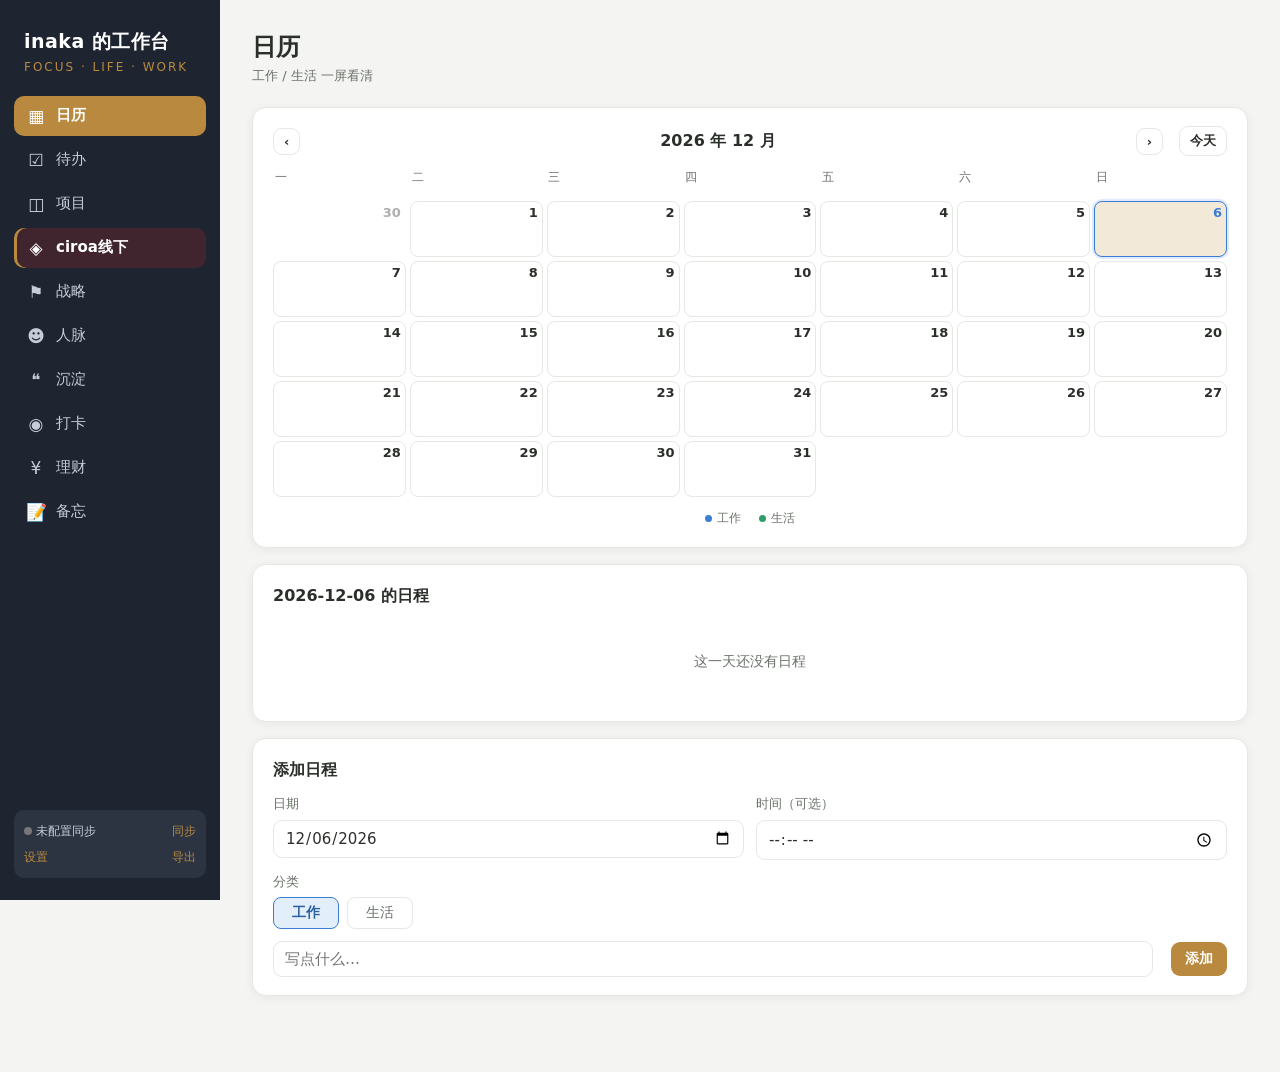
==== index.html @ 37449942 "feat(team): 按需求调整团队版板块与命名 团队版（team.html）专属调整，个人版(index.html)不受影响： - ciroa线下 模块在团队版改名为「客户管理」（内部架构/数据不" ====
<!DOCTYPE html>
<html lang="zh-CN">
<head>
  <meta charset="UTF-8" />
  <meta name="viewport" content="width=device-width, initial-scale=1, viewport-fit=cover" />
  <meta name="theme-color" content="#15604a" />
  <title>inaka 的工作台</title>
  <link rel="manifest" href="manifest.webmanifest" />
  <link rel="apple-touch-icon" href="assets/icons/icon-512.png" />
  <link rel="stylesheet" href="assets/css/style.css?v=28" />
</head>
<body>
  <div class="app">
    <aside class="sidebar">
      <div class="brand">
        <div class="logo">inaka 的工作台</div>
        <div class="sub">FOCUS · LIFE · WORK</div>
      </div>
      <nav class="nav" id="nav"></nav>
      <div class="sync-box" id="syncBox">
        <div class="row">
          <span><span class="dot" id="syncDot"></span> <span id="syncText">未同步</span></span>
          <button id="syncBtn">同步</button>
        </div>
        <div class="row" style="margin-top:8px">
          <button id="settingsBtn">设置</button>
          <button id="exportBtn" class="m-hide">导出</button>
        </div>
      </div>
    </aside>

    <main class="main">
      <div id="pageHost"></div>
    </main>
  </div>

  <!-- 设置弹窗 -->
  <div class="modal-mask" id="settingsModal">
    <div class="modal">
      <h2>数据管理</h2>

      <div class="field">
        <label>导出备份（换设备/留档）</label>
        <button class="btn" id="exportBtn2" style="width:100%">下载当前数据 JSON</button>
      </div>
      <div class="hint">
        ① 在本设备点「下载」→ ② 用微信文件传输助手或邮件发到另一台设备 → ③ 在另一台设备打开本链接 → 点设置 → 选文件 → 导入。<br />
        不依赖任何账号，最安全。
      </div>

      <div class="field" style="margin-top:14px">
        <label>导入备份</label>
        <input class="input" id="importInput" type="file" accept=".json,application/json" />
      </div>
      <div class="row-between" style="margin:6px 0 4px">
        <button class="btn ghost sm" id="importBtn">导入此文件</button>
        <button class="btn ghost sm danger" id="resetBtn">清空全部数据</button>
      </div>

      <h2 style="margin-top:22px;font-size:15px">云同步（浏览器直连 · 数据 AES 加密）</h2>
      <div class="field">
        <label>同步后端</label>
        <select class="input" id="syncBackendSelect">
          <option value="jsonbin">jsonbin.io（海外，免费 100KB/条）</option>
          <option value="gitee">Gitee 私有仓库（国内，免费 100MB/文件）</option>
        </select>
      </div>

      <!-- jsonbin 配置 -->
      <div id="jsonbinSection">
        <div class="field">
          <label>jsonbin API Key（X-Master-Key）</label>
          <input class="input" id="jsonKeyInput" type="password" placeholder="jsonbin.io → Dashboard → API Keys → Secret Key" autocomplete="off" />
        </div>
        <div class="field">
          <label>存档 ID（自动，无需填写）</label>
          <div class="sync-info" id="jsonBinDisplay">尚未连接</div>
          <div class="hint" style="margin-top:4px">
            只要两端填<b>相同的 API Key + 相同的口令</b>，就会自动连到<b>同一个存档</b>（同一个 ID）。
            两端都同步后，这里的 ID 应当完全一致——<b>若不一致，说明没连到同一存档</b>，点「重新连接存档」再同步即可。
          </div>
          <button class="btn ghost sm" id="relinkBtn" style="margin-top:6px">重新连接存档</button>
        </div>
        <div class="hint">
          1. 打开 <b>jsonbin.io</b> 免费注册登录，进入 <b>Dashboard → API Keys</b> 复制 <b>Secret Key（X-Master-Key）</b> 填上方「API Key」栏<br />
          2. 电脑、手机在「API Key」填<b>同一个</b> Key，「同步口令」也填<b>同一个</b><br />
          3. 点「保存设置」后，任意一端先点「同步」——代码会自动建好共享存档，另一端同步时自动找到它。
        </div>
      </div>

      <!-- Gitee 配置 -->
      <div id="giteeSection" style="display:none">
        <div class="field">
          <label>Gitee 私人令牌（Personal Access Token）</label>
          <input class="input" id="giteeTokenInput" type="password" placeholder="gitee.com → 设置 → 私人令牌 → 生成新令牌（勾选 projects）" autocomplete="off" />
        </div>
        <div class="field">
          <label>仓库名（格式：用户名/仓库名，或只填仓库名）</label>
          <input class="input" id="giteeRepoInput" type="text" placeholder="例如：inaka/inaka-workbench，或只填 inaka-workbench" autocomplete="off" />
        </div>
        <div class="field">
          <label>云端文件</label>
          <div class="sync-info" id="giteeFileDisplay">inaka-state.json</div>
        </div>
        <div class="hint">
          1. 打开 <b>gitee.com</b> 注册登录，新建一个<b>私有仓库</b>（如 inaka-workbench）<br />
          2. 进入 <b>设置 → 私人令牌</b>，生成 token 并勾选 <b>projects</b> 权限，复制填入上方<br />
          3. 「仓库名」可填完整路径 <b>用户名/仓库名</b>，也可只填仓库名，系统会用令牌自动补全用户名；电脑、手机填<b>同一个</b>，「同步口令」也填<b>同一个</b><br />
          4. 数据 AES 加密后存入仓库，Gitee 只能看到密文；之后改动会自动双向同步。
        </div>
      </div>

      <div class="field">
        <label>同步口令（两端填一样的，用于 AES 加密数据）</label>
        <input class="input" id="syncPassInput" type="password" placeholder="自定义，如 inaka2026" autocomplete="off" />
      </div>

      <div class="row-between" style="margin:6px 0 4px">
        <button class="btn ghost sm" id="syncTestBtn">测试连接</button>
        <span class="sync-test-result" id="syncTestResult"></span>
      </div>

      <div class="actions">
        <button class="btn ghost" id="settingsCancel">关闭</button>
        <button class="btn" id="settingsSave">保存设置</button>
      </div>
    </div>
  </div>

  <div class="toast" id="toast"></div>

  <script src="assets/js/pako.min.js?v=9"></script>
  <script src="assets/js/store.js?v=11"></script>
  <script src="assets/js/gitee-sync.js?v=11"></script>
  <script src="assets/js/regions.js?v=9"></script>
  <script src="assets/js/ciroa-customers.js?v=9"></script>
  <script src="assets/js/china-map.js?v=3"></script>
  <script src="assets/js/app.js?v=34"></script>
</body>
</html>
---- assets/css/style.css ----
/* =====================================================================
 * inaka 的工作台 — 样式
 * ===================================================================== */
:root {
  --bg: #f4f5f3;
  --panel: #ffffff;
  --ink: #2b2f2a;
  --ink-soft: #6b726a;
  --line: #e6e8e3;
  --sidebar: #1f2530;
  --sidebar-soft: #2c3442;
  --sidebar-ink: #c7cdd8;
  --accent: #b8893f;       /* 琥珀金 */
  --accent-soft: #f3e9d8;
  --red: #d2453b;          /* 涨/支出红 */
  --green: #2e9e6b;        /* 跌/收入绿 */
  --blue: #3b7dd2;
  --radius: 14px;
  --shadow: 0 2px 10px rgba(20, 30, 25, .06);
}

* { box-sizing: border-box; margin: 0; padding: 0; }
html, body { height: 100%; }
body {
  font-family: -apple-system, "PingFang SC", "Microsoft YaHei", "Segoe UI", system-ui, sans-serif;
  background: var(--bg);
  color: var(--ink);
  font-size: 15px;
  line-height: 1.6;
  -webkit-font-smoothing: antialiased;
}
button, input, textarea, select { font-family: inherit; font-size: inherit; color: inherit; }
button { cursor: pointer; border: none; background: none; }
a { color: var(--blue); text-decoration: none; }

/* ---------- 布局 ---------- */
.app { display: flex; min-height: 100vh; }

.sidebar {
  width: 220px; flex-shrink: 0;
  background: var(--sidebar);
  color: var(--sidebar-ink);
  display: flex; flex-direction: column;
  position: sticky; top: 0; height: 100vh;
  padding: 22px 14px;
}
.brand { padding: 4px 10px 18px; }
.brand .logo { font-size: 19px; font-weight: 700; color: #fff; letter-spacing: .5px; }
.brand .sub { font-size: 12px; color: var(--accent); margin-top: 2px; letter-spacing: 2px; }

.nav { display: flex; flex-direction: column; gap: 4px; flex: 1; }
.nav-item {
  display: flex; align-items: center; gap: 10px;
  padding: 10px 12px; border-radius: 10px;
  color: var(--sidebar-ink); text-align: left; width: 100%;
  transition: background .15s, color .15s;
}
.nav-item:hover { background: var(--sidebar-soft); color: #fff; }
.nav-item.active { background: var(--accent); color: #fff; font-weight: 600; }
.nav-item .ico { font-size: 17px; width: 20px; text-align: center; }
.nav-item .label { flex: 1; }

.sidebar .sync-box {
  margin-top: 14px; padding: 12px 10px;
  background: var(--sidebar-soft); border-radius: 10px; font-size: 12px;
}
.sync-box .row { display: flex; justify-content: space-between; align-items: center; gap: 8px; }
.sync-box .dot { width: 8px; height: 8px; border-radius: 50%; background: #777; display: inline-block; }
.sync-box .dot.ok { background: var(--green); }
.sync-box .dot.err { background: var(--red); }
.sync-box button { color: var(--accent); font-size: 12px; }

.main { flex: 1; min-width: 0; padding: 28px 32px 60px; }
.page-head { display: flex; align-items: baseline; justify-content: space-between; margin-bottom: 20px; flex-wrap: wrap; gap: 10px; }
.page-head h1 { font-size: 24px; font-weight: 700; }
.page-head .desc { color: var(--ink-soft); font-size: 13px; }
.page { display: none; }
.page.active { display: block; animation: fade .2s ease; }
@keyframes fade { from { opacity: 0; transform: translateY(4px); } to { opacity: 1; transform: none; } }

/* ---------- 卡片 ---------- */
.card {
  background: var(--panel); border: 1px solid var(--line);
  border-radius: var(--radius); padding: 18px 20px; box-shadow: var(--shadow);
  margin-bottom: 16px;
}
.card h2 { font-size: 16px; margin-bottom: 12px; display: flex; align-items: center; gap: 8px; }
.card h3 { font-size: 14px; color: var(--ink-soft); margin: 14px 0 8px; }
.grid { display: grid; gap: 16px; }
.grid.cols-2 { grid-template-columns: 1fr 1fr; }
.grid.cols-3 { grid-template-columns: repeat(3, 1fr); }
@media (max-width: 1000px) { .grid.cols-3 { grid-template-columns: 1fr 1fr; } }
@media (max-width: 700px) { .grid.cols-2, .grid.cols-3 { grid-template-columns: 1fr; } }

/* ---------- 按钮 ---------- */
.btn {
  display: inline-flex; align-items: center; gap: 6px;
  background: var(--accent); color: #fff; padding: 8px 14px; border-radius: 9px;
  font-size: 14px; font-weight: 600; transition: filter .15s;
}
.btn:hover { filter: brightness(1.06); }
.btn.ghost { background: transparent; color: var(--ink); border: 1px solid var(--line); }
.btn.ghost.danger { color: #b8352b; border-color: #f0c9c5; }
.btn.ghost.danger:hover { background: #fbe3e1; }
.head-actions { display: flex; gap: 8px; align-items: center; }
.mini-del { position: absolute; top: 8px; right: 8px; font-size: 11px; line-height: 1; color: #b8352b; background: #fff; border: 1px solid #f0c9c5; border-radius: 8px; padding: 4px 9px; cursor: pointer; white-space: nowrap; }
.mini-del:hover { background: #fbe3e1; }
.btn.ghost:hover { background: var(--bg); }
.btn.sm { padding: 5px 10px; font-size: 13px; }
.btn.danger { background: var(--red); }

/* ---------- 表单 ---------- */
.field { display: flex; flex-direction: column; gap: 5px; margin-bottom: 12px; }
.field label { font-size: 13px; color: var(--ink-soft); }
.input, .textarea, .select, select.input {
  border: 1px solid var(--line); border-radius: 9px; padding: 8px 11px;
  background: #fff; width: 100%; outline: none; transition: border .15s;
  -webkit-appearance: none; appearance: none;
}
.input:focus, .textarea:focus, .select:focus, select.input:focus { border-color: var(--accent); }
select.input { background-image: url("data:image/svg+xml,%3Csvg xmlns='http://www.w3.org/2000/svg' width='12' height='12' viewBox='0 0 12 12'%3E%3Cpath fill='%236b726a' d='M6 8L1 3h10z'/%3E%3C/svg%3E"); background-repeat: no-repeat; background-position: right 10px center; padding-right: 28px; }
.textarea { resize: vertical; min-height: 70px; }

/* ---------- 列表项 ---------- */
.item {
  display: flex; align-items: flex-start; gap: 10px;
  padding: 11px 12px; border: 1px solid var(--line); border-radius: 10px;
  margin-bottom: 8px; background: #fff;
}
.item .body { flex: 1; min-width: 0; }
.item .title { font-weight: 500; }
.item.done .title { text-decoration: line-through; color: var(--ink-soft); }
.item .meta { font-size: 12px; color: var(--ink-soft); margin-top: 3px; display: flex; gap: 8px; flex-wrap: wrap; }
.check { width: 20px; height: 20px; border-radius: 6px; border: 2px solid var(--line); flex-shrink: 0; display: flex; align-items: center; justify-content: center; margin-top: 1px; transition: .15s; }
.check.on { background: var(--accent); border-color: var(--accent); color: #fff; }
.tag { display: inline-block; padding: 1px 8px; border-radius: 20px; font-size: 11px; background: var(--accent-soft); color: #8a6420; }
.tag.blue { background: #e3eefb; color: #2b5fa0; }
.tag.green { background: #e1f3ea; color: #1f7a52; }
.tag.gray { background: #eef0ec; color: #5d6359; }
/* 待办类型/属性标签配色 */
.tag.yellow { background: #fcf3d6; color: #976a00; }
.tag.red { background: #fbe3e1; color: #b8352b; }
.tag.purple { background: #efe6fb; color: #6b3fa0; }
.tag.teal { background: #d8f1ee; color: #1f8a7a; }
.x { color: var(--ink-soft); padding: 2px 6px; border-radius: 6px; font-size: 14px; }
.x:hover { background: #fbe9e7; color: var(--red); }
.x.edit { color: var(--ink-soft); }
.x.edit:hover { background: #eaf1fb; color: var(--accent); }
.habit-mgr-item .x.edit { margin-left: 0; }

/* ---------- 日历 ---------- */
.cal-head { display: flex; align-items: center; gap: 8px; margin-bottom: 12px; }
.cal-title { flex: 1; font-size: 16px; font-weight: 700; text-align: center; }
.cal-grid { display: grid; grid-template-columns: repeat(7, 1fr); gap: 6px; }
.cal-dow { text-align: center; font-size: 12px; color: var(--ink-soft); padding-bottom: 4px; }
.cal-cell {
  min-height: 92px; border: 1px solid var(--line); border-radius: 10px;
  background: #fff; display: flex; flex-direction: column; align-items: stretch;
  gap: 4px; padding: 4px 5px; cursor: pointer; transition: background .15s, border-color .15s;
  overflow: hidden;
}
.cal-cell:hover { border-color: var(--accent); }
.cal-cell.blank { border: none; background: none; cursor: default; min-height: 0; padding: 0; }
.cal-cell.out { opacity: .38; }
.cal-cell.today { border-color: var(--accent); }
.cal-cell.today .cal-num { color: var(--accent); font-weight: 700; }
.cal-cell.sel { background: var(--accent-soft); border-color: var(--accent); }
.cal-num-row { display: flex; justify-content: flex-end; }
.cal-num { font-size: 13px; line-height: 1; }
.cal-evts { display: flex; flex-direction: column; gap: 2px; min-height: 0; }
.cal-evt {
  display: flex; align-items: center; gap: 4px;
  font-size: 12px; line-height: 1.35; color: var(--ink);
  overflow: hidden; min-width: 0;
}
.cal-evt-text {
  flex: 1; min-width: 0;
  overflow: hidden; text-overflow: ellipsis; white-space: nowrap;
}
.cal-more { font-size: 11px; color: var(--ink-soft); line-height: 1.3; padding-left: 10px; }
.cal-dots { display: flex; gap: 3px; min-height: 6px; }
.cal-dot { width: 6px; height: 6px; border-radius: 50%; display: inline-block; flex-shrink: 0; }
.cal-dot.work { background: var(--blue); }
.cal-dot.life { background: var(--green); }
.cal-legend {
  display: flex; gap: 18px; justify-content: center;
  margin-top: 12px; font-size: 12px; color: var(--ink-soft);
}
.cal-legend span { display: flex; align-items: center; gap: 5px; }
.cal-form { display: grid; grid-template-columns: 1fr 1fr; gap: 0 12px; }
.cal-form .field.cal-cat, .cal-form .row-between { grid-column: 1 / -1; }
.cal-seg { display: flex; gap: 8px; }
.cal-seg .seg {
  padding: 6px 18px; border-radius: 8px; border: 1px solid var(--line);
  font-size: 14px; color: var(--ink-soft); background: #fff;
}
.cal-seg .seg.work.on { background: #e3eefb; border-color: var(--blue); color: #2b5fa0; font-weight: 600; }
.cal-seg .seg.life.on { background: #e1f3ea; border-color: var(--green); color: #1f7a52; font-weight: 600; }
.cal-time { font-size: 12px; color: var(--ink-soft); font-variant-numeric: tabular-nums; min-width: 40px; padding-top: 2px; }
.input.cal-t { width: 94px; flex-shrink: 0; padding: 5px 8px; font-size: 13px; }
.item.editing { align-items: center; }

@media (max-width: 760px) {
  .cal-grid { gap: 4px; }
  .cal-cell { min-height: 46px; border-radius: 8px; }
  .cal-num { font-size: 13px; }
  .cal-form { grid-template-columns: 1fr; }
  .cal-seg .seg { flex: 1; padding: 7px 0; text-align: center; }
}

/* ---------- 统计条 ---------- */
.stat-row { display: flex; gap: 14px; flex-wrap: wrap; }
.stat { flex: 1; min-width: 120px; background: var(--panel); border: 1px solid var(--line); border-radius: 12px; padding: 14px 16px; }
.stat .n { font-size: 26px; font-weight: 700; }
.stat .l { font-size: 12px; color: var(--ink-soft); margin-top: 2px; }

/* ---------- 理财配色 ---------- */
.money.in { color: var(--green); }
.money.out { color: var(--red); }

/* ---------- 待办双栏（按归属区分万澜/天意） ---------- */
.todo-board { display: grid; grid-template-columns: 1fr 1fr; gap: 20px; align-items: start; }
@media (max-width: 900px) { .todo-board { grid-template-columns: 1fr; gap: 14px; } }
.todo-col {
  background: var(--panel); border: 1px solid var(--line);
  border-radius: var(--radius); padding: 16px 18px; box-shadow: var(--shadow);
}
.col-head { display: flex; align-items: center; gap: 8px; font-weight: 700; margin-bottom: 12px; font-size: 16px; }
.col-head .count { font-size: 12px; color: var(--ink-soft); font-weight: 400; background: var(--bg); padding: 1px 7px; border-radius: 20px; }
.col-dot { width: 10px; height: 10px; border-radius: 50%; display: inline-block; }
.col-dot.blue { background: var(--blue); }
.col-dot.amber { background: var(--accent); }
.col-dot.green { background: var(--green); }
.col-dot.gray { background: #9aa0a6; }
.todo-item { border-left: 4px solid transparent; }
.todo-item.wanlan { border-left-color: var(--blue); }
.todo-item.tianyi { border-left-color: var(--accent); }

/* 待办工具栏：搜索 + 维度筛选 */
.todo-toolbar { display: flex; flex-direction: column; gap: 10px; margin-bottom: 12px; }
.todo-search { width: 100%; }
.todo-filters { display: flex; flex-wrap: wrap; gap: 8px; align-items: flex-start; }
.todo-dim { position: relative; }
.todo-opts {
  position: absolute; top: calc(100% + 6px); left: 0; z-index: 10;
  background: var(--panel); border: 1px solid var(--line); border-radius: 10px;
  box-shadow: 0 6px 18px rgba(0,0,0,.12); padding: 8px; min-width: 120px;
  display: flex; flex-wrap: wrap; gap: 6px; max-width: 260px;
}
.todo-opt {
  font-size: 12px; padding: 4px 9px; border-radius: 20px;
  border: 1px solid var(--line); color: var(--ink); cursor: pointer; white-space: nowrap;
  background: var(--bg);
}
.todo-opt:hover { border-color: var(--accent); color: var(--accent); }
.todo-opt.active { background: var(--accent); border-color: var(--accent); color: #fff; }
.todo-opt-empty { font-size: 12px; color: var(--ink-soft); padding: 2px 4px; }

/* 待办右侧操作区 */
.todo-actions { display: flex; align-items: center; gap: 8px; margin-left: 10px; flex-shrink: 0; }
.todo-created { font-size: 12px; color: var(--ink-soft); white-space: nowrap; }
.todo-actions .btn.sm { padding: 3px 9px; font-size: 12px; }
.todo-actions .x.edit { color: var(--blue); }
.todo-actions .x.edit:hover { background: #e3f2fd; color: #1565c0; }

/* 已完成折叠栏 */
.todo-done-bar {
  display: flex; align-items: center; justify-content: space-between;
  padding: 10px 12px; margin-top: 12px;
  background: var(--bg); border: 1px dashed var(--line); border-radius: var(--radius);
  color: var(--ink-soft); font-size: 13px; cursor: pointer; user-select: none;
}
.todo-done-bar:hover { background: #f5f5f5; border-color: var(--ink-tertiary); }
.todo-done-label { font-weight: 600; }
.todo-done-arrow { font-size: 11px; }
.todo-done-list { margin-top: 8px; }
.todo-done-list .todo-item { opacity: .85; }

/* 待办详情弹窗 */
.todo-detail { width: 600px; }
.todo-detail-body { grid-template-columns: 1fr 1fr; }
.todo-detail-body .detail-section .meta { margin-top: 4px; }
.todo-item { cursor: pointer; }
.todo-item .check, .todo-item .x, .todo-item .todo-actions { cursor: default; }
@media (max-width: 760px) {
  .todo-detail { width: 100%; max-width: 94vw; }
  .todo-detail-body { grid-template-columns: 1fr; }
}

/* ---------- 打卡热力图 ---------- */
/* 打卡：今日快捷 + 日历 + 汇总 */
.habit-today { background: linear-gradient(135deg, #f3f7ff, #eefaf1); }
.today-head { display: flex; align-items: baseline; gap: 10px; margin-bottom: 12px; flex-wrap: wrap; }
.today-date { font-size: 22px; font-weight: 700; }
.today-dow { font-size: 15px; color: var(--ink-soft); }
.today-sub { margin-left: auto; font-size: 13px; color: var(--ink-soft); }
.quick-chips { display: grid; grid-template-columns: repeat(auto-fill, minmax(140px, 1fr)); gap: 10px; }
.qchip { display: flex; align-items: center; gap: 8px; padding: 12px 14px; border: 1px solid var(--line); border-radius: 12px; background: var(--panel); cursor: pointer; font-size: 14px; font-weight: 500; transition: .15s; }
.qchip:hover { border-color: var(--blue); }
.qchip .qcheck { width: 20px; height: 20px; border-radius: 50%; border: 2px solid var(--line); display: inline-flex; align-items: center; justify-content: center; font-size: 12px; color: #fff; flex-shrink: 0; }
.qchip.on { background: var(--accent); color: #fff; border-color: var(--accent); }
.qchip.on .qcheck { background: #fff; color: var(--accent); border-color: #fff; }
.cal-head { display: flex; align-items: center; justify-content: center; gap: 16px; margin-bottom: 12px; }
.cal-title { font-size: 16px; font-weight: 600; min-width: 120px; text-align: center; }
.cal-dow { display: grid; grid-template-columns: repeat(7, 1fr); gap: 4px; margin-bottom: 6px; }
.cal-dow-c { text-align: center; font-size: 12px; color: var(--ink-soft); }
.cal-grid { display: grid; grid-template-columns: repeat(7, 1fr); gap: 4px; }
.cal-cell { min-height: 56px; border: 1px solid var(--line); border-radius: 8px; padding: 4px; display: flex; flex-direction: column; gap: 3px; background: var(--panel); cursor: pointer; transition: .12s; }
.cal-cell:hover { border-color: var(--blue); }
.cal-cell.out { background: transparent; border-color: transparent; cursor: default; }
.cal-cell.today { border-color: var(--blue); box-shadow: 0 0 0 2px rgba(79,140,255,.18); }
.cal-num { font-size: 13px; font-weight: 600; }
.cal-cell.today .cal-num { color: var(--blue); }
.cal-dots { display: flex; flex-wrap: wrap; gap: 2px; }
.cal-dot { width: 7px; height: 7px; border-radius: 50%; }
.cal-more { font-size: 10px; color: var(--ink-soft); }
.habit-actions { display: flex; align-items: center; gap: 12px; flex-wrap: wrap; }
.habit-add { display: flex; gap: 8px; flex: 1; min-width: 220px; }
.habit-add .input { flex: 1; }
.habit-mgr-item { display: flex; align-items: center; gap: 10px; padding: 8px 0; border-bottom: 1px dashed var(--line); }
.habit-mgr-item:last-child { border-bottom: none; }
.hm-name { font-weight: 500; }
.habit-mgr-item .x { margin-left: auto; }
.day-list { display: flex; flex-direction: column; gap: 8px; }
.day-row { display: flex; align-items: center; gap: 12px; padding: 12px 14px; border: 1px solid var(--line); border-radius: 10px; cursor: pointer; }
.day-row:hover { border-color: var(--blue); }
.day-row.on { background: #eefaf1; border-color: var(--green, #34c759); }
.day-check { width: 22px; height: 22px; border-radius: 50%; border: 2px solid var(--line); display: inline-flex; align-items: center; justify-content: center; font-size: 13px; color: #fff; flex-shrink: 0; }
.day-row.on .day-check { background: var(--green, #34c759); border-color: var(--green, #34c759); }
.sum-nav { display: flex; align-items: center; gap: 6px; }
.sum-stat { font-size: 14px; margin-bottom: 8px; }
.sum-list { display: flex; flex-direction: column; gap: 10px; margin-bottom: 8px; }
.sum-item { display: flex; align-items: center; gap: 10px; }
.sum-name { width: 110px; font-size: 13px; flex-shrink: 0; }
.sum-bar { flex: 1; height: 10px; background: var(--bg); border-radius: 6px; overflow: hidden; }
.sum-bar span { display: block; height: 100%; border-radius: 6px; }
.sum-num { width: 48px; text-align: right; font-size: 13px; color: var(--ink-soft); flex-shrink: 0; }
.sum-days { display: flex; flex-direction: column; gap: 8px; }
.sum-day { display: flex; align-items: center; gap: 10px; flex-wrap: wrap; padding: 8px 10px; background: var(--bg); border-radius: 8px; }
.sum-day-d { font-size: 13px; font-weight: 600; min-width: 110px; }
.sum-day-tags { display: flex; gap: 6px; flex-wrap: wrap; }
.tag.sm { padding: 1px 7px; font-size: 11px; }

/* ---------- 设置弹窗 ---------- */
.modal-mask { position: fixed; inset: 0; background: rgba(20,25,30,.45); display: none; align-items: center; justify-content: center; z-index: 50; padding: 20px; }
.modal-mask.open { display: flex; }
.modal { background: #fff; border-radius: 16px; width: 100%; max-width: 460px; padding: 24px; max-height: 90vh; overflow: auto; }
.modal h2 { margin-bottom: 16px; }
.modal .hint { font-size: 12px; color: var(--ink-soft); background: var(--bg); padding: 10px 12px; border-radius: 9px; margin: 10px 0; line-height: 1.5; }
.modal .actions { display: flex; gap: 10px; justify-content: flex-end; margin-top: 8px; }
.sync-info { font-size: 12px; color: var(--ink-soft); background: var(--bg); border: 1px dashed var(--line); border-radius: 9px; padding: 8px 10px; word-break: break-all; }
.sync-info.ok { color: var(--green); border-color: var(--green); border-style: solid; }
.sync-test-result { font-size: 12.5px; line-height: 1.45; text-align: right; flex: 1; }
.sync-test-result.ok { color: var(--green); }
.sync-test-result.err { color: var(--red); }
.sync-test-result:not(.ok):not(.err) { color: var(--ink-soft); }

/* ---------- 顶栏（移动端） ---------- */
.topbar { display: none; }

/* ---------- 响应式 ---------- */
@media (max-width: 760px) {
  .app { flex-direction: column; }

  /* 手机端：待办事项紧凑卡片，最大化利用横向空间 */
  .todo-col { padding: 12px 12px; }
  .todo-toolbar { gap: 8px; margin-bottom: 10px; }
  .todo-filters { gap: 6px; }
  .todo-dim .btn.sm { padding: 3px 8px; font-size: 11px; }
  .todo-opts { max-width: calc(100vw - 48px); }
  .todo-opt { font-size: 11px; padding: 3px 8px; }

  .todo-item {
    display: grid;
    grid-template-columns: 26px 1fr auto;
    grid-template-areas:
      "check title actions"
      ".     meta  .";
    gap: 4px 8px;
    align-items: start;
    padding: 8px 10px;
  }
  .todo-item .check { grid-area: check; margin-top: 2px; }
  .todo-item .body { grid-area: title; min-width: 0; }
  .todo-item .title { font-size: 14px; line-height: 1.35; }
  .todo-item .meta {
    grid-area: meta;
    margin-top: 0;
    justify-content: space-between;
    align-items: center;
    gap: 6px;
    font-size: 11px;
  }
  .todo-item .meta .tag { font-size: 10px; padding: 1px 6px; }
  .todo-created { font-size: 11px; color: var(--ink-tertiary); }
  .todo-item .todo-actions {
    grid-area: actions;
    flex-direction: column;
    align-items: flex-end;
    gap: 2px;
    margin-left: 0;
  }
  .todo-item .todo-actions .btn.sm { padding: 2px 6px; font-size: 11px; }
  .todo-item .todo-actions .x { padding: 2px 5px; font-size: 13px; line-height: 1; }

  .sidebar {
    width: 100%; height: auto; position: static; flex-direction: row;
    align-items: center; padding: 10px 12px; gap: 8px; overflow-x: auto;
  }
  .brand { padding: 0 10px 0 4px; white-space: nowrap; }
  .nav { flex-direction: row; gap: 2px; overflow-x: auto; }
  .nav-item { flex-direction: column; gap: 2px; padding: 6px 10px; border-radius: 9px; min-width: 56px; }
  .nav-item .label { font-size: 11px; text-align: center; }
  /* 手机端：把同步/设置固定到屏幕底部，始终可见、易点 */
  .sync-box {
    display: flex !important;
    flex-direction: row;
    align-items: center;
    gap: 10px;
    position: fixed;
    left: 0; right: 0; bottom: 0;
    margin: 0;
    padding: 8px 12px calc(8px + env(safe-area-inset-bottom, 0px));
    border-radius: 0;
    z-index: 40;
    box-shadow: 0 -3px 12px rgba(0,0,0,.2);
  }
  .sync-box .row { margin: 0 !important; flex: 1 1 auto; }
  .sync-box .row:last-child { flex: 0 0 auto; }
  #exportBtn.m-hide { display: none; }
  .main { padding: 18px 14px 78px; }
  .page-head h1 { font-size: 20px; }
}

.empty { color: var(--ink-soft); text-align: center; padding: 30px 10px; font-size: 14px; }
.muted { color: var(--ink-soft); }
.row-between { display: flex; justify-content: space-between; align-items: center; gap: 10px; }
.toast {
  position: fixed; bottom: 24px; left: 50%; transform: translateX(-50%);
  background: #2b2f2a; color: #fff; padding: 10px 18px; border-radius: 10px;
  font-size: 14px; opacity: 0; pointer-events: none; transition: opacity .25s; z-index: 99;
}
.toast.show { opacity: 1; }

/* ===================== 人脉模块 ===================== */
.tag-group { display: flex; flex-wrap: wrap; gap: 8px; margin-top: 4px; }
.tag-group .tag { border: 1px solid var(--line); background: #fff; color: var(--ink-soft); }
.tag-group .tag.active { color: #fff; border-color: transparent; background: var(--accent); }
.tag.blue.active { background: #4a90e2; }
.tag.teal.active { background: #1abc9c; }
.tag.amber.active { background: #f5a623; }
.tag.purple.active { background: #9b59b6; }
.tag.gray.active { background: #8b95a5; }
.tag.sel { background: var(--ink); color: #fff; border-color: transparent; }

.view-tabs { display: flex; gap: 8px; margin: 16px 0 12px; }
.tab-btn { padding: 9px 20px; border-radius: 10px; border: 1px solid var(--line); background: var(--panel); color: var(--ink-soft); cursor: pointer; font-size: 14px; font-weight: 500; }
.tab-btn.active { background: var(--ink); color: #fff; border-color: var(--ink); }

.section-title { font-size: 15px; font-weight: 600; margin: 0 0 12px; color: var(--ink); }
.form-grid { display: grid; grid-template-columns: repeat(2, 1fr); gap: 12px; }
.form-grid .full { grid-column: 1 / -1; }
.overview { display: grid; grid-template-columns: repeat(2, 1fr); gap: 12px; }
.stat .num { font-size: 26px; font-weight: 600; color: var(--ink); }
.stat .label { font-size: 12px; color: var(--ink-soft); margin-top: 4px; }

.dist-grid { display: flex; flex-wrap: wrap; gap: 16px; margin-bottom: 16px; align-items: stretch; }
.dist-grid .card.primary { flex: 1 1 360px; min-width: 300px; border-color: var(--blue); background: #eef4fc; }
.dist-grid .stack { flex: 1 1 260px; min-width: 240px; display: flex; flex-direction: column; gap: 16px; }
.dist-grid .card h4 { font-size: 13px; font-weight: 600; margin: 0 0 10px; color: var(--ink); }
.dist-grid .hint-key { font-size: 11px; color: var(--ink-soft); margin: 0 0 10px; }
.pie-wrap { display: flex; gap: 16px; align-items: center; flex-wrap: wrap; }
.pie-legend { display: flex; flex-direction: column; gap: 6px; flex: 1; min-width: 120px; }
.pie-leg-row { display: flex; align-items: center; gap: 8px; font-size: 12px; }
.pie-leg-row .dot { width: 10px; height: 10px; border-radius: 2px; flex-shrink: 0; }
.pie-leg-row .lbl { flex: 1; color: var(--ink-soft); white-space: nowrap; overflow: hidden; text-overflow: ellipsis; }
.pie-leg-row .val { font-weight: 500; color: var(--ink); }

.filter-bar { display: flex; align-items: center; gap: 14px; flex-wrap: wrap; }
.filter-bar input.search { flex: 1; min-width: 220px; }
.filter-bar .tag-group { margin: 0; }

.recent-list { display: flex; flex-direction: column; gap: 8px; }
.recent-item { display: grid; grid-template-columns: 2fr 1fr 2fr 86px; align-items: center; gap: 12px; padding: 10px 12px; border-radius: 10px; border: 1px solid var(--line); cursor: pointer; background: var(--panel); }
.recent-item:hover { background: var(--bg); }
.recent-item .company { font-weight: 500; }
.recent-item .name { color: var(--ink-soft); }
.recent-item .note { color: var(--ink-soft); font-size: 12px; white-space: nowrap; overflow: hidden; text-overflow: ellipsis; }

/* 人脉四分支入口卡片 */
.branch-grid { display: grid; grid-template-columns: repeat(4, 1fr); gap: 14px; margin-top: 16px; }
.branch-card { background: var(--panel); border-radius: var(--radius); border: 1px solid var(--line); overflow: hidden; box-shadow: var(--shadow); cursor: pointer; transition: transform .08s, box-shadow .08s; display: flex; flex-direction: column; }
.branch-card:hover { transform: translateY(-2px); box-shadow: 0 8px 20px rgba(0,0,0,.08); border-color: var(--accent); }
.branch-card-head { display: flex; align-items: center; gap: 8px; padding: 12px 14px; border-bottom: 1px solid var(--line); font-weight: 600; font-size: 13px; }
.branch-card-head .dot { width: 10px; height: 10px; border-radius: 50%; }
.branch-card-head .label { flex: 1; }
.branch-card-head .count { font-size: 12px; color: var(--ink-soft); font-weight: 400; }
.branch-card-body { padding: 10px 14px; flex: 1; min-height: 90px; }
.branch-card-row { display: flex; justify-content: space-between; align-items: baseline; gap: 8px; padding: 5px 0; border-bottom: 1px dashed var(--line); font-size: 12px; }
.branch-card-row:last-child { border-bottom: none; }
.branch-card-row .company { font-weight: 500; }
.branch-card-row .name { color: var(--ink-soft); font-size: 11px; }
.branch-card-empty { color: var(--ink-tertiary); font-size: 12px; padding: 12px 0; text-align: center; }
.branch-card-foot { padding: 10px 14px; border-top: 1px solid var(--line); font-size: 12px; color: var(--accent); text-align: right; background: var(--bg); }

/* 单分支详情页 */
.branch-detail-head { display: flex; align-items: center; justify-content: space-between; gap: 12px; }
.branch-detail-list { display: flex; flex-direction: column; gap: 12px; margin-top: 16px; }
.branch-detail-item { cursor: pointer; transition: background .08s; }
.branch-detail-item:hover { background: var(--bg); }
.branch-item-last { font-size: 12px; color: var(--ink-soft); margin-top: 10px; padding-top: 10px; border-top: 1px dashed var(--line); display: -webkit-box; -webkit-line-clamp: 2; -webkit-box-orient: vertical; overflow: hidden; }

@media (max-width: 1000px) {
  .branch-grid { grid-template-columns: repeat(2, 1fr); }
}
@media (max-width: 760px) {
  .branch-grid { grid-template-columns: 1fr; }
  .branch-detail-head { flex-direction: column; align-items: flex-start; }
}

.overlay { position: fixed; inset: 0; background: rgba(0,0,0,.35); display: none; align-items: center; justify-content: center; z-index: 60; padding: 20px; }
.overlay.open { display: flex; }
.detail { width: 760px; max-width: 94vw; max-height: 88vh; background: var(--panel); border-radius: var(--radius); overflow: hidden; display: flex; flex-direction: column; }
.detail-head { padding: 16px 20px; border-bottom: 1px solid var(--line); display: flex; align-items: center; justify-content: space-between; }
.detail-title { font-weight: 600; }
.detail-body { padding: 20px; overflow-y: auto; flex: 1; display: grid; grid-template-columns: 1fr 1fr; gap: 20px; }
.detail-body h4 { font-size: 13px; color: var(--ink-soft); margin: 0 0 10px; font-weight: 500; }
.timeline { display: flex; flex-direction: column; gap: 12px; }
.timeline-item { display: flex; gap: 12px; }
.timeline-date { width: 70px; font-size: 11px; color: var(--ink-soft); flex-shrink: 0; text-align: right; }
.timeline-content { flex: 1; padding-left: 14px; border-left: 2px solid var(--line); position: relative; }
.timeline-content::before { content: ''; position: absolute; left: -5px; top: 3px; width: 8px; height: 8px; border-radius: 50%; background: var(--blue); }
.timeline-content p { margin: 0; font-size: 13px; }
.right-col { display: flex; flex-direction: column; gap: 14px; }
.field-row { display: grid; grid-template-columns: 80px 1fr; gap: 10px; align-items: baseline; }
.field-row label { margin: 0; font-size: 13px; color: var(--ink-soft); }

/* 人脉详情弹窗整洁布局 */
.detail-body label { display: block; font-size: 12px; color: var(--ink-soft); margin: 0 0 6px; }
.detail-body .field-row label { margin: 0; }
.detail-section { display: flex; flex-direction: column; gap: 8px; }
.detail-section .tag-group { margin: 0; }
.detail-add-record { margin-top: 14px; display: flex; flex-direction: column; gap: 8px; }
.detail-add-record .btn { align-self: flex-end; }
.save-btn { width: 100%; margin-top: 8px; justify-content: center; }

.net-controls { display: flex; gap: 12px; align-items: center; flex-wrap: wrap; margin-bottom: 14px; }
.net-controls .search { flex: 1; min-width: 200px; }
.net-controls label { display: flex; align-items: center; gap: 6px; cursor: pointer; font-size: 12px; color: var(--ink-soft); white-space: nowrap; }
.net-zoom { display: flex; align-items: center; gap: 6px; }
.net-zoom span { font-size: 12px; color: var(--ink-soft); min-width: 40px; text-align: center; }
.net-wrap { display: grid; grid-template-columns: 1fr 270px; gap: 16px; }
.net-canvas { background: #fbfbfc; border: 1px solid var(--line); border-radius: 10px; overflow: hidden; }
.net-canvas svg { display: block; width: 100%; height: 460px; touch-action: none; }
.node circle, .node rect { cursor: pointer; }
.node text { font-size: 11px; fill: var(--ink); pointer-events: none; font-family: inherit; }
.node.dim { opacity: 0.12; }
.node.hl circle, .node.hl rect { stroke: #1f2329; stroke-width: 2.5; }
.link { stroke: #c8ced6; }
.link.aff { stroke: #d8dde4; stroke-width: 1; }
.link.rel { stroke: #4a90e2; stroke-width: 2; }
.link.kw { stroke-dasharray: 4 3; }
.link.dim { opacity: 0.06; }
.link-label { font-size: 9px; fill: #6b7686; pointer-events: none; }
.net-side { font-size: 13px; }
.net-side h4 { font-size: 14px; font-weight: 600; margin: 0 0 10px; }
.rel-item { padding: 9px 72px 9px 11px; border: 1px solid var(--line); border-radius: 10px; margin-bottom: 8px; cursor: pointer; background: #fff; position: relative; }
.rel-item:hover { background: var(--bg); }
.rel-item.weak { background: #fbfbfc; }
.rel-item .rname { font-weight: 500; font-size: 13px; }
.rel-item .rtype { font-size: 11px; color: var(--ink-soft); margin-top: 3px; }
.net-empty { color: var(--ink-soft); font-size: 12px; line-height: 1.6; }
.net-legend { display: flex; gap: 14px; flex-wrap: wrap; font-size: 12px; color: var(--ink-soft); margin-top: 12px; }
.net-legend .li { display: flex; align-items: center; gap: 6px; }
.net-legend .sw { width: 12px; height: 12px; border-radius: 3px; display: inline-block; }
.net-channel-bar { display: flex; flex-wrap: wrap; gap: 8px; align-items: center; margin: 12px 0 6px; }
.net-ch-list { margin-top: 14px; border-top: 1px dashed var(--line); padding-top: 12px; }
.net-ch-head { font-size: 13px; font-weight: 600; color: var(--ink); margin-bottom: 8px; }
.net-ch-item { display: flex; align-items: center; justify-content: space-between; gap: 12px; padding: 9px 12px; border: 1px solid var(--line); border-radius: 10px; background: var(--panel); margin-bottom: 8px; cursor: pointer; transition: all .12s; }
.net-ch-item:hover { border-color: var(--accent, #4a90e2); background: var(--panel-2, #f5f8ff); }
.net-ch-item .nc-name { font-weight: 600; color: var(--ink); }
.net-ch-item .nc-role { font-weight: 400; font-size: 12px; color: var(--ink-soft); margin-left: 4px; }
.net-ch-item .nc-co { font-size: 13px; color: var(--ink-soft); text-align: right; }
.net-ch-item .nc-tag { display: inline-block; margin-left: 6px; padding: 1px 7px; border-radius: 999px; font-size: 11px; background: #e6f0ff; color: #2d6fd6; }

@media (max-width: 1000px) {
  .net-wrap { grid-template-columns: 1fr; }
}
@media (max-width: 760px) {
  .recent-item { grid-template-columns: 1fr; gap: 4px; }
  .form-grid { grid-template-columns: 1fr; }
  .dist-grid { flex-direction: column; }
  .detail-body { grid-template-columns: 1fr; }

  /* 手机端：关系网络全屏可缩放 */
  .net-canvas svg { height: min(68vh, 520px); }
  .net-controls { gap: 8px; }
  .net-controls .search { min-width: 0; width: 100%; order: -1; }
  .net-zoom { order: -1; }
  .node circle, .node rect { stroke: #fff; stroke-width: 2px; filter: drop-shadow(0 1px 2px rgba(0,0,0,.15)); }
  .node text { font-size: 13px; font-weight: 500; }
  .link-label { font-size: 11px; }
  .net-side { margin-top: 12px; }
  .net-side h4 { font-size: 16px; }
  .rel-item { padding: 11px 72px 11px 13px; }
  .rel-item .rname { font-size: 14px; }
  .rel-item .rtype { font-size: 12px; }
  .net-legend { gap: 10px; font-size: 11px; }
}

/* ===================== 项目模块 ===================== */
.project-board { display: grid; grid-template-columns: repeat(3, 1fr); gap: 16px; align-items: start; }
.project-col { background: var(--panel); border: 1px solid var(--line); border-radius: var(--radius); box-shadow: var(--shadow); display: flex; flex-direction: column; min-height: 160px; }
.project-col-head { padding: 12px 14px; border-bottom: 2px solid var(--accent); background: var(--bg); font-weight: 600; font-size: 15px; display: flex; align-items: center; gap: 8px; }
.project-col-dot { width: 8px; height: 8px; border-radius: 50%; background: var(--accent); }
.project-col-head .count { margin-left: auto; font-size: 12px; color: var(--ink-soft); font-weight: 400; }
.project-col-cards { padding: 12px; display: flex; flex-direction: column; gap: 12px; flex: 1; }
.project-col-cards .empty.sm { padding: 30px 0; text-align: center; color: var(--ink-soft); font-size: 13px; background: transparent; border: 1px dashed var(--line); border-radius: var(--radius); }
.project-card {
  background: var(--panel); border: 1px solid var(--line); border-radius: var(--radius);
  box-shadow: var(--shadow); cursor: pointer; transition: transform .08s, box-shadow .08s, border-color .08s;
  display: flex; flex-direction: column; overflow: hidden;
}
.project-card:hover { transform: translateY(-2px); box-shadow: 0 8px 20px rgba(0,0,0,.08); border-color: var(--accent); }
.project-card-head { padding: 14px 16px; border-bottom: 1px solid var(--line); display: flex; align-items: flex-start; justify-content: space-between; gap: 10px; }
.project-card-title { font-weight: 600; font-size: 15px; line-height: 1.35; }
.project-card-tags { display: flex; gap: 6px; flex-shrink: 0; }
.project-card-body { padding: 12px 16px; flex: 1; }
.project-overview { color: var(--ink-soft); font-size: 13px; line-height: 1.55; margin-bottom: 10px; display: -webkit-box; -webkit-line-clamp: 2; -webkit-box-orient: vertical; overflow: hidden; }
.project-stats { display: flex; gap: 12px; font-size: 12px; color: var(--ink-soft); margin-bottom: 8px; }
.project-card-contacts { display: flex; flex-wrap: wrap; gap: 6px; margin-top: 8px; }
.project-card-foot { padding: 10px 16px; border-top: 1px solid var(--line); font-size: 12px; color: var(--accent); text-align: right; background: var(--bg); }

.project-detail { width: 760px; }
.project-detail-body { grid-template-columns: 1fr 1fr; }
.tag.sm { padding: 1px 6px; font-size: 10px; }
#projectContactSearch { margin-bottom: 8px; }

/* 项目详情 tabs（概况 / 客户跟进） */
.detail-tabs { display: flex; gap: 4px; padding: 0 20px; border-bottom: 1px solid var(--line); background: var(--bg); flex-wrap: wrap; }
.dtab { padding: 11px 14px; font-size: 14px; color: var(--ink-soft); cursor: pointer; border-bottom: 2px solid transparent; background: none; }
.dtab:hover { color: var(--ink); }
.dtab.active { color: var(--accent); border-bottom-color: var(--accent); font-weight: 600; }
.project-detail-body.full-width { display: block; }
.project-detail-body.full-width .detail-section { max-width: 100%; }

/* 客户跟进工具栏与筛选 */
.cust-toolbar { display: flex; gap: 10px; align-items: center; flex-wrap: wrap; margin-bottom: 14px; }
.cust-search { flex: 1; min-width: 200px; }
.cust-attrs { display: flex; gap: 8px; flex-wrap: wrap; margin-bottom: 16px; }
.chip { padding: 5px 12px; border-radius: 20px; font-size: 13px; border: 1px solid var(--line); background: #fff; cursor: pointer; color: var(--ink-soft); }
.chip:hover { border-color: var(--accent); color: var(--accent); }
.chip.active { background: var(--accent); border-color: var(--accent); color: #fff; }

/* 客户看板（三阶段） */
.cust-board { display: grid; grid-template-columns: repeat(4, 1fr); gap: 16px; align-items: start; }
.cust-col { background: var(--bg); border: 1px solid var(--line); border-radius: 12px; padding: 14px; max-height: 64vh; overflow-y: auto; }
.cust-col .col-head { display: flex; align-items: center; gap: 8px; font-weight: 700; margin-bottom: 12px; font-size: 15px; position: sticky; top: -14px; background: var(--bg); padding-top: 2px; }
.cust-col .count { font-size: 12px; color: var(--ink-soft); font-weight: 400; background: #fff; padding: 1px 7px; border-radius: 20px; border: 1px solid var(--line); }
.cust-card { background: #fff; border: 1px solid var(--line); border-radius: 10px; padding: 12px; margin-bottom: 10px; cursor: pointer; transition: .12s; }
.cust-card:hover { border-color: var(--accent); box-shadow: 0 4px 12px rgba(0,0,0,.06); }
.cust-title { font-weight: 600; font-size: 14px; line-height: 1.35; }
.cust-person { font-size: 12px; color: var(--ink-soft); margin-top: 2px; }
.cust-tags { display: flex; gap: 6px; flex-wrap: wrap; margin: 8px 0; }
.tag.attr { background: #e3eefb; color: #2b5fa0; }
.tag.channel { background: #d8f1ee; color: #1f8a7a; }
.tag.status { background: #f3e9d8; color: #8a6420; }
.potential-big { background: #e1f3ea; color: #1f7a52; }
.potential-mid { background: #fcf3d6; color: #976a00; }
.potential-small { background: #eef0ec; color: #5d6359; }
.cust-progress { font-size: 12px; color: var(--ink-soft); line-height: 1.45; display: -webkit-box; -webkit-line-clamp: 2; -webkit-box-orient: vertical; overflow: hidden; }
.cust-foot { display: flex; justify-content: space-between; align-items: center; margin-top: 10px; font-size: 11px; color: var(--ink-soft); gap: 8px; }
.owner-pill { background: #eef0ec; padding: 2px 7px; border-radius: 20px; white-space: nowrap; }
.cust-more-btn { width: 100%; text-align: center; padding: 8px; font-size: 12px; color: var(--accent); background: none; border: 1px dashed var(--line); border-radius: 8px; cursor: pointer; margin-bottom: 10px; }
.cust-more-btn:hover { border-color: var(--accent); background: #fff; }

/* 客户独立阶段页 / 列表视图 */
.cust-list { display: grid; grid-template-columns: repeat(auto-fill, minmax(280px, 1fr)); gap: 12px; align-items: start; }
.cust-stage-title { font-weight: 700; font-size: 15px; margin-left: 6px; }
.cust-table-wrap { overflow-x: auto; }
.cust-table { width: 100%; border-collapse: collapse; font-size: 13px; min-width: 760px; }
.cust-table th { text-align: left; padding: 10px; border-bottom: 1px solid var(--line); color: var(--ink-soft); font-weight: 500; background: var(--bg); white-space: nowrap; }
.cust-table td { padding: 10px; border-bottom: 1px solid var(--line); vertical-align: top; }
.cust-row { cursor: pointer; }
.cust-row:hover td { background: #fafaf9; }
.cust-prog-cell { max-width: 220px; color: var(--ink-soft); }

/* 统计标签可点击 */
.cust-stats-row .stat { cursor: pointer; transition: .12s; }
.cust-stats-row .stat:hover { background: #f5f7fa; border-color: var(--accent); transform: translateY(-1px); }

/* 顶部统计触发的纵向客户名列表（快速一览） */
.cust-name-list { display: flex; flex-direction: column; gap: 8px; }
.cust-name-row { display: flex; justify-content: space-between; align-items: center; padding: 12px 14px; background: #fff; border: 1px solid var(--line); border-radius: 10px; cursor: pointer; transition: .12s; }
.cust-name-row:hover { border-color: var(--accent); background: var(--bg); }
.cust-name-txt { font-weight: 600; font-size: 14px; }
.cust-name-meta { font-size: 12px; color: var(--ink-soft); white-space: nowrap; margin-left: 10px; }

/* 客户详情弹窗（层级高于项目弹窗） */
.cust-detail { width: 760px; }
#custOverlay { z-index: 70; }

@media (max-width: 1000px) { .cust-board { grid-template-columns: 1fr 1fr; } }
@media (max-width: 760px) {
  .cust-board { grid-template-columns: 1fr; }
  .cust-detail { width: 100%; max-width: 94vw; }
  .cust-list { grid-template-columns: 1fr; }
  .cust-name-row { padding: 14px; }
  .cust-name-txt { font-size: 15px; }
  .cust-name-meta { font-size: 13px; }
  .detail-tabs { padding: 0 12px; }
  .dtab { padding: 10px; font-size: 13px; }
}

@media (max-width: 1100px) {
  .project-board { grid-template-columns: 1fr; }
}
@media (max-width: 760px) {
  .project-detail { width: 100%; max-width: 94vw; }
  .project-detail-body { grid-template-columns: 1fr; }
  .project-card-head { flex-direction: column; gap: 8px; }
}

/* ===================== 沉淀模块 ===================== */
.entry-grid { display: grid; grid-template-columns: repeat(4, 1fr); gap: 14px; margin-bottom: 18px; }
@media (max-width: 1000px) {
  .entry-grid { grid-template-columns: repeat(2, 1fr); }
}
.entry-card {
  background: var(--panel); border: 1px solid var(--line); border-radius: var(--radius);
  padding: 18px; box-shadow: var(--shadow); cursor: pointer; transition: transform .12s, box-shadow .12s;
  display: flex; flex-direction: column; gap: 8px; position: relative;
}
.entry-card:hover { transform: translateY(-2px); box-shadow: 0 6px 18px rgba(20,30,25,.1); }
.entry-card .ico { font-size: 28px; }
.entry-card .title { font-size: 16px; font-weight: 700; }
.entry-card .desc { font-size: 12px; color: var(--ink-soft); line-height: 1.5; }
.entry-card .count { position: absolute; top: 14px; right: 14px; font-size: 12px; color: var(--ink-soft); background: var(--bg); padding: 2px 8px; border-radius: 20px; }

.chip-label { font-size: 12px; color: var(--ink-soft); margin: 10px 0 6px; }
.chip-group + .chip-label { margin-top: 4px; }

.note-card {
  background: var(--panel); border: 1px solid var(--line); border-radius: 12px; padding: 14px 16px;
  cursor: pointer; transition: background .12s, border-color .12s; position: relative;
}
.note-card:hover { border-color: var(--accent); background: #fdfbf8; }
.note-card .head { display: flex; align-items: baseline; justify-content: space-between; gap: 10px; margin-bottom: 6px; }
.note-card .title { font-weight: 600; font-size: 15px; }
.note-card .date { font-size: 12px; color: var(--ink-soft); white-space: nowrap; }
.note-card .preview {
  color: var(--ink-soft); font-size: 13px; line-height: 1.6;
  display: -webkit-box; -webkit-line-clamp: 2; -webkit-box-orient: vertical; overflow: hidden;
}
.note-card .meta { display: flex; gap: 6px; margin-top: 8px; flex-wrap: wrap; align-items: center; }
.tag.type-excerpt { background: #fcf3d6; color: #976a00; }
.tag.type-idea { background: #e3eefb; color: #2b5fa0; }
.tag.type-diary { background: #efe6fb; color: #6b3fa0; }
.tag.type-kb { background: #e1f3ea; color: #1f7a52; }

.diary-card { border-left: 4px solid var(--purple); }
.diary-date { display: flex; align-items: baseline; gap: 8px; }
.diary-date .day { font-size: 26px; font-weight: 700; color: var(--purple); line-height: 1; }
.diary-date .ymd { font-size: 13px; color: var(--ink-soft); }
.diary-date .week { font-size: 12px; color: var(--purple); background: #f5f0ff; padding: 2px 8px; border-radius: 20px; }

.kb-card { border-left: 4px solid var(--green); }

.kb-tabs { display: flex; gap: 8px; margin-bottom: 14px; flex-wrap: wrap; }
.kb-tab {
  padding: 7px 14px; border-radius: 10px; border: 1px solid var(--line); background: #fff; font-size: 13px;
  cursor: pointer; transition: .15s; display: flex; align-items: center; gap: 6px;
}
.kb-tab:hover { background: var(--bg); }
.kb-tab.active { background: var(--green); color: #fff; border-color: var(--green); }

.link-row { display: flex; gap: 8px; margin-bottom: 8px; align-items: center; }
.link-row .input { flex: 1; }
.file-chip {
  display: inline-flex; align-items: center; gap: 6px; padding: 4px 10px; border-radius: 8px;
  background: var(--bg); border: 1px dashed var(--line); font-size: 12px; color: var(--ink-soft); margin: 3px 6px 3px 0;
}
.note-detail { width: 720px; }
.note-detail-body { display: block; }
@media (max-width: 760px) {
  .entry-grid { grid-template-columns: repeat(2, 1fr); }
  .note-detail { width: 100%; max-width: 94vw; }
  /* 打卡：手机端以查询/操作为最高效率 */
  .quick-chips { grid-template-columns: repeat(2, 1fr); gap: 8px; }
  .qchip { padding: 11px 12px; font-size: 13px; }
  .cal-cell { min-height: 76px; padding: 3px 4px; }
  .cal-num { font-size: 12px; }
  .cal-evt { font-size: 11px; gap: 3px; }
  .cal-dot { width: 5px; height: 5px; }
  .cal-more { font-size: 10px; }
  .today-date { font-size: 19px; }
  .habit-actions { flex-direction: column; align-items: stretch; }
  .habit-add { min-width: 0; }
  .sum-name { width: 84px; }
  .sum-day-d { min-width: 92px; }
  .detail { width: 100%; max-width: 94vw; max-height: 90vh; }
}

/* ===================== 备忘模块 ===================== */
.memo-top { display: flex; gap: 10px; margin-bottom: 14px; }
.memo-top .input { flex: 1; }
.memo-filter { display: flex; align-items: center; gap: 8px; margin-bottom: 14px; flex-wrap: wrap; }
.memo-tag { border: 1px solid var(--line); background: var(--panel); color: var(--ink-soft); padding: 6px 14px; border-radius: 999px; cursor: pointer; font-size: 13px; }
.memo-tag.active { background: var(--accent); border-color: var(--accent); color: #fff; }
.memo-tag-clear { border: none; background: none; color: var(--ink-soft); text-decoration: underline; cursor: pointer; font-size: 12px; }
.memo-list { display: flex; flex-direction: column; gap: 12px; }
.memo-card { background: var(--panel); border: 1px solid var(--line); border-radius: var(--radius); padding: 14px 16px; cursor: pointer; transition: border-color .15s, box-shadow .15s; }
.memo-card:hover { border-color: var(--accent); box-shadow: 0 4px 14px rgba(0,0,0,.06); }
.memo-card-head { display: flex; align-items: center; justify-content: space-between; margin-bottom: 8px; }
.memo-badge { display: inline-block; padding: 2px 10px; border-radius: 999px; font-size: 12px; }
.memo-badge.life { background: rgba(52,199,89,.14); color: #2a9d52; }
.memo-badge.work { background: rgba(79,140,255,.14); color: #3a6fd0; }
.memo-date { font-size: 12px; color: var(--ink-soft); }
.memo-title { font-size: 15px; font-weight: 600; color: var(--ink); margin-bottom: 4px; }
.memo-content { font-size: 13px; color: var(--ink-soft); white-space: pre-wrap; line-height: 1.6; max-height: 4.8em; overflow: hidden; }
.memo-photos { display: flex; gap: 6px; margin-top: 10px; align-items: center; }
.memo-thumb { position: relative; width: 64px; height: 64px; border-radius: 8px; overflow: hidden; border: 1px solid var(--line); flex: 0 0 auto; }
.memo-thumb img { width: 100%; height: 100%; object-fit: cover; display: block; }
.memo-more { font-size: 12px; color: var(--ink-soft); }
.memo-tag-row { display: flex; gap: 8px; }
.memo-photos-edit { display: flex; gap: 8px; flex-wrap: wrap; align-items: center; }
.memo-photo-add { display: inline-flex; align-items: center; justify-content: center; min-width: 64px; height: 64px; padding: 0 12px; border: 1px dashed var(--line); border-radius: 8px; color: var(--ink-soft); cursor: pointer; font-size: 12px; }
.memo-photo-del { position: absolute; top: -6px; right: -6px; width: 20px; height: 20px; border-radius: 50%; border: none; background: rgba(0,0,0,.6); color: #fff; cursor: pointer; font-size: 11px; line-height: 20px; padding: 0; }
.memo-created { font-size: 12px; color: var(--ink-soft); }
.memo-detail .detail-body { grid-template-columns: 1fr; }
.memo-detail-content { font-size: 14px; color: var(--ink); white-space: pre-wrap; line-height: 1.7; }
.memo-detail-photos { display: flex; flex-direction: column; gap: 10px; }
.memo-detail-photo { width: 100%; border-radius: 10px; border: 1px solid var(--line); }
.memo-detail .detail-section { gap: 6px; }

/* ===================== ciroa 中国线下拓展（一级板块预览）===================== */
.nav-item.core { background: rgba(214,40,40,.18); color: #fff; box-shadow: inset 3px 0 0 var(--accent); }
.nav-item.core:hover { background: rgba(214,40,40,.30); color: #fff; }
.nav-item.core.active { background: var(--accent); box-shadow: none; }
.nav-item.core .label { font-weight: 600; }

.ciroa-preview-banner { margin: 0 0 16px; padding: 10px 14px; border-radius: 10px;
  background: rgba(214,40,40,.08); border: 1px dashed rgba(214,40,40,.45); color: var(--ink-soft); font-size: 13px; }
.ciroa-page { width: 100%; }
.ciroa-tabs { margin: 4px 0 14px; }
.ciroa-body { width: 100%; }
/* 整页铺满：客户跟进看板/表格不再受 760px 弹窗限制，信息密集也能一屏多看 */
.ciroa-body .cust-board { grid-template-columns: repeat(4, 1fr); }
.ciroa-body .cust-table-wrap { overflow-x: auto; }
@media (max-width: 1000px) { .ciroa-body .cust-board { grid-template-columns: 1fr 1fr; } }
@media (max-width: 760px) { .ciroa-body .cust-board { grid-template-columns: 1fr; } }

/* 客户编辑 - 关联人脉搜索栏（替代旧下拉） */
.cust-contact-picker { display: flex; flex-direction: column; gap: 6px; }
.cust-contact-current { min-height: 28px; display: flex; align-items: center; gap: 6px; flex-wrap: wrap; }
.cust-contact-current .x { background: none; border: 1px solid var(--line); border-radius: 6px; width: 22px; height: 22px; line-height: 18px; padding: 0; cursor: pointer; color: var(--danger); }

/* =====================================================================
 * 客户版图（ciroa 概况页）：中国地图 / 区域清单 / 省明细
 * ===================================================================== */
.cust-map-page { max-width: 1080px; margin: 0 auto; }
.map-head { display: flex; justify-content: space-between; align-items: flex-start; gap: 12px; margin-bottom: 14px; }
.map-stat { background: var(--panel); border: 1px solid var(--line); border-radius: var(--radius); padding: 14px 22px; box-shadow: var(--shadow); }
.map-stat .l { font-size: 13px; color: var(--ink-soft); }
.map-stat .n { font-size: 34px; font-weight: 700; color: var(--ink); line-height: 1.2; }
.map-stat .n small { font-size: 14px; font-weight: 400; color: var(--ink-soft); }
.map-stat.inline { display: flex; align-items: baseline; gap: 10px; padding: 10px 18px; }
.map-stat.inline .l { font-size: 15px; font-weight: 600; color: var(--ink); }
.map-stat.inline .n { font-size: 16px; font-weight: 500; }
.map-stat-actions { display: flex; gap: 8px; flex-wrap: wrap; }
.map-card { padding: 10px; overflow: hidden; }
/* 阶段筛选 chip */
.stage-bar { display: flex; flex-wrap: wrap; gap: 8px; margin: 12px 0 4px; }
.stage-chip { display: inline-flex; align-items: center; gap: 6px; padding: 6px 12px; border-radius: 999px; border: 1px solid var(--line); background: var(--panel); font-size: 13px; color: var(--ink-soft); cursor: pointer; transition: all .12s; }
.stage-chip:hover { border-color: var(--accent); }
.stage-chip.active { background: var(--accent); color: #fff; border-color: var(--accent); }
.stage-chip .dot { width: 8px; height: 8px; border-radius: 50%; display: inline-block; }
.c-green { background: #3d9e6e; } .c-blue { background: #4a90e2; } .c-amber { background: #f5a623; } .c-gray { background: #9aa3ad; }
/* 属性筛选 chip */
.attr-bar { display: flex; flex-wrap: wrap; gap: 8px; margin: 8px 0 4px; }
.attr-chip { display: inline-flex; align-items: center; gap: 6px; padding: 5px 12px; border-radius: 999px; border: 1px solid var(--line); background: var(--panel); font-size: 13px; color: var(--ink-soft); cursor: pointer; transition: all .12s; }
.attr-chip:hover { border-color: var(--accent); }
.attr-chip.active { background: var(--accent); color: #fff; border-color: var(--accent); }
/* 属性分布视图 */
.attr-view { display: flex; flex-wrap: wrap; gap: 18px; padding: 16px; }
.attr-block { flex: 1 1 240px; min-width: 240px; }
.attr-block.wide { flex-basis: 100%; }
.attr-block h4 { margin: 0 0 10px; font-size: 14px; color: var(--ink); }
.pie-wrap { display: flex; align-items: center; gap: 14px; flex-wrap: wrap; }
.pie-legend { font-size: 12px; }
.pie-leg-row { display: flex; align-items: center; gap: 6px; padding: 2px 0; }
.pie-leg-row .dot { width: 10px; height: 10px; border-radius: 50%; flex: none; }
.pie-leg-row .val { margin-left: auto; font-weight: 600; color: var(--ink); }
.hstack-svg { width: 100%; max-width: 480px; height: auto; }
/* 采购录入 + 趋势图 */
.proc-rows { display: flex; flex-direction: column; gap: 6px; margin: 8px 0; }
.proc-row { display: flex; gap: 6px; align-items: center; }
.proc-row .proc-ym { flex: 0 0 110px; }
.proc-row .proc-amt { flex: 1; }
.proc-row .x { flex: none; }
.proc-chart { margin: 8px 0; }
.proc-chart .seg { display: inline-flex; border: 1px solid var(--line); border-radius: 8px; overflow: hidden; margin-bottom: 6px; }
.proc-chart .seg-item { padding: 3px 12px; font-size: 12px; cursor: pointer; color: var(--ink-soft); }
.proc-chart .seg-item.active { background: var(--accent); color: #fff; }
.proc-sum { font-size: 12px; color: var(--ink-soft); margin-bottom: 4px; }
.proc-sum b { color: var(--ink); }
.trend-svg { width: 100%; max-width: 340px; height: auto; }

.china-svg { width: 100%; height: auto; display: block; }
.cn-prov { fill: #e9ede8; stroke: #ffffff; stroke-width: .8; transition: fill .15s; cursor: pointer; }
.cn-prov:hover { fill: #d3ddd2; }
.cn-prov.has { fill: #b7d9c2; }
.cn-prov.warm { fill: #7cbf97; }
.cn-prov.hot { fill: #3d9e6e; }
.cn-label { fill: #8a918a; font-size: 13px; text-anchor: middle; dominant-baseline: middle; pointer-events: none; }
.cn-label.has { fill: #14442e; font-weight: 700; font-size: 14px; pointer-events: auto; cursor: pointer; }
.cn-label.has:hover { fill: #0b2c1d; }
.cn-jd path { fill: none; stroke: #8a918a; stroke-width: 1; }
.cn-jd .jd-label { fill: #8a918a; font-size: 11px; text-anchor: middle; }
.map-legend { display: flex; gap: 16px; padding: 8px 12px 4px; font-size: 12px; color: var(--ink-soft); }
.map-legend span { display: inline-flex; align-items: center; gap: 5px; }
.map-legend .lg-dot { width: 10px; height: 10px; border-radius: 3px; display: inline-block; }
.lg-dot.none { background: #e9ede8; }
.lg-dot.has { background: #b7d9c2; }
.lg-dot.warm { background: #7cbf97; }
.lg-dot.hot { background: #3d9e6e; }

/* 区域清单 */
.map-region-list { padding: 6px 0; }
.region-block { padding: 10px 18px; border-bottom: 1px solid var(--line); }
.region-block:last-child { border-bottom: none; }
.region-row { display: flex; justify-content: space-between; align-items: center; cursor: pointer; }
.region-row:hover .region-name { color: var(--blue); }
.region-row.unset { cursor: default; }
.region-name { font-weight: 600; }
.region-n { background: var(--accent-soft); color: #8a6520; font-weight: 700; border-radius: 999px; min-width: 30px; text-align: center; padding: 2px 9px; font-size: 14px; }
.region-cities { display: flex; flex-wrap: wrap; gap: 6px; margin-top: 8px; }

/* 省客户明细 */
.map-detail-card { padding: 6px 0; }
.map-cust-row { display: flex; align-items: center; gap: 12px; padding: 11px 18px; border-bottom: 1px solid var(--line); cursor: pointer; }
.map-cust-row:last-child { border-bottom: none; }
.map-cust-row:hover { background: #f8f9f7; }
.mc-name { flex: 1; font-weight: 600; }
.mc-attr { color: var(--ink-soft); font-size: 14px; min-width: 110px; white-space: nowrap; overflow: hidden; text-overflow: ellipsis; }
.mc-city { color: var(--ink-soft); font-size: 14px; min-width: 72px; }
.mc-tl { color: var(--ink-soft); font-size: 14px; min-width: 140px; max-width: 220px; white-space: nowrap; overflow: hidden; text-overflow: ellipsis; }

/* ===== 团队多用户：登录遮罩 ===== */
.team-login-mask { position: fixed; inset: 0; z-index: 9999; background: rgba(31,37,48,0.92); display: flex; align-items: center; justify-content: center; }
.team-login { width: 340px; max-width: 92vw; background: #fff; border-radius: 16px; padding: 28px 26px; box-shadow: 0 20px 60px rgba(0,0,0,0.35); }
.tl-logo { font-size: 20px; font-weight: 800; color: var(--sidebar); }
.tl-sub { color: var(--ink-soft); margin: 4px 0 18px; font-size: 14px; }
.tl-btn { width: 100%; margin-top: 6px; }
.tl-hint { margin-top: 14px; font-size: 12px; color: var(--ink-soft); line-height: 1.6; }

/* ===== 团队身份栏 ===== */
.team-bar { display: flex; align-items: center; justify-content: space-between; gap: 12px; padding: 8px 18px; background: var(--sidebar); color: var(--sidebar-ink); border-bottom: 1px solid #11161f; }
.tb-name { font-size: 14px; font-weight: 600; }

/* ===== 老板总览 ===== */
.ov-toolbar { display: flex; align-items: center; gap: 12px; margin: 6px 0 14px; }
.ov-updated { color: var(--ink-soft); font-size: 13px; }
.ov-cards { display: grid; grid-template-columns: repeat(4, 1fr); gap: 12px; margin-bottom: 18px; }
.ov-card { background: var(--panel); border: 1px solid var(--line); border-radius: 12px; padding: 16px; text-align: center; }
.ov-card-val { font-size: 26px; font-weight: 800; color: var(--accent); }
.ov-card-title { color: var(--ink-soft); font-size: 13px; margin-top: 4px; }
.ov-block { background: var(--panel); border: 1px solid var(--line); border-radius: 12px; padding: 16px 18px; margin-bottom: 16px; }
.ov-title { font-weight: 700; margin-bottom: 12px; }
.ov-bar-row { display: flex; align-items: center; gap: 10px; margin: 7px 0; }
.ov-bar-label { width: 110px; flex: none; font-size: 14px; }
.ov-bar-track { flex: 1; height: 10px; background: #eef0ec; border-radius: 6px; overflow: hidden; }
.ov-bar-fill { display: block; height: 100%; background: linear-gradient(90deg, #b8893f, #d8b06a); }
.ov-bar-num { width: 36px; text-align: right; font-weight: 700; }
.ov-table { width: 100%; border-collapse: collapse; }
.ov-table th, .ov-table td { padding: 10px 12px; border-bottom: 1px solid var(--line); text-align: left; font-size: 14px; }
.ov-table th { color: var(--ink-soft); font-weight: 600; background: #fafbfa; }
.ov-table tbody tr:hover { background: #f8f9f7; }
.ov-hint { margin-top: 10px; font-size: 13px; color: #b06a2a; }
.loading, .empty { padding: 30px; text-align: center; color: var(--ink-soft); }

@media (max-width: 760px) {
  .ov-cards { grid-template-columns: repeat(2, 1fr); }
}
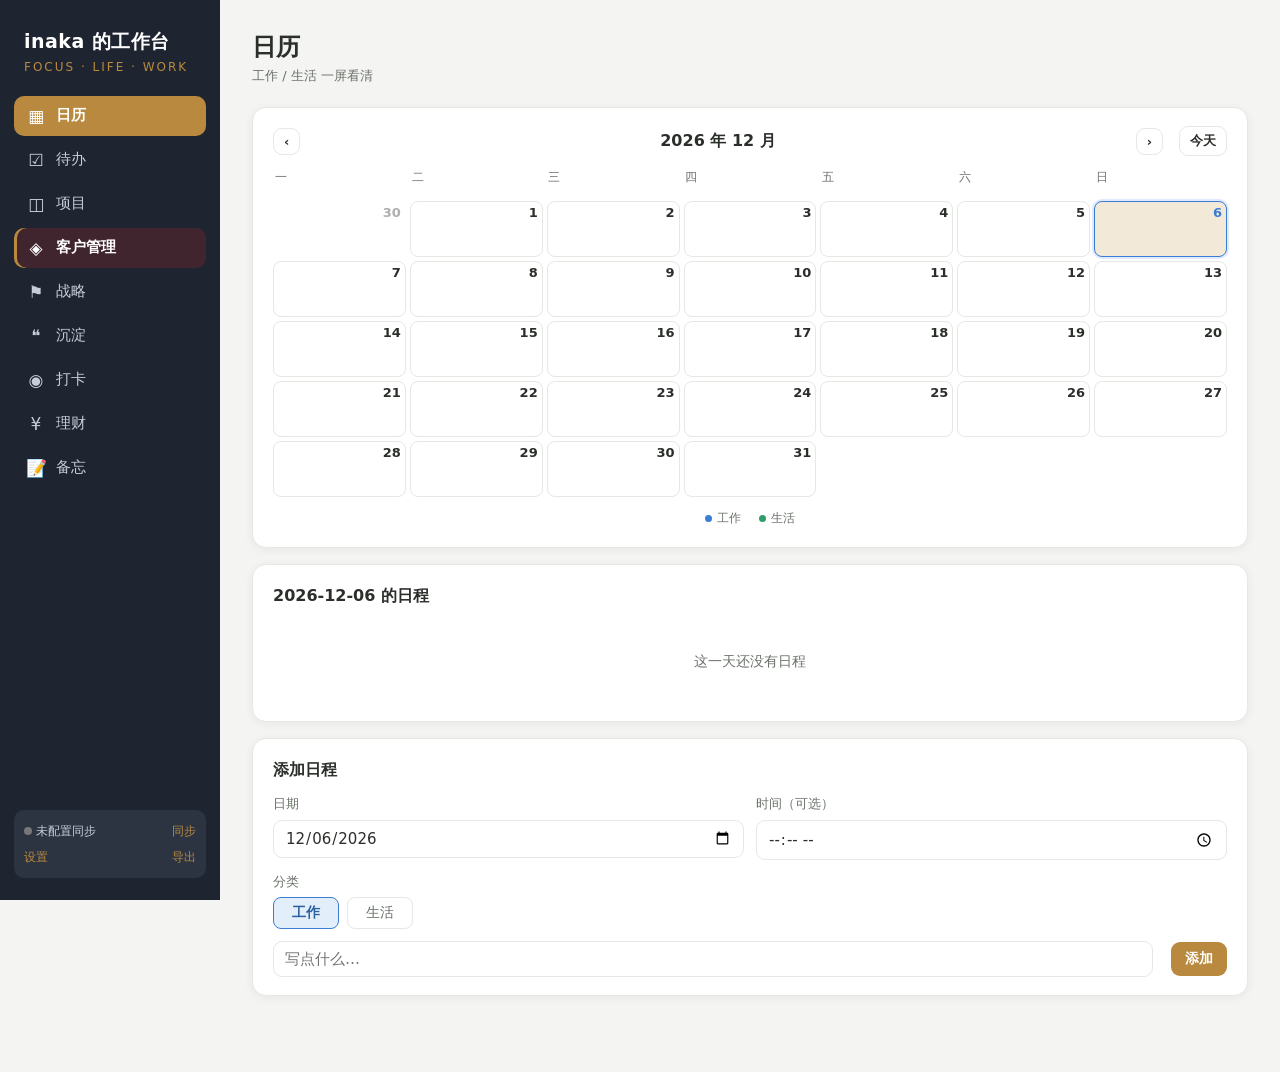
==== commit 79d17ad3: "sync: 客户详情页字段清单收敛（v40）" ====
--- a/index.html
+++ b/index.html
@@ -1,140 +1,140 @@
-<!DOCTYPE html>
-<html lang="zh-CN">
-<head>
-  <meta charset="UTF-8" />
-  <meta name="viewport" content="width=device-width, initial-scale=1, viewport-fit=cover" />
-  <meta name="theme-color" content="#15604a" />
-  <title>inaka 的工作台</title>
-  <link rel="manifest" href="manifest.webmanifest" />
-  <link rel="apple-touch-icon" href="assets/icons/icon-512.png" />
-  <link rel="stylesheet" href="assets/css/style.css?v=28" />
-</head>
-<body>
-  <div class="app">
-    <aside class="sidebar">
-      <div class="brand">
-        <div class="logo">inaka 的工作台</div>
-        <div class="sub">FOCUS · LIFE · WORK</div>
-      </div>
-      <nav class="nav" id="nav"></nav>
-      <div class="sync-box" id="syncBox">
-        <div class="row">
-          <span><span class="dot" id="syncDot"></span> <span id="syncText">未同步</span></span>
-          <button id="syncBtn">同步</button>
-        </div>
-        <div class="row" style="margin-top:8px">
-          <button id="settingsBtn">设置</button>
-          <button id="exportBtn" class="m-hide">导出</button>
-        </div>
-      </div>
-    </aside>
-
-    <main class="main">
-      <div id="pageHost"></div>
-    </main>
-  </div>
-
-  <!-- 设置弹窗 -->
-  <div class="modal-mask" id="settingsModal">
-    <div class="modal">
-      <h2>数据管理</h2>
-
-      <div class="field">
-        <label>导出备份（换设备/留档）</label>
-        <button class="btn" id="exportBtn2" style="width:100%">下载当前数据 JSON</button>
-      </div>
-      <div class="hint">
-        ① 在本设备点「下载」→ ② 用微信文件传输助手或邮件发到另一台设备 → ③ 在另一台设备打开本链接 → 点设置 → 选文件 → 导入。<br />
-        不依赖任何账号，最安全。
-      </div>
-
-      <div class="field" style="margin-top:14px">
-        <label>导入备份</label>
-        <input class="input" id="importInput" type="file" accept=".json,application/json" />
-      </div>
-      <div class="row-between" style="margin:6px 0 4px">
-        <button class="btn ghost sm" id="importBtn">导入此文件</button>
-        <button class="btn ghost sm danger" id="resetBtn">清空全部数据</button>
-      </div>
-
-      <h2 style="margin-top:22px;font-size:15px">云同步（浏览器直连 · 数据 AES 加密）</h2>
-      <div class="field">
-        <label>同步后端</label>
-        <select class="input" id="syncBackendSelect">
-          <option value="jsonbin">jsonbin.io（海外，免费 100KB/条）</option>
-          <option value="gitee">Gitee 私有仓库（国内，免费 100MB/文件）</option>
-        </select>
-      </div>
-
-      <!-- jsonbin 配置 -->
-      <div id="jsonbinSection">
-        <div class="field">
-          <label>jsonbin API Key（X-Master-Key）</label>
-          <input class="input" id="jsonKeyInput" type="password" placeholder="jsonbin.io → Dashboard → API Keys → Secret Key" autocomplete="off" />
-        </div>
-        <div class="field">
-          <label>存档 ID（自动，无需填写）</label>
-          <div class="sync-info" id="jsonBinDisplay">尚未连接</div>
-          <div class="hint" style="margin-top:4px">
-            只要两端填<b>相同的 API Key + 相同的口令</b>，就会自动连到<b>同一个存档</b>（同一个 ID）。
-            两端都同步后，这里的 ID 应当完全一致——<b>若不一致，说明没连到同一存档</b>，点「重新连接存档」再同步即可。
-          </div>
-          <button class="btn ghost sm" id="relinkBtn" style="margin-top:6px">重新连接存档</button>
-        </div>
-        <div class="hint">
-          1. 打开 <b>jsonbin.io</b> 免费注册登录，进入 <b>Dashboard → API Keys</b> 复制 <b>Secret Key（X-Master-Key）</b> 填上方「API Key」栏<br />
-          2. 电脑、手机在「API Key」填<b>同一个</b> Key，「同步口令」也填<b>同一个</b><br />
-          3. 点「保存设置」后，任意一端先点「同步」——代码会自动建好共享存档，另一端同步时自动找到它。
-        </div>
-      </div>
-
-      <!-- Gitee 配置 -->
-      <div id="giteeSection" style="display:none">
-        <div class="field">
-          <label>Gitee 私人令牌（Personal Access Token）</label>
-          <input class="input" id="giteeTokenInput" type="password" placeholder="gitee.com → 设置 → 私人令牌 → 生成新令牌（勾选 projects）" autocomplete="off" />
-        </div>
-        <div class="field">
-          <label>仓库名（格式：用户名/仓库名，或只填仓库名）</label>
-          <input class="input" id="giteeRepoInput" type="text" placeholder="例如：inaka/inaka-workbench，或只填 inaka-workbench" autocomplete="off" />
-        </div>
-        <div class="field">
-          <label>云端文件</label>
-          <div class="sync-info" id="giteeFileDisplay">inaka-state.json</div>
-        </div>
-        <div class="hint">
-          1. 打开 <b>gitee.com</b> 注册登录，新建一个<b>私有仓库</b>（如 inaka-workbench）<br />
-          2. 进入 <b>设置 → 私人令牌</b>，生成 token 并勾选 <b>projects</b> 权限，复制填入上方<br />
-          3. 「仓库名」可填完整路径 <b>用户名/仓库名</b>，也可只填仓库名，系统会用令牌自动补全用户名；电脑、手机填<b>同一个</b>，「同步口令」也填<b>同一个</b><br />
-          4. 数据 AES 加密后存入仓库，Gitee 只能看到密文；之后改动会自动双向同步。
-        </div>
-      </div>
-
-      <div class="field">
-        <label>同步口令（两端填一样的，用于 AES 加密数据）</label>
-        <input class="input" id="syncPassInput" type="password" placeholder="自定义，如 inaka2026" autocomplete="off" />
-      </div>
-
-      <div class="row-between" style="margin:6px 0 4px">
-        <button class="btn ghost sm" id="syncTestBtn">测试连接</button>
-        <span class="sync-test-result" id="syncTestResult"></span>
-      </div>
-
-      <div class="actions">
-        <button class="btn ghost" id="settingsCancel">关闭</button>
-        <button class="btn" id="settingsSave">保存设置</button>
-      </div>
-    </div>
-  </div>
-
-  <div class="toast" id="toast"></div>
-
-  <script src="assets/js/pako.min.js?v=9"></script>
-  <script src="assets/js/store.js?v=11"></script>
-  <script src="assets/js/gitee-sync.js?v=11"></script>
-  <script src="assets/js/regions.js?v=9"></script>
-  <script src="assets/js/ciroa-customers.js?v=9"></script>
-  <script src="assets/js/china-map.js?v=3"></script>
-  <script src="assets/js/app.js?v=34"></script>
-</body>
-</html>
+<!DOCTYPE html>
+<html lang="zh-CN">
+<head>
+  <meta charset="UTF-8" />
+  <meta name="viewport" content="width=device-width, initial-scale=1, viewport-fit=cover" />
+  <meta name="theme-color" content="#15604a" />
+  <title>inaka 的工作台</title>
+  <link rel="manifest" href="manifest.webmanifest" />
+  <link rel="apple-touch-icon" href="assets/icons/icon-512.png" />
+  <link rel="stylesheet" href="assets/css/style.css?v=31" />
+</head>
+<body>
+  <div class="app">
+    <aside class="sidebar">
+      <div class="brand">
+        <div class="logo">inaka 的工作台</div>
+        <div class="sub">FOCUS · LIFE · WORK</div>
+      </div>
+      <nav class="nav" id="nav"></nav>
+      <div class="sync-box" id="syncBox">
+        <div class="row">
+          <span><span class="dot" id="syncDot"></span> <span id="syncText">未同步</span></span>
+          <button id="syncBtn">同步</button>
+        </div>
+        <div class="row" style="margin-top:8px">
+          <button id="settingsBtn">设置</button>
+          <button id="exportBtn" class="m-hide">导出</button>
+        </div>
+      </div>
+    </aside>
+
+    <main class="main">
+      <div id="pageHost"></div>
+    </main>
+  </div>
+
+  <!-- 设置弹窗 -->
+  <div class="modal-mask" id="settingsModal">
+    <div class="modal">
+      <h2>数据管理</h2>
+
+      <div class="field">
+        <label>导出备份（换设备/留档）</label>
+        <button class="btn" id="exportBtn2" style="width:100%">下载当前数据 JSON</button>
+      </div>
+      <div class="hint">
+        ① 在本设备点「下载」→ ② 用微信文件传输助手或邮件发到另一台设备 → ③ 在另一台设备打开本链接 → 点设置 → 选文件 → 导入。<br />
+        不依赖任何账号，最安全。
+      </div>
+
+      <div class="field" style="margin-top:14px">
+        <label>导入备份</label>
+        <input class="input" id="importInput" type="file" accept=".json,application/json" />
+      </div>
+      <div class="row-between" style="margin:6px 0 4px">
+        <button class="btn ghost sm" id="importBtn">导入此文件</button>
+        <button class="btn ghost sm danger" id="resetBtn">清空全部数据</button>
+      </div>
+
+      <h2 style="margin-top:22px;font-size:15px">云同步（浏览器直连 · 数据 AES 加密）</h2>
+      <div class="field">
+        <label>同步后端</label>
+        <select class="input" id="syncBackendSelect">
+          <option value="jsonbin">jsonbin.io（海外，免费 100KB/条）</option>
+          <option value="gitee">Gitee 私有仓库（国内，免费 100MB/文件）</option>
+        </select>
+      </div>
+
+      <!-- jsonbin 配置 -->
+      <div id="jsonbinSection">
+        <div class="field">
+          <label>jsonbin API Key（X-Master-Key）</label>
+          <input class="input" id="jsonKeyInput" type="password" placeholder="jsonbin.io → Dashboard → API Keys → Secret Key" autocomplete="off" />
+        </div>
+        <div class="field">
+          <label>存档 ID（自动，无需填写）</label>
+          <div class="sync-info" id="jsonBinDisplay">尚未连接</div>
+          <div class="hint" style="margin-top:4px">
+            只要两端填<b>相同的 API Key + 相同的口令</b>，就会自动连到<b>同一个存档</b>（同一个 ID）。
+            两端都同步后，这里的 ID 应当完全一致——<b>若不一致，说明没连到同一存档</b>，点「重新连接存档」再同步即可。
+          </div>
+          <button class="btn ghost sm" id="relinkBtn" style="margin-top:6px">重新连接存档</button>
+        </div>
+        <div class="hint">
+          1. 打开 <b>jsonbin.io</b> 免费注册登录，进入 <b>Dashboard → API Keys</b> 复制 <b>Secret Key（X-Master-Key）</b> 填上方「API Key」栏<br />
+          2. 电脑、手机在「API Key」填<b>同一个</b> Key，「同步口令」也填<b>同一个</b><br />
+          3. 点「保存设置」后，任意一端先点「同步」——代码会自动建好共享存档，另一端同步时自动找到它。
+        </div>
+      </div>
+
+      <!-- Gitee 配置 -->
+      <div id="giteeSection" style="display:none">
+        <div class="field">
+          <label>Gitee 私人令牌（Personal Access Token）</label>
+          <input class="input" id="giteeTokenInput" type="password" placeholder="gitee.com → 设置 → 私人令牌 → 生成新令牌（勾选 projects）" autocomplete="off" />
+        </div>
+        <div class="field">
+          <label>仓库名（格式：用户名/仓库名，或只填仓库名）</label>
+          <input class="input" id="giteeRepoInput" type="text" placeholder="例如：inaka/inaka-workbench，或只填 inaka-workbench" autocomplete="off" />
+        </div>
+        <div class="field">
+          <label>云端文件</label>
+          <div class="sync-info" id="giteeFileDisplay">inaka-state.json</div>
+        </div>
+        <div class="hint">
+          1. 打开 <b>gitee.com</b> 注册登录，新建一个<b>私有仓库</b>（如 inaka-workbench）<br />
+          2. 进入 <b>设置 → 私人令牌</b>，生成 token 并勾选 <b>projects</b> 权限，复制填入上方<br />
+          3. 「仓库名」可填完整路径 <b>用户名/仓库名</b>，也可只填仓库名，系统会用令牌自动补全用户名；电脑、手机填<b>同一个</b>，「同步口令」也填<b>同一个</b><br />
+          4. 数据 AES 加密后存入仓库，Gitee 只能看到密文；之后改动会自动双向同步。
+        </div>
+      </div>
+
+      <div class="field">
+        <label>同步口令（两端填一样的，用于 AES 加密数据）</label>
+        <input class="input" id="syncPassInput" type="password" placeholder="自定义，如 inaka2026" autocomplete="off" />
+      </div>
+
+      <div class="row-between" style="margin:6px 0 4px">
+        <button class="btn ghost sm" id="syncTestBtn">测试连接</button>
+        <span class="sync-test-result" id="syncTestResult"></span>
+      </div>
+
+      <div class="actions">
+        <button class="btn ghost" id="settingsCancel">关闭</button>
+        <button class="btn" id="settingsSave">保存设置</button>
+      </div>
+    </div>
+  </div>
+
+  <div class="toast" id="toast"></div>
+
+  <script src="assets/js/pako.min.js?v=9"></script>
+  <script src="assets/js/store.js?v=13"></script>
+  <script src="assets/js/gitee-sync.js?v=11"></script>
+  <script src="assets/js/regions.js?v=9"></script>
+  <script src="assets/js/ciroa-customers.js?v=9"></script>
+  <script src="assets/js/china-map.js?v=3"></script>
+  <script src="assets/js/app.js?v=40"></script>
+</body>
+</html>
--- a/assets/css/style.css
+++ b/assets/css/style.css
@@ -1,984 +1,1043 @@
-/* =====================================================================
- * inaka 的工作台 — 样式
- * ===================================================================== */
-:root {
-  --bg: #f4f5f3;
-  --panel: #ffffff;
-  --ink: #2b2f2a;
-  --ink-soft: #6b726a;
-  --line: #e6e8e3;
-  --sidebar: #1f2530;
-  --sidebar-soft: #2c3442;
-  --sidebar-ink: #c7cdd8;
-  --accent: #b8893f;       /* 琥珀金 */
-  --accent-soft: #f3e9d8;
-  --red: #d2453b;          /* 涨/支出红 */
-  --green: #2e9e6b;        /* 跌/收入绿 */
-  --blue: #3b7dd2;
-  --radius: 14px;
-  --shadow: 0 2px 10px rgba(20, 30, 25, .06);
-}
-
-* { box-sizing: border-box; margin: 0; padding: 0; }
-html, body { height: 100%; }
-body {
-  font-family: -apple-system, "PingFang SC", "Microsoft YaHei", "Segoe UI", system-ui, sans-serif;
-  background: var(--bg);
-  color: var(--ink);
-  font-size: 15px;
-  line-height: 1.6;
-  -webkit-font-smoothing: antialiased;
-}
-button, input, textarea, select { font-family: inherit; font-size: inherit; color: inherit; }
-button { cursor: pointer; border: none; background: none; }
-a { color: var(--blue); text-decoration: none; }
-
-/* ---------- 布局 ---------- */
-.app { display: flex; min-height: 100vh; }
-
-.sidebar {
-  width: 220px; flex-shrink: 0;
-  background: var(--sidebar);
-  color: var(--sidebar-ink);
-  display: flex; flex-direction: column;
-  position: sticky; top: 0; height: 100vh;
-  padding: 22px 14px;
-}
-.brand { padding: 4px 10px 18px; }
-.brand .logo { font-size: 19px; font-weight: 700; color: #fff; letter-spacing: .5px; }
-.brand .sub { font-size: 12px; color: var(--accent); margin-top: 2px; letter-spacing: 2px; }
-
-.nav { display: flex; flex-direction: column; gap: 4px; flex: 1; }
-.nav-item {
-  display: flex; align-items: center; gap: 10px;
-  padding: 10px 12px; border-radius: 10px;
-  color: var(--sidebar-ink); text-align: left; width: 100%;
-  transition: background .15s, color .15s;
-}
-.nav-item:hover { background: var(--sidebar-soft); color: #fff; }
-.nav-item.active { background: var(--accent); color: #fff; font-weight: 600; }
-.nav-item .ico { font-size: 17px; width: 20px; text-align: center; }
-.nav-item .label { flex: 1; }
-
-.sidebar .sync-box {
-  margin-top: 14px; padding: 12px 10px;
-  background: var(--sidebar-soft); border-radius: 10px; font-size: 12px;
-}
-.sync-box .row { display: flex; justify-content: space-between; align-items: center; gap: 8px; }
-.sync-box .dot { width: 8px; height: 8px; border-radius: 50%; background: #777; display: inline-block; }
-.sync-box .dot.ok { background: var(--green); }
-.sync-box .dot.err { background: var(--red); }
-.sync-box button { color: var(--accent); font-size: 12px; }
-
-.main { flex: 1; min-width: 0; padding: 28px 32px 60px; }
-.page-head { display: flex; align-items: baseline; justify-content: space-between; margin-bottom: 20px; flex-wrap: wrap; gap: 10px; }
-.page-head h1 { font-size: 24px; font-weight: 700; }
-.page-head .desc { color: var(--ink-soft); font-size: 13px; }
-.page { display: none; }
-.page.active { display: block; animation: fade .2s ease; }
-@keyframes fade { from { opacity: 0; transform: translateY(4px); } to { opacity: 1; transform: none; } }
-
-/* ---------- 卡片 ---------- */
-.card {
-  background: var(--panel); border: 1px solid var(--line);
-  border-radius: var(--radius); padding: 18px 20px; box-shadow: var(--shadow);
-  margin-bottom: 16px;
-}
-.card h2 { font-size: 16px; margin-bottom: 12px; display: flex; align-items: center; gap: 8px; }
-.card h3 { font-size: 14px; color: var(--ink-soft); margin: 14px 0 8px; }
-.grid { display: grid; gap: 16px; }
-.grid.cols-2 { grid-template-columns: 1fr 1fr; }
-.grid.cols-3 { grid-template-columns: repeat(3, 1fr); }
-@media (max-width: 1000px) { .grid.cols-3 { grid-template-columns: 1fr 1fr; } }
-@media (max-width: 700px) { .grid.cols-2, .grid.cols-3 { grid-template-columns: 1fr; } }
-
-/* ---------- 按钮 ---------- */
-.btn {
-  display: inline-flex; align-items: center; gap: 6px;
-  background: var(--accent); color: #fff; padding: 8px 14px; border-radius: 9px;
-  font-size: 14px; font-weight: 600; transition: filter .15s;
-}
-.btn:hover { filter: brightness(1.06); }
-.btn.ghost { background: transparent; color: var(--ink); border: 1px solid var(--line); }
-.btn.ghost.danger { color: #b8352b; border-color: #f0c9c5; }
-.btn.ghost.danger:hover { background: #fbe3e1; }
-.head-actions { display: flex; gap: 8px; align-items: center; }
-.mini-del { position: absolute; top: 8px; right: 8px; font-size: 11px; line-height: 1; color: #b8352b; background: #fff; border: 1px solid #f0c9c5; border-radius: 8px; padding: 4px 9px; cursor: pointer; white-space: nowrap; }
-.mini-del:hover { background: #fbe3e1; }
-.btn.ghost:hover { background: var(--bg); }
-.btn.sm { padding: 5px 10px; font-size: 13px; }
-.btn.danger { background: var(--red); }
-
-/* ---------- 表单 ---------- */
-.field { display: flex; flex-direction: column; gap: 5px; margin-bottom: 12px; }
-.field label { font-size: 13px; color: var(--ink-soft); }
-.input, .textarea, .select, select.input {
-  border: 1px solid var(--line); border-radius: 9px; padding: 8px 11px;
-  background: #fff; width: 100%; outline: none; transition: border .15s;
-  -webkit-appearance: none; appearance: none;
-}
-.input:focus, .textarea:focus, .select:focus, select.input:focus { border-color: var(--accent); }
-select.input { background-image: url("data:image/svg+xml,%3Csvg xmlns='http://www.w3.org/2000/svg' width='12' height='12' viewBox='0 0 12 12'%3E%3Cpath fill='%236b726a' d='M6 8L1 3h10z'/%3E%3C/svg%3E"); background-repeat: no-repeat; background-position: right 10px center; padding-right: 28px; }
-.textarea { resize: vertical; min-height: 70px; }
-
-/* ---------- 列表项 ---------- */
-.item {
-  display: flex; align-items: flex-start; gap: 10px;
-  padding: 11px 12px; border: 1px solid var(--line); border-radius: 10px;
-  margin-bottom: 8px; background: #fff;
-}
-.item .body { flex: 1; min-width: 0; }
-.item .title { font-weight: 500; }
-.item.done .title { text-decoration: line-through; color: var(--ink-soft); }
-.item .meta { font-size: 12px; color: var(--ink-soft); margin-top: 3px; display: flex; gap: 8px; flex-wrap: wrap; }
-.check { width: 20px; height: 20px; border-radius: 6px; border: 2px solid var(--line); flex-shrink: 0; display: flex; align-items: center; justify-content: center; margin-top: 1px; transition: .15s; }
-.check.on { background: var(--accent); border-color: var(--accent); color: #fff; }
-.tag { display: inline-block; padding: 1px 8px; border-radius: 20px; font-size: 11px; background: var(--accent-soft); color: #8a6420; }
-.tag.blue { background: #e3eefb; color: #2b5fa0; }
-.tag.green { background: #e1f3ea; color: #1f7a52; }
-.tag.gray { background: #eef0ec; color: #5d6359; }
-/* 待办类型/属性标签配色 */
-.tag.yellow { background: #fcf3d6; color: #976a00; }
-.tag.red { background: #fbe3e1; color: #b8352b; }
-.tag.purple { background: #efe6fb; color: #6b3fa0; }
-.tag.teal { background: #d8f1ee; color: #1f8a7a; }
-.x { color: var(--ink-soft); padding: 2px 6px; border-radius: 6px; font-size: 14px; }
-.x:hover { background: #fbe9e7; color: var(--red); }
-.x.edit { color: var(--ink-soft); }
-.x.edit:hover { background: #eaf1fb; color: var(--accent); }
-.habit-mgr-item .x.edit { margin-left: 0; }
-
-/* ---------- 日历 ---------- */
-.cal-head { display: flex; align-items: center; gap: 8px; margin-bottom: 12px; }
-.cal-title { flex: 1; font-size: 16px; font-weight: 700; text-align: center; }
-.cal-grid { display: grid; grid-template-columns: repeat(7, 1fr); gap: 6px; }
-.cal-dow { text-align: center; font-size: 12px; color: var(--ink-soft); padding-bottom: 4px; }
-.cal-cell {
-  min-height: 92px; border: 1px solid var(--line); border-radius: 10px;
-  background: #fff; display: flex; flex-direction: column; align-items: stretch;
-  gap: 4px; padding: 4px 5px; cursor: pointer; transition: background .15s, border-color .15s;
-  overflow: hidden;
-}
-.cal-cell:hover { border-color: var(--accent); }
-.cal-cell.blank { border: none; background: none; cursor: default; min-height: 0; padding: 0; }
-.cal-cell.out { opacity: .38; }
-.cal-cell.today { border-color: var(--accent); }
-.cal-cell.today .cal-num { color: var(--accent); font-weight: 700; }
-.cal-cell.sel { background: var(--accent-soft); border-color: var(--accent); }
-.cal-num-row { display: flex; justify-content: flex-end; }
-.cal-num { font-size: 13px; line-height: 1; }
-.cal-evts { display: flex; flex-direction: column; gap: 2px; min-height: 0; }
-.cal-evt {
-  display: flex; align-items: center; gap: 4px;
-  font-size: 12px; line-height: 1.35; color: var(--ink);
-  overflow: hidden; min-width: 0;
-}
-.cal-evt-text {
-  flex: 1; min-width: 0;
-  overflow: hidden; text-overflow: ellipsis; white-space: nowrap;
-}
-.cal-more { font-size: 11px; color: var(--ink-soft); line-height: 1.3; padding-left: 10px; }
-.cal-dots { display: flex; gap: 3px; min-height: 6px; }
-.cal-dot { width: 6px; height: 6px; border-radius: 50%; display: inline-block; flex-shrink: 0; }
-.cal-dot.work { background: var(--blue); }
-.cal-dot.life { background: var(--green); }
-.cal-legend {
-  display: flex; gap: 18px; justify-content: center;
-  margin-top: 12px; font-size: 12px; color: var(--ink-soft);
-}
-.cal-legend span { display: flex; align-items: center; gap: 5px; }
-.cal-form { display: grid; grid-template-columns: 1fr 1fr; gap: 0 12px; }
-.cal-form .field.cal-cat, .cal-form .row-between { grid-column: 1 / -1; }
-.cal-seg { display: flex; gap: 8px; }
-.cal-seg .seg {
-  padding: 6px 18px; border-radius: 8px; border: 1px solid var(--line);
-  font-size: 14px; color: var(--ink-soft); background: #fff;
-}
-.cal-seg .seg.work.on { background: #e3eefb; border-color: var(--blue); color: #2b5fa0; font-weight: 600; }
-.cal-seg .seg.life.on { background: #e1f3ea; border-color: var(--green); color: #1f7a52; font-weight: 600; }
-.cal-time { font-size: 12px; color: var(--ink-soft); font-variant-numeric: tabular-nums; min-width: 40px; padding-top: 2px; }
-.input.cal-t { width: 94px; flex-shrink: 0; padding: 5px 8px; font-size: 13px; }
-.item.editing { align-items: center; }
-
-@media (max-width: 760px) {
-  .cal-grid { gap: 4px; }
-  .cal-cell { min-height: 46px; border-radius: 8px; }
-  .cal-num { font-size: 13px; }
-  .cal-form { grid-template-columns: 1fr; }
-  .cal-seg .seg { flex: 1; padding: 7px 0; text-align: center; }
-}
-
-/* ---------- 统计条 ---------- */
-.stat-row { display: flex; gap: 14px; flex-wrap: wrap; }
-.stat { flex: 1; min-width: 120px; background: var(--panel); border: 1px solid var(--line); border-radius: 12px; padding: 14px 16px; }
-.stat .n { font-size: 26px; font-weight: 700; }
-.stat .l { font-size: 12px; color: var(--ink-soft); margin-top: 2px; }
-
-/* ---------- 理财配色 ---------- */
-.money.in { color: var(--green); }
-.money.out { color: var(--red); }
-
-/* ---------- 待办双栏（按归属区分万澜/天意） ---------- */
-.todo-board { display: grid; grid-template-columns: 1fr 1fr; gap: 20px; align-items: start; }
-@media (max-width: 900px) { .todo-board { grid-template-columns: 1fr; gap: 14px; } }
-.todo-col {
-  background: var(--panel); border: 1px solid var(--line);
-  border-radius: var(--radius); padding: 16px 18px; box-shadow: var(--shadow);
-}
-.col-head { display: flex; align-items: center; gap: 8px; font-weight: 700; margin-bottom: 12px; font-size: 16px; }
-.col-head .count { font-size: 12px; color: var(--ink-soft); font-weight: 400; background: var(--bg); padding: 1px 7px; border-radius: 20px; }
-.col-dot { width: 10px; height: 10px; border-radius: 50%; display: inline-block; }
-.col-dot.blue { background: var(--blue); }
-.col-dot.amber { background: var(--accent); }
-.col-dot.green { background: var(--green); }
-.col-dot.gray { background: #9aa0a6; }
-.todo-item { border-left: 4px solid transparent; }
-.todo-item.wanlan { border-left-color: var(--blue); }
-.todo-item.tianyi { border-left-color: var(--accent); }
-
-/* 待办工具栏：搜索 + 维度筛选 */
-.todo-toolbar { display: flex; flex-direction: column; gap: 10px; margin-bottom: 12px; }
-.todo-search { width: 100%; }
-.todo-filters { display: flex; flex-wrap: wrap; gap: 8px; align-items: flex-start; }
-.todo-dim { position: relative; }
-.todo-opts {
-  position: absolute; top: calc(100% + 6px); left: 0; z-index: 10;
-  background: var(--panel); border: 1px solid var(--line); border-radius: 10px;
-  box-shadow: 0 6px 18px rgba(0,0,0,.12); padding: 8px; min-width: 120px;
-  display: flex; flex-wrap: wrap; gap: 6px; max-width: 260px;
-}
-.todo-opt {
-  font-size: 12px; padding: 4px 9px; border-radius: 20px;
-  border: 1px solid var(--line); color: var(--ink); cursor: pointer; white-space: nowrap;
-  background: var(--bg);
-}
-.todo-opt:hover { border-color: var(--accent); color: var(--accent); }
-.todo-opt.active { background: var(--accent); border-color: var(--accent); color: #fff; }
-.todo-opt-empty { font-size: 12px; color: var(--ink-soft); padding: 2px 4px; }
-
-/* 待办右侧操作区 */
-.todo-actions { display: flex; align-items: center; gap: 8px; margin-left: 10px; flex-shrink: 0; }
-.todo-created { font-size: 12px; color: var(--ink-soft); white-space: nowrap; }
-.todo-actions .btn.sm { padding: 3px 9px; font-size: 12px; }
-.todo-actions .x.edit { color: var(--blue); }
-.todo-actions .x.edit:hover { background: #e3f2fd; color: #1565c0; }
-
-/* 已完成折叠栏 */
-.todo-done-bar {
-  display: flex; align-items: center; justify-content: space-between;
-  padding: 10px 12px; margin-top: 12px;
-  background: var(--bg); border: 1px dashed var(--line); border-radius: var(--radius);
-  color: var(--ink-soft); font-size: 13px; cursor: pointer; user-select: none;
-}
-.todo-done-bar:hover { background: #f5f5f5; border-color: var(--ink-tertiary); }
-.todo-done-label { font-weight: 600; }
-.todo-done-arrow { font-size: 11px; }
-.todo-done-list { margin-top: 8px; }
-.todo-done-list .todo-item { opacity: .85; }
-
-/* 待办详情弹窗 */
-.todo-detail { width: 600px; }
-.todo-detail-body { grid-template-columns: 1fr 1fr; }
-.todo-detail-body .detail-section .meta { margin-top: 4px; }
-.todo-item { cursor: pointer; }
-.todo-item .check, .todo-item .x, .todo-item .todo-actions { cursor: default; }
-@media (max-width: 760px) {
-  .todo-detail { width: 100%; max-width: 94vw; }
-  .todo-detail-body { grid-template-columns: 1fr; }
-}
-
-/* ---------- 打卡热力图 ---------- */
-/* 打卡：今日快捷 + 日历 + 汇总 */
-.habit-today { background: linear-gradient(135deg, #f3f7ff, #eefaf1); }
-.today-head { display: flex; align-items: baseline; gap: 10px; margin-bottom: 12px; flex-wrap: wrap; }
-.today-date { font-size: 22px; font-weight: 700; }
-.today-dow { font-size: 15px; color: var(--ink-soft); }
-.today-sub { margin-left: auto; font-size: 13px; color: var(--ink-soft); }
-.quick-chips { display: grid; grid-template-columns: repeat(auto-fill, minmax(140px, 1fr)); gap: 10px; }
-.qchip { display: flex; align-items: center; gap: 8px; padding: 12px 14px; border: 1px solid var(--line); border-radius: 12px; background: var(--panel); cursor: pointer; font-size: 14px; font-weight: 500; transition: .15s; }
-.qchip:hover { border-color: var(--blue); }
-.qchip .qcheck { width: 20px; height: 20px; border-radius: 50%; border: 2px solid var(--line); display: inline-flex; align-items: center; justify-content: center; font-size: 12px; color: #fff; flex-shrink: 0; }
-.qchip.on { background: var(--accent); color: #fff; border-color: var(--accent); }
-.qchip.on .qcheck { background: #fff; color: var(--accent); border-color: #fff; }
-.cal-head { display: flex; align-items: center; justify-content: center; gap: 16px; margin-bottom: 12px; }
-.cal-title { font-size: 16px; font-weight: 600; min-width: 120px; text-align: center; }
-.cal-dow { display: grid; grid-template-columns: repeat(7, 1fr); gap: 4px; margin-bottom: 6px; }
-.cal-dow-c { text-align: center; font-size: 12px; color: var(--ink-soft); }
-.cal-grid { display: grid; grid-template-columns: repeat(7, 1fr); gap: 4px; }
-.cal-cell { min-height: 56px; border: 1px solid var(--line); border-radius: 8px; padding: 4px; display: flex; flex-direction: column; gap: 3px; background: var(--panel); cursor: pointer; transition: .12s; }
-.cal-cell:hover { border-color: var(--blue); }
-.cal-cell.out { background: transparent; border-color: transparent; cursor: default; }
-.cal-cell.today { border-color: var(--blue); box-shadow: 0 0 0 2px rgba(79,140,255,.18); }
-.cal-num { font-size: 13px; font-weight: 600; }
-.cal-cell.today .cal-num { color: var(--blue); }
-.cal-dots { display: flex; flex-wrap: wrap; gap: 2px; }
-.cal-dot { width: 7px; height: 7px; border-radius: 50%; }
-.cal-more { font-size: 10px; color: var(--ink-soft); }
-.habit-actions { display: flex; align-items: center; gap: 12px; flex-wrap: wrap; }
-.habit-add { display: flex; gap: 8px; flex: 1; min-width: 220px; }
-.habit-add .input { flex: 1; }
-.habit-mgr-item { display: flex; align-items: center; gap: 10px; padding: 8px 0; border-bottom: 1px dashed var(--line); }
-.habit-mgr-item:last-child { border-bottom: none; }
-.hm-name { font-weight: 500; }
-.habit-mgr-item .x { margin-left: auto; }
-.day-list { display: flex; flex-direction: column; gap: 8px; }
-.day-row { display: flex; align-items: center; gap: 12px; padding: 12px 14px; border: 1px solid var(--line); border-radius: 10px; cursor: pointer; }
-.day-row:hover { border-color: var(--blue); }
-.day-row.on { background: #eefaf1; border-color: var(--green, #34c759); }
-.day-check { width: 22px; height: 22px; border-radius: 50%; border: 2px solid var(--line); display: inline-flex; align-items: center; justify-content: center; font-size: 13px; color: #fff; flex-shrink: 0; }
-.day-row.on .day-check { background: var(--green, #34c759); border-color: var(--green, #34c759); }
-.sum-nav { display: flex; align-items: center; gap: 6px; }
-.sum-stat { font-size: 14px; margin-bottom: 8px; }
-.sum-list { display: flex; flex-direction: column; gap: 10px; margin-bottom: 8px; }
-.sum-item { display: flex; align-items: center; gap: 10px; }
-.sum-name { width: 110px; font-size: 13px; flex-shrink: 0; }
-.sum-bar { flex: 1; height: 10px; background: var(--bg); border-radius: 6px; overflow: hidden; }
-.sum-bar span { display: block; height: 100%; border-radius: 6px; }
-.sum-num { width: 48px; text-align: right; font-size: 13px; color: var(--ink-soft); flex-shrink: 0; }
-.sum-days { display: flex; flex-direction: column; gap: 8px; }
-.sum-day { display: flex; align-items: center; gap: 10px; flex-wrap: wrap; padding: 8px 10px; background: var(--bg); border-radius: 8px; }
-.sum-day-d { font-size: 13px; font-weight: 600; min-width: 110px; }
-.sum-day-tags { display: flex; gap: 6px; flex-wrap: wrap; }
-.tag.sm { padding: 1px 7px; font-size: 11px; }
-
-/* ---------- 设置弹窗 ---------- */
-.modal-mask { position: fixed; inset: 0; background: rgba(20,25,30,.45); display: none; align-items: center; justify-content: center; z-index: 50; padding: 20px; }
-.modal-mask.open { display: flex; }
-.modal { background: #fff; border-radius: 16px; width: 100%; max-width: 460px; padding: 24px; max-height: 90vh; overflow: auto; }
-.modal h2 { margin-bottom: 16px; }
-.modal .hint { font-size: 12px; color: var(--ink-soft); background: var(--bg); padding: 10px 12px; border-radius: 9px; margin: 10px 0; line-height: 1.5; }
-.modal .actions { display: flex; gap: 10px; justify-content: flex-end; margin-top: 8px; }
-.sync-info { font-size: 12px; color: var(--ink-soft); background: var(--bg); border: 1px dashed var(--line); border-radius: 9px; padding: 8px 10px; word-break: break-all; }
-.sync-info.ok { color: var(--green); border-color: var(--green); border-style: solid; }
-.sync-test-result { font-size: 12.5px; line-height: 1.45; text-align: right; flex: 1; }
-.sync-test-result.ok { color: var(--green); }
-.sync-test-result.err { color: var(--red); }
-.sync-test-result:not(.ok):not(.err) { color: var(--ink-soft); }
-
-/* ---------- 顶栏（移动端） ---------- */
-.topbar { display: none; }
-
-/* ---------- 响应式 ---------- */
-@media (max-width: 760px) {
-  .app { flex-direction: column; }
-
-  /* 手机端：待办事项紧凑卡片，最大化利用横向空间 */
-  .todo-col { padding: 12px 12px; }
-  .todo-toolbar { gap: 8px; margin-bottom: 10px; }
-  .todo-filters { gap: 6px; }
-  .todo-dim .btn.sm { padding: 3px 8px; font-size: 11px; }
-  .todo-opts { max-width: calc(100vw - 48px); }
-  .todo-opt { font-size: 11px; padding: 3px 8px; }
-
-  .todo-item {
-    display: grid;
-    grid-template-columns: 26px 1fr auto;
-    grid-template-areas:
-      "check title actions"
-      ".     meta  .";
-    gap: 4px 8px;
-    align-items: start;
-    padding: 8px 10px;
-  }
-  .todo-item .check { grid-area: check; margin-top: 2px; }
-  .todo-item .body { grid-area: title; min-width: 0; }
-  .todo-item .title { font-size: 14px; line-height: 1.35; }
-  .todo-item .meta {
-    grid-area: meta;
-    margin-top: 0;
-    justify-content: space-between;
-    align-items: center;
-    gap: 6px;
-    font-size: 11px;
-  }
-  .todo-item .meta .tag { font-size: 10px; padding: 1px 6px; }
-  .todo-created { font-size: 11px; color: var(--ink-tertiary); }
-  .todo-item .todo-actions {
-    grid-area: actions;
-    flex-direction: column;
-    align-items: flex-end;
-    gap: 2px;
-    margin-left: 0;
-  }
-  .todo-item .todo-actions .btn.sm { padding: 2px 6px; font-size: 11px; }
-  .todo-item .todo-actions .x { padding: 2px 5px; font-size: 13px; line-height: 1; }
-
-  .sidebar {
-    width: 100%; height: auto; position: static; flex-direction: row;
-    align-items: center; padding: 10px 12px; gap: 8px; overflow-x: auto;
-  }
-  .brand { padding: 0 10px 0 4px; white-space: nowrap; }
-  .nav { flex-direction: row; gap: 2px; overflow-x: auto; }
-  .nav-item { flex-direction: column; gap: 2px; padding: 6px 10px; border-radius: 9px; min-width: 56px; }
-  .nav-item .label { font-size: 11px; text-align: center; }
-  /* 手机端：把同步/设置固定到屏幕底部，始终可见、易点 */
-  .sync-box {
-    display: flex !important;
-    flex-direction: row;
-    align-items: center;
-    gap: 10px;
-    position: fixed;
-    left: 0; right: 0; bottom: 0;
-    margin: 0;
-    padding: 8px 12px calc(8px + env(safe-area-inset-bottom, 0px));
-    border-radius: 0;
-    z-index: 40;
-    box-shadow: 0 -3px 12px rgba(0,0,0,.2);
-  }
-  .sync-box .row { margin: 0 !important; flex: 1 1 auto; }
-  .sync-box .row:last-child { flex: 0 0 auto; }
-  #exportBtn.m-hide { display: none; }
-  .main { padding: 18px 14px 78px; }
-  .page-head h1 { font-size: 20px; }
-}
-
-.empty { color: var(--ink-soft); text-align: center; padding: 30px 10px; font-size: 14px; }
-.muted { color: var(--ink-soft); }
-.row-between { display: flex; justify-content: space-between; align-items: center; gap: 10px; }
-.toast {
-  position: fixed; bottom: 24px; left: 50%; transform: translateX(-50%);
-  background: #2b2f2a; color: #fff; padding: 10px 18px; border-radius: 10px;
-  font-size: 14px; opacity: 0; pointer-events: none; transition: opacity .25s; z-index: 99;
-}
-.toast.show { opacity: 1; }
-
-/* ===================== 人脉模块 ===================== */
-.tag-group { display: flex; flex-wrap: wrap; gap: 8px; margin-top: 4px; }
-.tag-group .tag { border: 1px solid var(--line); background: #fff; color: var(--ink-soft); }
-.tag-group .tag.active { color: #fff; border-color: transparent; background: var(--accent); }
-.tag.blue.active { background: #4a90e2; }
-.tag.teal.active { background: #1abc9c; }
-.tag.amber.active { background: #f5a623; }
-.tag.purple.active { background: #9b59b6; }
-.tag.gray.active { background: #8b95a5; }
-.tag.sel { background: var(--ink); color: #fff; border-color: transparent; }
-
-.view-tabs { display: flex; gap: 8px; margin: 16px 0 12px; }
-.tab-btn { padding: 9px 20px; border-radius: 10px; border: 1px solid var(--line); background: var(--panel); color: var(--ink-soft); cursor: pointer; font-size: 14px; font-weight: 500; }
-.tab-btn.active { background: var(--ink); color: #fff; border-color: var(--ink); }
-
-.section-title { font-size: 15px; font-weight: 600; margin: 0 0 12px; color: var(--ink); }
-.form-grid { display: grid; grid-template-columns: repeat(2, 1fr); gap: 12px; }
-.form-grid .full { grid-column: 1 / -1; }
-.overview { display: grid; grid-template-columns: repeat(2, 1fr); gap: 12px; }
-.stat .num { font-size: 26px; font-weight: 600; color: var(--ink); }
-.stat .label { font-size: 12px; color: var(--ink-soft); margin-top: 4px; }
-
-.dist-grid { display: flex; flex-wrap: wrap; gap: 16px; margin-bottom: 16px; align-items: stretch; }
-.dist-grid .card.primary { flex: 1 1 360px; min-width: 300px; border-color: var(--blue); background: #eef4fc; }
-.dist-grid .stack { flex: 1 1 260px; min-width: 240px; display: flex; flex-direction: column; gap: 16px; }
-.dist-grid .card h4 { font-size: 13px; font-weight: 600; margin: 0 0 10px; color: var(--ink); }
-.dist-grid .hint-key { font-size: 11px; color: var(--ink-soft); margin: 0 0 10px; }
-.pie-wrap { display: flex; gap: 16px; align-items: center; flex-wrap: wrap; }
-.pie-legend { display: flex; flex-direction: column; gap: 6px; flex: 1; min-width: 120px; }
-.pie-leg-row { display: flex; align-items: center; gap: 8px; font-size: 12px; }
-.pie-leg-row .dot { width: 10px; height: 10px; border-radius: 2px; flex-shrink: 0; }
-.pie-leg-row .lbl { flex: 1; color: var(--ink-soft); white-space: nowrap; overflow: hidden; text-overflow: ellipsis; }
-.pie-leg-row .val { font-weight: 500; color: var(--ink); }
-
-.filter-bar { display: flex; align-items: center; gap: 14px; flex-wrap: wrap; }
-.filter-bar input.search { flex: 1; min-width: 220px; }
-.filter-bar .tag-group { margin: 0; }
-
-.recent-list { display: flex; flex-direction: column; gap: 8px; }
-.recent-item { display: grid; grid-template-columns: 2fr 1fr 2fr 86px; align-items: center; gap: 12px; padding: 10px 12px; border-radius: 10px; border: 1px solid var(--line); cursor: pointer; background: var(--panel); }
-.recent-item:hover { background: var(--bg); }
-.recent-item .company { font-weight: 500; }
-.recent-item .name { color: var(--ink-soft); }
-.recent-item .note { color: var(--ink-soft); font-size: 12px; white-space: nowrap; overflow: hidden; text-overflow: ellipsis; }
-
-/* 人脉四分支入口卡片 */
-.branch-grid { display: grid; grid-template-columns: repeat(4, 1fr); gap: 14px; margin-top: 16px; }
-.branch-card { background: var(--panel); border-radius: var(--radius); border: 1px solid var(--line); overflow: hidden; box-shadow: var(--shadow); cursor: pointer; transition: transform .08s, box-shadow .08s; display: flex; flex-direction: column; }
-.branch-card:hover { transform: translateY(-2px); box-shadow: 0 8px 20px rgba(0,0,0,.08); border-color: var(--accent); }
-.branch-card-head { display: flex; align-items: center; gap: 8px; padding: 12px 14px; border-bottom: 1px solid var(--line); font-weight: 600; font-size: 13px; }
-.branch-card-head .dot { width: 10px; height: 10px; border-radius: 50%; }
-.branch-card-head .label { flex: 1; }
-.branch-card-head .count { font-size: 12px; color: var(--ink-soft); font-weight: 400; }
-.branch-card-body { padding: 10px 14px; flex: 1; min-height: 90px; }
-.branch-card-row { display: flex; justify-content: space-between; align-items: baseline; gap: 8px; padding: 5px 0; border-bottom: 1px dashed var(--line); font-size: 12px; }
-.branch-card-row:last-child { border-bottom: none; }
-.branch-card-row .company { font-weight: 500; }
-.branch-card-row .name { color: var(--ink-soft); font-size: 11px; }
-.branch-card-empty { color: var(--ink-tertiary); font-size: 12px; padding: 12px 0; text-align: center; }
-.branch-card-foot { padding: 10px 14px; border-top: 1px solid var(--line); font-size: 12px; color: var(--accent); text-align: right; background: var(--bg); }
-
-/* 单分支详情页 */
-.branch-detail-head { display: flex; align-items: center; justify-content: space-between; gap: 12px; }
-.branch-detail-list { display: flex; flex-direction: column; gap: 12px; margin-top: 16px; }
-.branch-detail-item { cursor: pointer; transition: background .08s; }
-.branch-detail-item:hover { background: var(--bg); }
-.branch-item-last { font-size: 12px; color: var(--ink-soft); margin-top: 10px; padding-top: 10px; border-top: 1px dashed var(--line); display: -webkit-box; -webkit-line-clamp: 2; -webkit-box-orient: vertical; overflow: hidden; }
-
-@media (max-width: 1000px) {
-  .branch-grid { grid-template-columns: repeat(2, 1fr); }
-}
-@media (max-width: 760px) {
-  .branch-grid { grid-template-columns: 1fr; }
-  .branch-detail-head { flex-direction: column; align-items: flex-start; }
-}
-
-.overlay { position: fixed; inset: 0; background: rgba(0,0,0,.35); display: none; align-items: center; justify-content: center; z-index: 60; padding: 20px; }
-.overlay.open { display: flex; }
-.detail { width: 760px; max-width: 94vw; max-height: 88vh; background: var(--panel); border-radius: var(--radius); overflow: hidden; display: flex; flex-direction: column; }
-.detail-head { padding: 16px 20px; border-bottom: 1px solid var(--line); display: flex; align-items: center; justify-content: space-between; }
-.detail-title { font-weight: 600; }
-.detail-body { padding: 20px; overflow-y: auto; flex: 1; display: grid; grid-template-columns: 1fr 1fr; gap: 20px; }
-.detail-body h4 { font-size: 13px; color: var(--ink-soft); margin: 0 0 10px; font-weight: 500; }
-.timeline { display: flex; flex-direction: column; gap: 12px; }
-.timeline-item { display: flex; gap: 12px; }
-.timeline-date { width: 70px; font-size: 11px; color: var(--ink-soft); flex-shrink: 0; text-align: right; }
-.timeline-content { flex: 1; padding-left: 14px; border-left: 2px solid var(--line); position: relative; }
-.timeline-content::before { content: ''; position: absolute; left: -5px; top: 3px; width: 8px; height: 8px; border-radius: 50%; background: var(--blue); }
-.timeline-content p { margin: 0; font-size: 13px; }
-.right-col { display: flex; flex-direction: column; gap: 14px; }
-.field-row { display: grid; grid-template-columns: 80px 1fr; gap: 10px; align-items: baseline; }
-.field-row label { margin: 0; font-size: 13px; color: var(--ink-soft); }
-
-/* 人脉详情弹窗整洁布局 */
-.detail-body label { display: block; font-size: 12px; color: var(--ink-soft); margin: 0 0 6px; }
-.detail-body .field-row label { margin: 0; }
-.detail-section { display: flex; flex-direction: column; gap: 8px; }
-.detail-section .tag-group { margin: 0; }
-.detail-add-record { margin-top: 14px; display: flex; flex-direction: column; gap: 8px; }
-.detail-add-record .btn { align-self: flex-end; }
-.save-btn { width: 100%; margin-top: 8px; justify-content: center; }
-
-.net-controls { display: flex; gap: 12px; align-items: center; flex-wrap: wrap; margin-bottom: 14px; }
-.net-controls .search { flex: 1; min-width: 200px; }
-.net-controls label { display: flex; align-items: center; gap: 6px; cursor: pointer; font-size: 12px; color: var(--ink-soft); white-space: nowrap; }
-.net-zoom { display: flex; align-items: center; gap: 6px; }
-.net-zoom span { font-size: 12px; color: var(--ink-soft); min-width: 40px; text-align: center; }
-.net-wrap { display: grid; grid-template-columns: 1fr 270px; gap: 16px; }
-.net-canvas { background: #fbfbfc; border: 1px solid var(--line); border-radius: 10px; overflow: hidden; }
-.net-canvas svg { display: block; width: 100%; height: 460px; touch-action: none; }
-.node circle, .node rect { cursor: pointer; }
-.node text { font-size: 11px; fill: var(--ink); pointer-events: none; font-family: inherit; }
-.node.dim { opacity: 0.12; }
-.node.hl circle, .node.hl rect { stroke: #1f2329; stroke-width: 2.5; }
-.link { stroke: #c8ced6; }
-.link.aff { stroke: #d8dde4; stroke-width: 1; }
-.link.rel { stroke: #4a90e2; stroke-width: 2; }
-.link.kw { stroke-dasharray: 4 3; }
-.link.dim { opacity: 0.06; }
-.link-label { font-size: 9px; fill: #6b7686; pointer-events: none; }
-.net-side { font-size: 13px; }
-.net-side h4 { font-size: 14px; font-weight: 600; margin: 0 0 10px; }
-.rel-item { padding: 9px 72px 9px 11px; border: 1px solid var(--line); border-radius: 10px; margin-bottom: 8px; cursor: pointer; background: #fff; position: relative; }
-.rel-item:hover { background: var(--bg); }
-.rel-item.weak { background: #fbfbfc; }
-.rel-item .rname { font-weight: 500; font-size: 13px; }
-.rel-item .rtype { font-size: 11px; color: var(--ink-soft); margin-top: 3px; }
-.net-empty { color: var(--ink-soft); font-size: 12px; line-height: 1.6; }
-.net-legend { display: flex; gap: 14px; flex-wrap: wrap; font-size: 12px; color: var(--ink-soft); margin-top: 12px; }
-.net-legend .li { display: flex; align-items: center; gap: 6px; }
-.net-legend .sw { width: 12px; height: 12px; border-radius: 3px; display: inline-block; }
-.net-channel-bar { display: flex; flex-wrap: wrap; gap: 8px; align-items: center; margin: 12px 0 6px; }
-.net-ch-list { margin-top: 14px; border-top: 1px dashed var(--line); padding-top: 12px; }
-.net-ch-head { font-size: 13px; font-weight: 600; color: var(--ink); margin-bottom: 8px; }
-.net-ch-item { display: flex; align-items: center; justify-content: space-between; gap: 12px; padding: 9px 12px; border: 1px solid var(--line); border-radius: 10px; background: var(--panel); margin-bottom: 8px; cursor: pointer; transition: all .12s; }
-.net-ch-item:hover { border-color: var(--accent, #4a90e2); background: var(--panel-2, #f5f8ff); }
-.net-ch-item .nc-name { font-weight: 600; color: var(--ink); }
-.net-ch-item .nc-role { font-weight: 400; font-size: 12px; color: var(--ink-soft); margin-left: 4px; }
-.net-ch-item .nc-co { font-size: 13px; color: var(--ink-soft); text-align: right; }
-.net-ch-item .nc-tag { display: inline-block; margin-left: 6px; padding: 1px 7px; border-radius: 999px; font-size: 11px; background: #e6f0ff; color: #2d6fd6; }
-
-@media (max-width: 1000px) {
-  .net-wrap { grid-template-columns: 1fr; }
-}
-@media (max-width: 760px) {
-  .recent-item { grid-template-columns: 1fr; gap: 4px; }
-  .form-grid { grid-template-columns: 1fr; }
-  .dist-grid { flex-direction: column; }
-  .detail-body { grid-template-columns: 1fr; }
-
-  /* 手机端：关系网络全屏可缩放 */
-  .net-canvas svg { height: min(68vh, 520px); }
-  .net-controls { gap: 8px; }
-  .net-controls .search { min-width: 0; width: 100%; order: -1; }
-  .net-zoom { order: -1; }
-  .node circle, .node rect { stroke: #fff; stroke-width: 2px; filter: drop-shadow(0 1px 2px rgba(0,0,0,.15)); }
-  .node text { font-size: 13px; font-weight: 500; }
-  .link-label { font-size: 11px; }
-  .net-side { margin-top: 12px; }
-  .net-side h4 { font-size: 16px; }
-  .rel-item { padding: 11px 72px 11px 13px; }
-  .rel-item .rname { font-size: 14px; }
-  .rel-item .rtype { font-size: 12px; }
-  .net-legend { gap: 10px; font-size: 11px; }
-}
-
-/* ===================== 项目模块 ===================== */
-.project-board { display: grid; grid-template-columns: repeat(3, 1fr); gap: 16px; align-items: start; }
-.project-col { background: var(--panel); border: 1px solid var(--line); border-radius: var(--radius); box-shadow: var(--shadow); display: flex; flex-direction: column; min-height: 160px; }
-.project-col-head { padding: 12px 14px; border-bottom: 2px solid var(--accent); background: var(--bg); font-weight: 600; font-size: 15px; display: flex; align-items: center; gap: 8px; }
-.project-col-dot { width: 8px; height: 8px; border-radius: 50%; background: var(--accent); }
-.project-col-head .count { margin-left: auto; font-size: 12px; color: var(--ink-soft); font-weight: 400; }
-.project-col-cards { padding: 12px; display: flex; flex-direction: column; gap: 12px; flex: 1; }
-.project-col-cards .empty.sm { padding: 30px 0; text-align: center; color: var(--ink-soft); font-size: 13px; background: transparent; border: 1px dashed var(--line); border-radius: var(--radius); }
-.project-card {
-  background: var(--panel); border: 1px solid var(--line); border-radius: var(--radius);
-  box-shadow: var(--shadow); cursor: pointer; transition: transform .08s, box-shadow .08s, border-color .08s;
-  display: flex; flex-direction: column; overflow: hidden;
-}
-.project-card:hover { transform: translateY(-2px); box-shadow: 0 8px 20px rgba(0,0,0,.08); border-color: var(--accent); }
-.project-card-head { padding: 14px 16px; border-bottom: 1px solid var(--line); display: flex; align-items: flex-start; justify-content: space-between; gap: 10px; }
-.project-card-title { font-weight: 600; font-size: 15px; line-height: 1.35; }
-.project-card-tags { display: flex; gap: 6px; flex-shrink: 0; }
-.project-card-body { padding: 12px 16px; flex: 1; }
-.project-overview { color: var(--ink-soft); font-size: 13px; line-height: 1.55; margin-bottom: 10px; display: -webkit-box; -webkit-line-clamp: 2; -webkit-box-orient: vertical; overflow: hidden; }
-.project-stats { display: flex; gap: 12px; font-size: 12px; color: var(--ink-soft); margin-bottom: 8px; }
-.project-card-contacts { display: flex; flex-wrap: wrap; gap: 6px; margin-top: 8px; }
-.project-card-foot { padding: 10px 16px; border-top: 1px solid var(--line); font-size: 12px; color: var(--accent); text-align: right; background: var(--bg); }
-
-.project-detail { width: 760px; }
-.project-detail-body { grid-template-columns: 1fr 1fr; }
-.tag.sm { padding: 1px 6px; font-size: 10px; }
-#projectContactSearch { margin-bottom: 8px; }
-
-/* 项目详情 tabs（概况 / 客户跟进） */
-.detail-tabs { display: flex; gap: 4px; padding: 0 20px; border-bottom: 1px solid var(--line); background: var(--bg); flex-wrap: wrap; }
-.dtab { padding: 11px 14px; font-size: 14px; color: var(--ink-soft); cursor: pointer; border-bottom: 2px solid transparent; background: none; }
-.dtab:hover { color: var(--ink); }
-.dtab.active { color: var(--accent); border-bottom-color: var(--accent); font-weight: 600; }
-.project-detail-body.full-width { display: block; }
-.project-detail-body.full-width .detail-section { max-width: 100%; }
-
-/* 客户跟进工具栏与筛选 */
-.cust-toolbar { display: flex; gap: 10px; align-items: center; flex-wrap: wrap; margin-bottom: 14px; }
-.cust-search { flex: 1; min-width: 200px; }
-.cust-attrs { display: flex; gap: 8px; flex-wrap: wrap; margin-bottom: 16px; }
-.chip { padding: 5px 12px; border-radius: 20px; font-size: 13px; border: 1px solid var(--line); background: #fff; cursor: pointer; color: var(--ink-soft); }
-.chip:hover { border-color: var(--accent); color: var(--accent); }
-.chip.active { background: var(--accent); border-color: var(--accent); color: #fff; }
-
-/* 客户看板（三阶段） */
-.cust-board { display: grid; grid-template-columns: repeat(4, 1fr); gap: 16px; align-items: start; }
-.cust-col { background: var(--bg); border: 1px solid var(--line); border-radius: 12px; padding: 14px; max-height: 64vh; overflow-y: auto; }
-.cust-col .col-head { display: flex; align-items: center; gap: 8px; font-weight: 700; margin-bottom: 12px; font-size: 15px; position: sticky; top: -14px; background: var(--bg); padding-top: 2px; }
-.cust-col .count { font-size: 12px; color: var(--ink-soft); font-weight: 400; background: #fff; padding: 1px 7px; border-radius: 20px; border: 1px solid var(--line); }
-.cust-card { background: #fff; border: 1px solid var(--line); border-radius: 10px; padding: 12px; margin-bottom: 10px; cursor: pointer; transition: .12s; }
-.cust-card:hover { border-color: var(--accent); box-shadow: 0 4px 12px rgba(0,0,0,.06); }
-.cust-title { font-weight: 600; font-size: 14px; line-height: 1.35; }
-.cust-person { font-size: 12px; color: var(--ink-soft); margin-top: 2px; }
-.cust-tags { display: flex; gap: 6px; flex-wrap: wrap; margin: 8px 0; }
-.tag.attr { background: #e3eefb; color: #2b5fa0; }
-.tag.channel { background: #d8f1ee; color: #1f8a7a; }
-.tag.status { background: #f3e9d8; color: #8a6420; }
-.potential-big { background: #e1f3ea; color: #1f7a52; }
-.potential-mid { background: #fcf3d6; color: #976a00; }
-.potential-small { background: #eef0ec; color: #5d6359; }
-.cust-progress { font-size: 12px; color: var(--ink-soft); line-height: 1.45; display: -webkit-box; -webkit-line-clamp: 2; -webkit-box-orient: vertical; overflow: hidden; }
-.cust-foot { display: flex; justify-content: space-between; align-items: center; margin-top: 10px; font-size: 11px; color: var(--ink-soft); gap: 8px; }
-.owner-pill { background: #eef0ec; padding: 2px 7px; border-radius: 20px; white-space: nowrap; }
-.cust-more-btn { width: 100%; text-align: center; padding: 8px; font-size: 12px; color: var(--accent); background: none; border: 1px dashed var(--line); border-radius: 8px; cursor: pointer; margin-bottom: 10px; }
-.cust-more-btn:hover { border-color: var(--accent); background: #fff; }
-
-/* 客户独立阶段页 / 列表视图 */
-.cust-list { display: grid; grid-template-columns: repeat(auto-fill, minmax(280px, 1fr)); gap: 12px; align-items: start; }
-.cust-stage-title { font-weight: 700; font-size: 15px; margin-left: 6px; }
-.cust-table-wrap { overflow-x: auto; }
-.cust-table { width: 100%; border-collapse: collapse; font-size: 13px; min-width: 760px; }
-.cust-table th { text-align: left; padding: 10px; border-bottom: 1px solid var(--line); color: var(--ink-soft); font-weight: 500; background: var(--bg); white-space: nowrap; }
-.cust-table td { padding: 10px; border-bottom: 1px solid var(--line); vertical-align: top; }
-.cust-row { cursor: pointer; }
-.cust-row:hover td { background: #fafaf9; }
-.cust-prog-cell { max-width: 220px; color: var(--ink-soft); }
-
-/* 统计标签可点击 */
-.cust-stats-row .stat { cursor: pointer; transition: .12s; }
-.cust-stats-row .stat:hover { background: #f5f7fa; border-color: var(--accent); transform: translateY(-1px); }
-
-/* 顶部统计触发的纵向客户名列表（快速一览） */
-.cust-name-list { display: flex; flex-direction: column; gap: 8px; }
-.cust-name-row { display: flex; justify-content: space-between; align-items: center; padding: 12px 14px; background: #fff; border: 1px solid var(--line); border-radius: 10px; cursor: pointer; transition: .12s; }
-.cust-name-row:hover { border-color: var(--accent); background: var(--bg); }
-.cust-name-txt { font-weight: 600; font-size: 14px; }
-.cust-name-meta { font-size: 12px; color: var(--ink-soft); white-space: nowrap; margin-left: 10px; }
-
-/* 客户详情弹窗（层级高于项目弹窗） */
-.cust-detail { width: 760px; }
-#custOverlay { z-index: 70; }
-
-@media (max-width: 1000px) { .cust-board { grid-template-columns: 1fr 1fr; } }
-@media (max-width: 760px) {
-  .cust-board { grid-template-columns: 1fr; }
-  .cust-detail { width: 100%; max-width: 94vw; }
-  .cust-list { grid-template-columns: 1fr; }
-  .cust-name-row { padding: 14px; }
-  .cust-name-txt { font-size: 15px; }
-  .cust-name-meta { font-size: 13px; }
-  .detail-tabs { padding: 0 12px; }
-  .dtab { padding: 10px; font-size: 13px; }
-}
-
-@media (max-width: 1100px) {
-  .project-board { grid-template-columns: 1fr; }
-}
-@media (max-width: 760px) {
-  .project-detail { width: 100%; max-width: 94vw; }
-  .project-detail-body { grid-template-columns: 1fr; }
-  .project-card-head { flex-direction: column; gap: 8px; }
-}
-
-/* ===================== 沉淀模块 ===================== */
-.entry-grid { display: grid; grid-template-columns: repeat(4, 1fr); gap: 14px; margin-bottom: 18px; }
-@media (max-width: 1000px) {
-  .entry-grid { grid-template-columns: repeat(2, 1fr); }
-}
-.entry-card {
-  background: var(--panel); border: 1px solid var(--line); border-radius: var(--radius);
-  padding: 18px; box-shadow: var(--shadow); cursor: pointer; transition: transform .12s, box-shadow .12s;
-  display: flex; flex-direction: column; gap: 8px; position: relative;
-}
-.entry-card:hover { transform: translateY(-2px); box-shadow: 0 6px 18px rgba(20,30,25,.1); }
-.entry-card .ico { font-size: 28px; }
-.entry-card .title { font-size: 16px; font-weight: 700; }
-.entry-card .desc { font-size: 12px; color: var(--ink-soft); line-height: 1.5; }
-.entry-card .count { position: absolute; top: 14px; right: 14px; font-size: 12px; color: var(--ink-soft); background: var(--bg); padding: 2px 8px; border-radius: 20px; }
-
-.chip-label { font-size: 12px; color: var(--ink-soft); margin: 10px 0 6px; }
-.chip-group + .chip-label { margin-top: 4px; }
-
-.note-card {
-  background: var(--panel); border: 1px solid var(--line); border-radius: 12px; padding: 14px 16px;
-  cursor: pointer; transition: background .12s, border-color .12s; position: relative;
-}
-.note-card:hover { border-color: var(--accent); background: #fdfbf8; }
-.note-card .head { display: flex; align-items: baseline; justify-content: space-between; gap: 10px; margin-bottom: 6px; }
-.note-card .title { font-weight: 600; font-size: 15px; }
-.note-card .date { font-size: 12px; color: var(--ink-soft); white-space: nowrap; }
-.note-card .preview {
-  color: var(--ink-soft); font-size: 13px; line-height: 1.6;
-  display: -webkit-box; -webkit-line-clamp: 2; -webkit-box-orient: vertical; overflow: hidden;
-}
-.note-card .meta { display: flex; gap: 6px; margin-top: 8px; flex-wrap: wrap; align-items: center; }
-.tag.type-excerpt { background: #fcf3d6; color: #976a00; }
-.tag.type-idea { background: #e3eefb; color: #2b5fa0; }
-.tag.type-diary { background: #efe6fb; color: #6b3fa0; }
-.tag.type-kb { background: #e1f3ea; color: #1f7a52; }
-
-.diary-card { border-left: 4px solid var(--purple); }
-.diary-date { display: flex; align-items: baseline; gap: 8px; }
-.diary-date .day { font-size: 26px; font-weight: 700; color: var(--purple); line-height: 1; }
-.diary-date .ymd { font-size: 13px; color: var(--ink-soft); }
-.diary-date .week { font-size: 12px; color: var(--purple); background: #f5f0ff; padding: 2px 8px; border-radius: 20px; }
-
-.kb-card { border-left: 4px solid var(--green); }
-
-.kb-tabs { display: flex; gap: 8px; margin-bottom: 14px; flex-wrap: wrap; }
-.kb-tab {
-  padding: 7px 14px; border-radius: 10px; border: 1px solid var(--line); background: #fff; font-size: 13px;
-  cursor: pointer; transition: .15s; display: flex; align-items: center; gap: 6px;
-}
-.kb-tab:hover { background: var(--bg); }
-.kb-tab.active { background: var(--green); color: #fff; border-color: var(--green); }
-
-.link-row { display: flex; gap: 8px; margin-bottom: 8px; align-items: center; }
-.link-row .input { flex: 1; }
-.file-chip {
-  display: inline-flex; align-items: center; gap: 6px; padding: 4px 10px; border-radius: 8px;
-  background: var(--bg); border: 1px dashed var(--line); font-size: 12px; color: var(--ink-soft); margin: 3px 6px 3px 0;
-}
-.note-detail { width: 720px; }
-.note-detail-body { display: block; }
-@media (max-width: 760px) {
-  .entry-grid { grid-template-columns: repeat(2, 1fr); }
-  .note-detail { width: 100%; max-width: 94vw; }
-  /* 打卡：手机端以查询/操作为最高效率 */
-  .quick-chips { grid-template-columns: repeat(2, 1fr); gap: 8px; }
-  .qchip { padding: 11px 12px; font-size: 13px; }
-  .cal-cell { min-height: 76px; padding: 3px 4px; }
-  .cal-num { font-size: 12px; }
-  .cal-evt { font-size: 11px; gap: 3px; }
-  .cal-dot { width: 5px; height: 5px; }
-  .cal-more { font-size: 10px; }
-  .today-date { font-size: 19px; }
-  .habit-actions { flex-direction: column; align-items: stretch; }
-  .habit-add { min-width: 0; }
-  .sum-name { width: 84px; }
-  .sum-day-d { min-width: 92px; }
-  .detail { width: 100%; max-width: 94vw; max-height: 90vh; }
-}
-
-/* ===================== 备忘模块 ===================== */
-.memo-top { display: flex; gap: 10px; margin-bottom: 14px; }
-.memo-top .input { flex: 1; }
-.memo-filter { display: flex; align-items: center; gap: 8px; margin-bottom: 14px; flex-wrap: wrap; }
-.memo-tag { border: 1px solid var(--line); background: var(--panel); color: var(--ink-soft); padding: 6px 14px; border-radius: 999px; cursor: pointer; font-size: 13px; }
-.memo-tag.active { background: var(--accent); border-color: var(--accent); color: #fff; }
-.memo-tag-clear { border: none; background: none; color: var(--ink-soft); text-decoration: underline; cursor: pointer; font-size: 12px; }
-.memo-list { display: flex; flex-direction: column; gap: 12px; }
-.memo-card { background: var(--panel); border: 1px solid var(--line); border-radius: var(--radius); padding: 14px 16px; cursor: pointer; transition: border-color .15s, box-shadow .15s; }
-.memo-card:hover { border-color: var(--accent); box-shadow: 0 4px 14px rgba(0,0,0,.06); }
-.memo-card-head { display: flex; align-items: center; justify-content: space-between; margin-bottom: 8px; }
-.memo-badge { display: inline-block; padding: 2px 10px; border-radius: 999px; font-size: 12px; }
-.memo-badge.life { background: rgba(52,199,89,.14); color: #2a9d52; }
-.memo-badge.work { background: rgba(79,140,255,.14); color: #3a6fd0; }
-.memo-date { font-size: 12px; color: var(--ink-soft); }
-.memo-title { font-size: 15px; font-weight: 600; color: var(--ink); margin-bottom: 4px; }
-.memo-content { font-size: 13px; color: var(--ink-soft); white-space: pre-wrap; line-height: 1.6; max-height: 4.8em; overflow: hidden; }
-.memo-photos { display: flex; gap: 6px; margin-top: 10px; align-items: center; }
-.memo-thumb { position: relative; width: 64px; height: 64px; border-radius: 8px; overflow: hidden; border: 1px solid var(--line); flex: 0 0 auto; }
-.memo-thumb img { width: 100%; height: 100%; object-fit: cover; display: block; }
-.memo-more { font-size: 12px; color: var(--ink-soft); }
-.memo-tag-row { display: flex; gap: 8px; }
-.memo-photos-edit { display: flex; gap: 8px; flex-wrap: wrap; align-items: center; }
-.memo-photo-add { display: inline-flex; align-items: center; justify-content: center; min-width: 64px; height: 64px; padding: 0 12px; border: 1px dashed var(--line); border-radius: 8px; color: var(--ink-soft); cursor: pointer; font-size: 12px; }
-.memo-photo-del { position: absolute; top: -6px; right: -6px; width: 20px; height: 20px; border-radius: 50%; border: none; background: rgba(0,0,0,.6); color: #fff; cursor: pointer; font-size: 11px; line-height: 20px; padding: 0; }
-.memo-created { font-size: 12px; color: var(--ink-soft); }
-.memo-detail .detail-body { grid-template-columns: 1fr; }
-.memo-detail-content { font-size: 14px; color: var(--ink); white-space: pre-wrap; line-height: 1.7; }
-.memo-detail-photos { display: flex; flex-direction: column; gap: 10px; }
-.memo-detail-photo { width: 100%; border-radius: 10px; border: 1px solid var(--line); }
-.memo-detail .detail-section { gap: 6px; }
-
-/* ===================== ciroa 中国线下拓展（一级板块预览）===================== */
-.nav-item.core { background: rgba(214,40,40,.18); color: #fff; box-shadow: inset 3px 0 0 var(--accent); }
-.nav-item.core:hover { background: rgba(214,40,40,.30); color: #fff; }
-.nav-item.core.active { background: var(--accent); box-shadow: none; }
-.nav-item.core .label { font-weight: 600; }
-
-.ciroa-preview-banner { margin: 0 0 16px; padding: 10px 14px; border-radius: 10px;
-  background: rgba(214,40,40,.08); border: 1px dashed rgba(214,40,40,.45); color: var(--ink-soft); font-size: 13px; }
-.ciroa-page { width: 100%; }
-.ciroa-tabs { margin: 4px 0 14px; }
-.ciroa-body { width: 100%; }
-/* 整页铺满：客户跟进看板/表格不再受 760px 弹窗限制，信息密集也能一屏多看 */
-.ciroa-body .cust-board { grid-template-columns: repeat(4, 1fr); }
-.ciroa-body .cust-table-wrap { overflow-x: auto; }
-@media (max-width: 1000px) { .ciroa-body .cust-board { grid-template-columns: 1fr 1fr; } }
-@media (max-width: 760px) { .ciroa-body .cust-board { grid-template-columns: 1fr; } }
-
-/* 客户编辑 - 关联人脉搜索栏（替代旧下拉） */
-.cust-contact-picker { display: flex; flex-direction: column; gap: 6px; }
-.cust-contact-current { min-height: 28px; display: flex; align-items: center; gap: 6px; flex-wrap: wrap; }
-.cust-contact-current .x { background: none; border: 1px solid var(--line); border-radius: 6px; width: 22px; height: 22px; line-height: 18px; padding: 0; cursor: pointer; color: var(--danger); }
-
-/* =====================================================================
- * 客户版图（ciroa 概况页）：中国地图 / 区域清单 / 省明细
- * ===================================================================== */
-.cust-map-page { max-width: 1080px; margin: 0 auto; }
-.map-head { display: flex; justify-content: space-between; align-items: flex-start; gap: 12px; margin-bottom: 14px; }
-.map-stat { background: var(--panel); border: 1px solid var(--line); border-radius: var(--radius); padding: 14px 22px; box-shadow: var(--shadow); }
-.map-stat .l { font-size: 13px; color: var(--ink-soft); }
-.map-stat .n { font-size: 34px; font-weight: 700; color: var(--ink); line-height: 1.2; }
-.map-stat .n small { font-size: 14px; font-weight: 400; color: var(--ink-soft); }
-.map-stat.inline { display: flex; align-items: baseline; gap: 10px; padding: 10px 18px; }
-.map-stat.inline .l { font-size: 15px; font-weight: 600; color: var(--ink); }
-.map-stat.inline .n { font-size: 16px; font-weight: 500; }
-.map-stat-actions { display: flex; gap: 8px; flex-wrap: wrap; }
-.map-card { padding: 10px; overflow: hidden; }
-/* 阶段筛选 chip */
-.stage-bar { display: flex; flex-wrap: wrap; gap: 8px; margin: 12px 0 4px; }
-.stage-chip { display: inline-flex; align-items: center; gap: 6px; padding: 6px 12px; border-radius: 999px; border: 1px solid var(--line); background: var(--panel); font-size: 13px; color: var(--ink-soft); cursor: pointer; transition: all .12s; }
-.stage-chip:hover { border-color: var(--accent); }
-.stage-chip.active { background: var(--accent); color: #fff; border-color: var(--accent); }
-.stage-chip .dot { width: 8px; height: 8px; border-radius: 50%; display: inline-block; }
-.c-green { background: #3d9e6e; } .c-blue { background: #4a90e2; } .c-amber { background: #f5a623; } .c-gray { background: #9aa3ad; }
-/* 属性筛选 chip */
-.attr-bar { display: flex; flex-wrap: wrap; gap: 8px; margin: 8px 0 4px; }
-.attr-chip { display: inline-flex; align-items: center; gap: 6px; padding: 5px 12px; border-radius: 999px; border: 1px solid var(--line); background: var(--panel); font-size: 13px; color: var(--ink-soft); cursor: pointer; transition: all .12s; }
-.attr-chip:hover { border-color: var(--accent); }
-.attr-chip.active { background: var(--accent); color: #fff; border-color: var(--accent); }
-/* 属性分布视图 */
-.attr-view { display: flex; flex-wrap: wrap; gap: 18px; padding: 16px; }
-.attr-block { flex: 1 1 240px; min-width: 240px; }
-.attr-block.wide { flex-basis: 100%; }
-.attr-block h4 { margin: 0 0 10px; font-size: 14px; color: var(--ink); }
-.pie-wrap { display: flex; align-items: center; gap: 14px; flex-wrap: wrap; }
-.pie-legend { font-size: 12px; }
-.pie-leg-row { display: flex; align-items: center; gap: 6px; padding: 2px 0; }
-.pie-leg-row .dot { width: 10px; height: 10px; border-radius: 50%; flex: none; }
-.pie-leg-row .val { margin-left: auto; font-weight: 600; color: var(--ink); }
-.hstack-svg { width: 100%; max-width: 480px; height: auto; }
-/* 采购录入 + 趋势图 */
-.proc-rows { display: flex; flex-direction: column; gap: 6px; margin: 8px 0; }
-.proc-row { display: flex; gap: 6px; align-items: center; }
-.proc-row .proc-ym { flex: 0 0 110px; }
-.proc-row .proc-amt { flex: 1; }
-.proc-row .x { flex: none; }
-.proc-chart { margin: 8px 0; }
-.proc-chart .seg { display: inline-flex; border: 1px solid var(--line); border-radius: 8px; overflow: hidden; margin-bottom: 6px; }
-.proc-chart .seg-item { padding: 3px 12px; font-size: 12px; cursor: pointer; color: var(--ink-soft); }
-.proc-chart .seg-item.active { background: var(--accent); color: #fff; }
-.proc-sum { font-size: 12px; color: var(--ink-soft); margin-bottom: 4px; }
-.proc-sum b { color: var(--ink); }
-.trend-svg { width: 100%; max-width: 340px; height: auto; }
-
-.china-svg { width: 100%; height: auto; display: block; }
-.cn-prov { fill: #e9ede8; stroke: #ffffff; stroke-width: .8; transition: fill .15s; cursor: pointer; }
-.cn-prov:hover { fill: #d3ddd2; }
-.cn-prov.has { fill: #b7d9c2; }
-.cn-prov.warm { fill: #7cbf97; }
-.cn-prov.hot { fill: #3d9e6e; }
-.cn-label { fill: #8a918a; font-size: 13px; text-anchor: middle; dominant-baseline: middle; pointer-events: none; }
-.cn-label.has { fill: #14442e; font-weight: 700; font-size: 14px; pointer-events: auto; cursor: pointer; }
-.cn-label.has:hover { fill: #0b2c1d; }
-.cn-jd path { fill: none; stroke: #8a918a; stroke-width: 1; }
-.cn-jd .jd-label { fill: #8a918a; font-size: 11px; text-anchor: middle; }
-.map-legend { display: flex; gap: 16px; padding: 8px 12px 4px; font-size: 12px; color: var(--ink-soft); }
-.map-legend span { display: inline-flex; align-items: center; gap: 5px; }
-.map-legend .lg-dot { width: 10px; height: 10px; border-radius: 3px; display: inline-block; }
-.lg-dot.none { background: #e9ede8; }
-.lg-dot.has { background: #b7d9c2; }
-.lg-dot.warm { background: #7cbf97; }
-.lg-dot.hot { background: #3d9e6e; }
-
-/* 区域清单 */
-.map-region-list { padding: 6px 0; }
-.region-block { padding: 10px 18px; border-bottom: 1px solid var(--line); }
-.region-block:last-child { border-bottom: none; }
-.region-row { display: flex; justify-content: space-between; align-items: center; cursor: pointer; }
-.region-row:hover .region-name { color: var(--blue); }
-.region-row.unset { cursor: default; }
-.region-name { font-weight: 600; }
-.region-n { background: var(--accent-soft); color: #8a6520; font-weight: 700; border-radius: 999px; min-width: 30px; text-align: center; padding: 2px 9px; font-size: 14px; }
-.region-cities { display: flex; flex-wrap: wrap; gap: 6px; margin-top: 8px; }
-
-/* 省客户明细 */
-.map-detail-card { padding: 6px 0; }
-.map-cust-row { display: flex; align-items: center; gap: 12px; padding: 11px 18px; border-bottom: 1px solid var(--line); cursor: pointer; }
-.map-cust-row:last-child { border-bottom: none; }
-.map-cust-row:hover { background: #f8f9f7; }
-.mc-name { flex: 1; font-weight: 600; }
-.mc-attr { color: var(--ink-soft); font-size: 14px; min-width: 110px; white-space: nowrap; overflow: hidden; text-overflow: ellipsis; }
-.mc-city { color: var(--ink-soft); font-size: 14px; min-width: 72px; }
-.mc-tl { color: var(--ink-soft); font-size: 14px; min-width: 140px; max-width: 220px; white-space: nowrap; overflow: hidden; text-overflow: ellipsis; }
-
-/* ===== 团队多用户：登录遮罩 ===== */
-.team-login-mask { position: fixed; inset: 0; z-index: 9999; background: rgba(31,37,48,0.92); display: flex; align-items: center; justify-content: center; }
-.team-login { width: 340px; max-width: 92vw; background: #fff; border-radius: 16px; padding: 28px 26px; box-shadow: 0 20px 60px rgba(0,0,0,0.35); }
-.tl-logo { font-size: 20px; font-weight: 800; color: var(--sidebar); }
-.tl-sub { color: var(--ink-soft); margin: 4px 0 18px; font-size: 14px; }
-.tl-btn { width: 100%; margin-top: 6px; }
-.tl-hint { margin-top: 14px; font-size: 12px; color: var(--ink-soft); line-height: 1.6; }
-
-/* ===== 团队身份栏 ===== */
-.team-bar { display: flex; align-items: center; justify-content: space-between; gap: 12px; padding: 8px 18px; background: var(--sidebar); color: var(--sidebar-ink); border-bottom: 1px solid #11161f; }
-.tb-name { font-size: 14px; font-weight: 600; }
-
-/* ===== 老板总览 ===== */
-.ov-toolbar { display: flex; align-items: center; gap: 12px; margin: 6px 0 14px; }
-.ov-updated { color: var(--ink-soft); font-size: 13px; }
-.ov-cards { display: grid; grid-template-columns: repeat(4, 1fr); gap: 12px; margin-bottom: 18px; }
-.ov-card { background: var(--panel); border: 1px solid var(--line); border-radius: 12px; padding: 16px; text-align: center; }
-.ov-card-val { font-size: 26px; font-weight: 800; color: var(--accent); }
-.ov-card-title { color: var(--ink-soft); font-size: 13px; margin-top: 4px; }
-.ov-block { background: var(--panel); border: 1px solid var(--line); border-radius: 12px; padding: 16px 18px; margin-bottom: 16px; }
-.ov-title { font-weight: 700; margin-bottom: 12px; }
-.ov-bar-row { display: flex; align-items: center; gap: 10px; margin: 7px 0; }
-.ov-bar-label { width: 110px; flex: none; font-size: 14px; }
-.ov-bar-track { flex: 1; height: 10px; background: #eef0ec; border-radius: 6px; overflow: hidden; }
-.ov-bar-fill { display: block; height: 100%; background: linear-gradient(90deg, #b8893f, #d8b06a); }
-.ov-bar-num { width: 36px; text-align: right; font-weight: 700; }
-.ov-table { width: 100%; border-collapse: collapse; }
-.ov-table th, .ov-table td { padding: 10px 12px; border-bottom: 1px solid var(--line); text-align: left; font-size: 14px; }
-.ov-table th { color: var(--ink-soft); font-weight: 600; background: #fafbfa; }
-.ov-table tbody tr:hover { background: #f8f9f7; }
-.ov-hint { margin-top: 10px; font-size: 13px; color: #b06a2a; }
-.loading, .empty { padding: 30px; text-align: center; color: var(--ink-soft); }
-
-@media (max-width: 760px) {
-  .ov-cards { grid-template-columns: repeat(2, 1fr); }
-}
+/* =====================================================================
+ * inaka 的工作台 — 样式
+ * ===================================================================== */
+:root {
+  --bg: #f4f5f3;
+  --panel: #ffffff;
+  --ink: #2b2f2a;
+  --ink-soft: #6b726a;
+  --line: #e6e8e3;
+  --sidebar: #1f2530;
+  --sidebar-soft: #2c3442;
+  --sidebar-ink: #c7cdd8;
+  --accent: #b8893f;       /* 琥珀金 */
+  --accent-soft: #f3e9d8;
+  --red: #d2453b;          /* 涨/支出红 */
+  --green: #2e9e6b;        /* 跌/收入绿 */
+  --blue: #3b7dd2;
+  --radius: 14px;
+  --shadow: 0 2px 10px rgba(20, 30, 25, .06);
+}
+
+* { box-sizing: border-box; margin: 0; padding: 0; }
+html, body { height: 100%; }
+body {
+  font-family: -apple-system, "PingFang SC", "Microsoft YaHei", "Segoe UI", system-ui, sans-serif;
+  background: var(--bg);
+  color: var(--ink);
+  font-size: 15px;
+  line-height: 1.6;
+  -webkit-font-smoothing: antialiased;
+}
+button, input, textarea, select { font-family: inherit; font-size: inherit; color: inherit; }
+button { cursor: pointer; border: none; background: none; }
+a { color: var(--blue); text-decoration: none; }
+
+/* ---------- 布局 ---------- */
+.app { display: flex; min-height: 100vh; }
+
+.sidebar {
+  width: 220px; flex-shrink: 0;
+  background: var(--sidebar);
+  color: var(--sidebar-ink);
+  display: flex; flex-direction: column;
+  position: sticky; top: 0; height: 100vh;
+  padding: 22px 14px;
+}
+.brand { padding: 4px 10px 18px; }
+.brand .logo { font-size: 19px; font-weight: 700; color: #fff; letter-spacing: .5px; }
+.brand .sub { font-size: 12px; color: var(--accent); margin-top: 2px; letter-spacing: 2px; }
+
+.nav { display: flex; flex-direction: column; gap: 4px; flex: 1; }
+.nav-item {
+  display: flex; align-items: center; gap: 10px;
+  padding: 10px 12px; border-radius: 10px;
+  color: var(--sidebar-ink); text-align: left; width: 100%;
+  transition: background .15s, color .15s;
+}
+.nav-item:hover { background: var(--sidebar-soft); color: #fff; }
+.nav-item.active { background: var(--accent); color: #fff; font-weight: 600; }
+.nav-item .ico { font-size: 17px; width: 20px; text-align: center; }
+.nav-item .label { flex: 1; }
+
+.sidebar .sync-box {
+  margin-top: 14px; padding: 12px 10px;
+  background: var(--sidebar-soft); border-radius: 10px; font-size: 12px;
+}
+.sync-box .row { display: flex; justify-content: space-between; align-items: center; gap: 8px; }
+.sync-box .dot { width: 8px; height: 8px; border-radius: 50%; background: #777; display: inline-block; }
+.sync-box .dot.ok { background: var(--green); }
+.sync-box .dot.err { background: var(--red); }
+.sync-box button { color: var(--accent); font-size: 12px; }
+
+.main { flex: 1; min-width: 0; padding: 28px 32px 60px; }
+.page-head { display: flex; align-items: baseline; justify-content: space-between; margin-bottom: 20px; flex-wrap: wrap; gap: 10px; }
+.page-head h1 { font-size: 24px; font-weight: 700; }
+.page-head .desc { color: var(--ink-soft); font-size: 13px; }
+.page { display: none; }
+.page.active { display: block; animation: fade .2s ease; }
+@keyframes fade { from { opacity: 0; transform: translateY(4px); } to { opacity: 1; transform: none; } }
+
+/* ---------- 卡片 ---------- */
+.card {
+  background: var(--panel); border: 1px solid var(--line);
+  border-radius: var(--radius); padding: 18px 20px; box-shadow: var(--shadow);
+  margin-bottom: 16px;
+}
+.card h2 { font-size: 16px; margin-bottom: 12px; display: flex; align-items: center; gap: 8px; }
+.card h3 { font-size: 14px; color: var(--ink-soft); margin: 14px 0 8px; }
+.grid { display: grid; gap: 16px; }
+.grid.cols-2 { grid-template-columns: 1fr 1fr; }
+.grid.cols-3 { grid-template-columns: repeat(3, 1fr); }
+@media (max-width: 1000px) { .grid.cols-3 { grid-template-columns: 1fr 1fr; } }
+@media (max-width: 700px) { .grid.cols-2, .grid.cols-3 { grid-template-columns: 1fr; } }
+
+/* ---------- 按钮 ---------- */
+.btn {
+  display: inline-flex; align-items: center; gap: 6px;
+  background: var(--accent); color: #fff; padding: 8px 14px; border-radius: 9px;
+  font-size: 14px; font-weight: 600; transition: filter .15s;
+}
+.btn:hover { filter: brightness(1.06); }
+.btn.ghost { background: transparent; color: var(--ink); border: 1px solid var(--line); }
+.btn.ghost.danger { color: #b8352b; border-color: #f0c9c5; }
+.btn.ghost.danger:hover { background: #fbe3e1; }
+.head-actions { display: flex; gap: 8px; align-items: center; }
+.mini-del { position: absolute; top: 8px; right: 8px; font-size: 11px; line-height: 1; color: #b8352b; background: #fff; border: 1px solid #f0c9c5; border-radius: 8px; padding: 4px 9px; cursor: pointer; white-space: nowrap; }
+.mini-del:hover { background: #fbe3e1; }
+.btn.ghost:hover { background: var(--bg); }
+.btn.sm { padding: 5px 10px; font-size: 13px; }
+.btn.danger { background: var(--red); }
+
+/* ---------- 表单 ---------- */
+.field { display: flex; flex-direction: column; gap: 5px; margin-bottom: 12px; }
+.field label { font-size: 13px; color: var(--ink-soft); }
+.input, .textarea, .select, select.input {
+  border: 1px solid var(--line); border-radius: 9px; padding: 8px 11px;
+  background: #fff; width: 100%; outline: none; transition: border .15s;
+  -webkit-appearance: none; appearance: none;
+}
+.input:focus, .textarea:focus, .select:focus, select.input:focus { border-color: var(--accent); }
+select.input { background-image: url("data:image/svg+xml,%3Csvg xmlns='http://www.w3.org/2000/svg' width='12' height='12' viewBox='0 0 12 12'%3E%3Cpath fill='%236b726a' d='M6 8L1 3h10z'/%3E%3C/svg%3E"); background-repeat: no-repeat; background-position: right 10px center; padding-right: 28px; }
+.textarea { resize: vertical; min-height: 70px; }
+
+/* ---------- 列表项 ---------- */
+.item {
+  display: flex; align-items: flex-start; gap: 10px;
+  padding: 11px 12px; border: 1px solid var(--line); border-radius: 10px;
+  margin-bottom: 8px; background: #fff;
+}
+.item .body { flex: 1; min-width: 0; }
+.item .title { font-weight: 500; }
+.item.done .title { text-decoration: line-through; color: var(--ink-soft); }
+.item .meta { font-size: 12px; color: var(--ink-soft); margin-top: 3px; display: flex; gap: 8px; flex-wrap: wrap; }
+.check { width: 20px; height: 20px; border-radius: 6px; border: 2px solid var(--line); flex-shrink: 0; display: flex; align-items: center; justify-content: center; margin-top: 1px; transition: .15s; }
+.check.on { background: var(--accent); border-color: var(--accent); color: #fff; }
+.tag { display: inline-block; padding: 1px 8px; border-radius: 20px; font-size: 11px; background: var(--accent-soft); color: #8a6420; }
+.tag.blue { background: #e3eefb; color: #2b5fa0; }
+.tag.green { background: #e1f3ea; color: #1f7a52; }
+.tag.gray { background: #eef0ec; color: #5d6359; }
+/* 待办类型/属性标签配色 */
+.tag.yellow { background: #fcf3d6; color: #976a00; }
+.tag.red { background: #fbe3e1; color: #b8352b; }
+.tag.purple { background: #efe6fb; color: #6b3fa0; }
+.tag.teal { background: #d8f1ee; color: #1f8a7a; }
+.x { color: var(--ink-soft); padding: 2px 6px; border-radius: 6px; font-size: 14px; }
+.x:hover { background: #fbe9e7; color: var(--red); }
+.x.edit { color: var(--ink-soft); }
+.x.edit:hover { background: #eaf1fb; color: var(--accent); }
+.habit-mgr-item .x.edit { margin-left: 0; }
+
+/* ---------- 日历 ---------- */
+.cal-head { display: flex; align-items: center; gap: 8px; margin-bottom: 12px; }
+.cal-title { flex: 1; font-size: 16px; font-weight: 700; text-align: center; }
+.cal-grid { display: grid; grid-template-columns: repeat(7, 1fr); gap: 6px; }
+.cal-dow { text-align: center; font-size: 12px; color: var(--ink-soft); padding-bottom: 4px; }
+.cal-cell {
+  min-height: 92px; border: 1px solid var(--line); border-radius: 10px;
+  background: #fff; display: flex; flex-direction: column; align-items: stretch;
+  gap: 4px; padding: 4px 5px; cursor: pointer; transition: background .15s, border-color .15s;
+  overflow: hidden;
+}
+.cal-cell:hover { border-color: var(--accent); }
+.cal-cell.blank { border: none; background: none; cursor: default; min-height: 0; padding: 0; }
+.cal-cell.out { opacity: .38; }
+.cal-cell.today { border-color: var(--accent); }
+.cal-cell.today .cal-num { color: var(--accent); font-weight: 700; }
+.cal-cell.sel { background: var(--accent-soft); border-color: var(--accent); }
+.cal-num-row { display: flex; justify-content: flex-end; }
+.cal-num { font-size: 13px; line-height: 1; }
+.cal-evts { display: flex; flex-direction: column; gap: 2px; min-height: 0; }
+.cal-evt {
+  display: flex; align-items: center; gap: 4px;
+  font-size: 12px; line-height: 1.35; color: var(--ink);
+  overflow: hidden; min-width: 0;
+}
+.cal-evt-text {
+  flex: 1; min-width: 0;
+  overflow: hidden; text-overflow: ellipsis; white-space: nowrap;
+}
+.cal-more { font-size: 11px; color: var(--ink-soft); line-height: 1.3; padding-left: 10px; }
+.cal-dots { display: flex; gap: 3px; min-height: 6px; }
+.cal-dot { width: 6px; height: 6px; border-radius: 50%; display: inline-block; flex-shrink: 0; }
+.cal-dot.work { background: var(--blue); }
+.cal-dot.life { background: var(--green); }
+.cal-legend {
+  display: flex; gap: 18px; justify-content: center;
+  margin-top: 12px; font-size: 12px; color: var(--ink-soft);
+}
+.cal-legend span { display: flex; align-items: center; gap: 5px; }
+.cal-form { display: grid; grid-template-columns: 1fr 1fr; gap: 0 12px; }
+.cal-form .field.cal-cat, .cal-form .row-between { grid-column: 1 / -1; }
+.cal-seg { display: flex; gap: 8px; }
+.cal-seg .seg {
+  padding: 6px 18px; border-radius: 8px; border: 1px solid var(--line);
+  font-size: 14px; color: var(--ink-soft); background: #fff;
+}
+.cal-seg .seg.work.on { background: #e3eefb; border-color: var(--blue); color: #2b5fa0; font-weight: 600; }
+.cal-seg .seg.life.on { background: #e1f3ea; border-color: var(--green); color: #1f7a52; font-weight: 600; }
+.cal-time { font-size: 12px; color: var(--ink-soft); font-variant-numeric: tabular-nums; min-width: 40px; padding-top: 2px; }
+.input.cal-t { width: 94px; flex-shrink: 0; padding: 5px 8px; font-size: 13px; }
+.item.editing { align-items: center; }
+
+@media (max-width: 760px) {
+  .cal-grid { gap: 4px; }
+  .cal-cell { min-height: 46px; border-radius: 8px; }
+  .cal-num { font-size: 13px; }
+  .cal-form { grid-template-columns: 1fr; }
+  .cal-seg .seg { flex: 1; padding: 7px 0; text-align: center; }
+}
+
+/* ---------- 统计条 ---------- */
+.stat-row { display: flex; gap: 14px; flex-wrap: wrap; }
+.stat { flex: 1; min-width: 120px; background: var(--panel); border: 1px solid var(--line); border-radius: 12px; padding: 14px 16px; }
+.stat .n { font-size: 26px; font-weight: 700; }
+.stat .l { font-size: 12px; color: var(--ink-soft); margin-top: 2px; }
+
+/* ---------- 理财配色 ---------- */
+.money.in { color: var(--green); }
+.money.out { color: var(--red); }
+
+/* ---------- 待办双栏（按归属区分万澜/天意） ---------- */
+.todo-board { display: grid; grid-template-columns: 1fr 1fr; gap: 20px; align-items: start; }
+@media (max-width: 900px) { .todo-board { grid-template-columns: 1fr; gap: 14px; } }
+.todo-col {
+  background: var(--panel); border: 1px solid var(--line);
+  border-radius: var(--radius); padding: 16px 18px; box-shadow: var(--shadow);
+}
+.col-head { display: flex; align-items: center; gap: 8px; font-weight: 700; margin-bottom: 12px; font-size: 16px; }
+.col-head .count { font-size: 12px; color: var(--ink-soft); font-weight: 400; background: var(--bg); padding: 1px 7px; border-radius: 20px; }
+.col-dot { width: 10px; height: 10px; border-radius: 50%; display: inline-block; }
+.col-dot.blue { background: var(--blue); }
+.col-dot.amber { background: var(--accent); }
+.col-dot.green { background: var(--green); }
+.col-dot.gray { background: #9aa0a6; }
+.todo-item { border-left: 4px solid transparent; }
+.todo-item.wanlan { border-left-color: var(--blue); }
+.todo-item.tianyi { border-left-color: var(--accent); }
+
+/* 待办工具栏：搜索 + 维度筛选 */
+.todo-toolbar { display: flex; flex-direction: column; gap: 10px; margin-bottom: 12px; }
+.todo-search { width: 100%; }
+.todo-filters { display: flex; flex-wrap: wrap; gap: 8px; align-items: flex-start; }
+.todo-dim { position: relative; }
+.todo-opts {
+  position: absolute; top: calc(100% + 6px); left: 0; z-index: 10;
+  background: var(--panel); border: 1px solid var(--line); border-radius: 10px;
+  box-shadow: 0 6px 18px rgba(0,0,0,.12); padding: 8px; min-width: 120px;
+  display: flex; flex-wrap: wrap; gap: 6px; max-width: 260px;
+}
+.todo-opt {
+  font-size: 12px; padding: 4px 9px; border-radius: 20px;
+  border: 1px solid var(--line); color: var(--ink); cursor: pointer; white-space: nowrap;
+  background: var(--bg);
+}
+.todo-opt:hover { border-color: var(--accent); color: var(--accent); }
+.todo-opt.active { background: var(--accent); border-color: var(--accent); color: #fff; }
+.todo-opt-empty { font-size: 12px; color: var(--ink-soft); padding: 2px 4px; }
+
+/* 待办右侧操作区 */
+.todo-actions { display: flex; align-items: center; gap: 8px; margin-left: 10px; flex-shrink: 0; }
+.todo-created { font-size: 12px; color: var(--ink-soft); white-space: nowrap; }
+.todo-actions .btn.sm { padding: 3px 9px; font-size: 12px; }
+.todo-actions .x.edit { color: var(--blue); }
+.todo-actions .x.edit:hover { background: #e3f2fd; color: #1565c0; }
+
+/* 已完成折叠栏 */
+.todo-done-bar {
+  display: flex; align-items: center; justify-content: space-between;
+  padding: 10px 12px; margin-top: 12px;
+  background: var(--bg); border: 1px dashed var(--line); border-radius: var(--radius);
+  color: var(--ink-soft); font-size: 13px; cursor: pointer; user-select: none;
+}
+.todo-done-bar:hover { background: #f5f5f5; border-color: var(--ink-tertiary); }
+.todo-done-label { font-weight: 600; }
+.todo-done-arrow { font-size: 11px; }
+.todo-done-list { margin-top: 8px; }
+.todo-done-list .todo-item { opacity: .85; }
+
+/* 待办详情弹窗 */
+.todo-detail { width: 600px; }
+.todo-detail-body { grid-template-columns: 1fr 1fr; }
+.todo-detail-body .detail-section .meta { margin-top: 4px; }
+.todo-item { cursor: pointer; }
+.todo-item .check, .todo-item .x, .todo-item .todo-actions { cursor: default; }
+@media (max-width: 760px) {
+  .todo-detail { width: 100%; max-width: 94vw; }
+  .todo-detail-body { grid-template-columns: 1fr; }
+}
+
+/* ---------- 打卡热力图 ---------- */
+/* 打卡：今日快捷 + 日历 + 汇总 */
+.habit-today { background: linear-gradient(135deg, #f3f7ff, #eefaf1); }
+.today-head { display: flex; align-items: baseline; gap: 10px; margin-bottom: 12px; flex-wrap: wrap; }
+.today-date { font-size: 22px; font-weight: 700; }
+.today-dow { font-size: 15px; color: var(--ink-soft); }
+.today-sub { margin-left: auto; font-size: 13px; color: var(--ink-soft); }
+.quick-chips { display: grid; grid-template-columns: repeat(auto-fill, minmax(140px, 1fr)); gap: 10px; }
+.qchip { display: flex; align-items: center; gap: 8px; padding: 12px 14px; border: 1px solid var(--line); border-radius: 12px; background: var(--panel); cursor: pointer; font-size: 14px; font-weight: 500; transition: .15s; }
+.qchip:hover { border-color: var(--blue); }
+.qchip .qcheck { width: 20px; height: 20px; border-radius: 50%; border: 2px solid var(--line); display: inline-flex; align-items: center; justify-content: center; font-size: 12px; color: #fff; flex-shrink: 0; }
+.qchip.on { background: var(--accent); color: #fff; border-color: var(--accent); }
+.qchip.on .qcheck { background: #fff; color: var(--accent); border-color: #fff; }
+.cal-head { display: flex; align-items: center; justify-content: center; gap: 16px; margin-bottom: 12px; }
+.cal-title { font-size: 16px; font-weight: 600; min-width: 120px; text-align: center; }
+.cal-dow { display: grid; grid-template-columns: repeat(7, 1fr); gap: 4px; margin-bottom: 6px; }
+.cal-dow-c { text-align: center; font-size: 12px; color: var(--ink-soft); }
+.cal-grid { display: grid; grid-template-columns: repeat(7, 1fr); gap: 4px; }
+.cal-cell { min-height: 56px; border: 1px solid var(--line); border-radius: 8px; padding: 4px; display: flex; flex-direction: column; gap: 3px; background: var(--panel); cursor: pointer; transition: .12s; }
+.cal-cell:hover { border-color: var(--blue); }
+.cal-cell.out { background: transparent; border-color: transparent; cursor: default; }
+.cal-cell.today { border-color: var(--blue); box-shadow: 0 0 0 2px rgba(79,140,255,.18); }
+.cal-num { font-size: 13px; font-weight: 600; }
+.cal-cell.today .cal-num { color: var(--blue); }
+.cal-dots { display: flex; flex-wrap: wrap; gap: 2px; }
+.cal-dot { width: 7px; height: 7px; border-radius: 50%; }
+.cal-more { font-size: 10px; color: var(--ink-soft); }
+.habit-actions { display: flex; align-items: center; gap: 12px; flex-wrap: wrap; }
+.habit-add { display: flex; gap: 8px; flex: 1; min-width: 220px; }
+.habit-add .input { flex: 1; }
+.habit-mgr-item { display: flex; align-items: center; gap: 10px; padding: 8px 0; border-bottom: 1px dashed var(--line); }
+.habit-mgr-item:last-child { border-bottom: none; }
+.hm-name { font-weight: 500; }
+.habit-mgr-item .x { margin-left: auto; }
+.day-list { display: flex; flex-direction: column; gap: 8px; }
+.day-row { display: flex; align-items: center; gap: 12px; padding: 12px 14px; border: 1px solid var(--line); border-radius: 10px; cursor: pointer; }
+.day-row:hover { border-color: var(--blue); }
+.day-row.on { background: #eefaf1; border-color: var(--green, #34c759); }
+.day-check { width: 22px; height: 22px; border-radius: 50%; border: 2px solid var(--line); display: inline-flex; align-items: center; justify-content: center; font-size: 13px; color: #fff; flex-shrink: 0; }
+.day-row.on .day-check { background: var(--green, #34c759); border-color: var(--green, #34c759); }
+.sum-nav { display: flex; align-items: center; gap: 6px; }
+.sum-stat { font-size: 14px; margin-bottom: 8px; }
+.sum-list { display: flex; flex-direction: column; gap: 10px; margin-bottom: 8px; }
+.sum-item { display: flex; align-items: center; gap: 10px; }
+.sum-name { width: 110px; font-size: 13px; flex-shrink: 0; }
+.sum-bar { flex: 1; height: 10px; background: var(--bg); border-radius: 6px; overflow: hidden; }
+.sum-bar span { display: block; height: 100%; border-radius: 6px; }
+.sum-num { width: 48px; text-align: right; font-size: 13px; color: var(--ink-soft); flex-shrink: 0; }
+.sum-days { display: flex; flex-direction: column; gap: 8px; }
+.sum-day { display: flex; align-items: center; gap: 10px; flex-wrap: wrap; padding: 8px 10px; background: var(--bg); border-radius: 8px; }
+.sum-day-d { font-size: 13px; font-weight: 600; min-width: 110px; }
+.sum-day-tags { display: flex; gap: 6px; flex-wrap: wrap; }
+.tag.sm { padding: 1px 7px; font-size: 11px; }
+
+/* ---------- 设置弹窗 ---------- */
+.modal-mask { position: fixed; inset: 0; background: rgba(20,25,30,.45); display: none; align-items: center; justify-content: center; z-index: 50; padding: 20px; }
+.modal-mask.open { display: flex; }
+.modal { background: #fff; border-radius: 16px; width: 100%; max-width: 460px; padding: 24px; max-height: 90vh; overflow: auto; }
+.modal h2 { margin-bottom: 16px; }
+.modal .hint { font-size: 12px; color: var(--ink-soft); background: var(--bg); padding: 10px 12px; border-radius: 9px; margin: 10px 0; line-height: 1.5; }
+.modal .actions { display: flex; gap: 10px; justify-content: flex-end; margin-top: 8px; }
+.sync-info { font-size: 12px; color: var(--ink-soft); background: var(--bg); border: 1px dashed var(--line); border-radius: 9px; padding: 8px 10px; word-break: break-all; }
+.sync-info.ok { color: var(--green); border-color: var(--green); border-style: solid; }
+.sync-test-result { font-size: 12.5px; line-height: 1.45; text-align: right; flex: 1; }
+.sync-test-result.ok { color: var(--green); }
+.sync-test-result.err { color: var(--red); }
+.sync-test-result:not(.ok):not(.err) { color: var(--ink-soft); }
+
+/* ---------- 顶栏（移动端） ---------- */
+.topbar { display: none; }
+
+/* ---------- 响应式 ---------- */
+@media (max-width: 760px) {
+  .app { flex-direction: column; }
+
+  /* 手机端：待办事项紧凑卡片，最大化利用横向空间 */
+  .todo-col { padding: 12px 12px; }
+  .todo-toolbar { gap: 8px; margin-bottom: 10px; }
+  .todo-filters { gap: 6px; }
+  .todo-dim .btn.sm { padding: 3px 8px; font-size: 11px; }
+  .todo-opts { max-width: calc(100vw - 48px); }
+  .todo-opt { font-size: 11px; padding: 3px 8px; }
+
+  .todo-item {
+    display: grid;
+    grid-template-columns: 26px 1fr auto;
+    grid-template-areas:
+      "check title actions"
+      ".     meta  .";
+    gap: 4px 8px;
+    align-items: start;
+    padding: 8px 10px;
+  }
+  .todo-item .check { grid-area: check; margin-top: 2px; }
+  .todo-item .body { grid-area: title; min-width: 0; }
+  .todo-item .title { font-size: 14px; line-height: 1.35; }
+  .todo-item .meta {
+    grid-area: meta;
+    margin-top: 0;
+    justify-content: space-between;
+    align-items: center;
+    gap: 6px;
+    font-size: 11px;
+  }
+  .todo-item .meta .tag { font-size: 10px; padding: 1px 6px; }
+  .todo-created { font-size: 11px; color: var(--ink-tertiary); }
+  .todo-item .todo-actions {
+    grid-area: actions;
+    flex-direction: column;
+    align-items: flex-end;
+    gap: 2px;
+    margin-left: 0;
+  }
+  .todo-item .todo-actions .btn.sm { padding: 2px 6px; font-size: 11px; }
+  .todo-item .todo-actions .x { padding: 2px 5px; font-size: 13px; line-height: 1; }
+
+  .sidebar {
+    width: 100%; height: auto; position: static; flex-direction: row;
+    align-items: center; padding: 10px 12px; gap: 8px; overflow-x: auto;
+  }
+  .brand { padding: 0 10px 0 4px; white-space: nowrap; }
+  .nav { flex-direction: row; gap: 2px; overflow-x: auto; }
+  .nav-item { flex-direction: column; gap: 2px; padding: 6px 10px; border-radius: 9px; min-width: 56px; }
+  .nav-item .label { font-size: 11px; text-align: center; }
+  /* 手机端：把同步/设置固定到屏幕底部，始终可见、易点 */
+  .sync-box {
+    display: flex !important;
+    flex-direction: row;
+    align-items: center;
+    gap: 10px;
+    position: fixed;
+    left: 0; right: 0; bottom: 0;
+    margin: 0;
+    padding: 8px 12px calc(8px + env(safe-area-inset-bottom, 0px));
+    border-radius: 0;
+    z-index: 40;
+    box-shadow: 0 -3px 12px rgba(0,0,0,.2);
+  }
+  .sync-box .row { margin: 0 !important; flex: 1 1 auto; }
+  .sync-box .row:last-child { flex: 0 0 auto; }
+  #exportBtn.m-hide { display: none; }
+  .main { padding: 18px 14px 78px; }
+  .page-head h1 { font-size: 20px; }
+}
+
+.empty { color: var(--ink-soft); text-align: center; padding: 30px 10px; font-size: 14px; }
+.muted { color: var(--ink-soft); }
+.row-between { display: flex; justify-content: space-between; align-items: center; gap: 10px; }
+.toast {
+  position: fixed; bottom: 24px; left: 50%; transform: translateX(-50%);
+  background: #2b2f2a; color: #fff; padding: 10px 18px; border-radius: 10px;
+  font-size: 14px; opacity: 0; pointer-events: none; transition: opacity .25s; z-index: 99;
+}
+.toast.show { opacity: 1; }
+
+/* ===================== 人脉模块 ===================== */
+.tag-group { display: flex; flex-wrap: wrap; gap: 8px; margin-top: 4px; }
+.tag-group .tag { border: 1px solid var(--line); background: #fff; color: var(--ink-soft); }
+.tag-group .tag.active { color: #fff; border-color: transparent; background: var(--accent); }
+.tag.blue.active { background: #4a90e2; }
+.tag.teal.active { background: #1abc9c; }
+.tag.amber.active { background: #f5a623; }
+.tag.purple.active { background: #9b59b6; }
+.tag.gray.active { background: #8b95a5; }
+.tag.sel { background: var(--ink); color: #fff; border-color: transparent; }
+
+.view-tabs { display: flex; gap: 8px; margin: 16px 0 12px; }
+.tab-btn { padding: 9px 20px; border-radius: 10px; border: 1px solid var(--line); background: var(--panel); color: var(--ink-soft); cursor: pointer; font-size: 14px; font-weight: 500; }
+.tab-btn.active { background: var(--ink); color: #fff; border-color: var(--ink); }
+
+.section-title { font-size: 15px; font-weight: 600; margin: 0 0 12px; color: var(--ink); }
+.form-grid { display: grid; grid-template-columns: repeat(2, 1fr); gap: 12px; }
+.form-grid .full { grid-column: 1 / -1; }
+.overview { display: grid; grid-template-columns: repeat(2, 1fr); gap: 12px; }
+.stat .num { font-size: 26px; font-weight: 600; color: var(--ink); }
+.stat .label { font-size: 12px; color: var(--ink-soft); margin-top: 4px; }
+
+.dist-grid { display: flex; flex-wrap: wrap; gap: 16px; margin-bottom: 16px; align-items: stretch; }
+.dist-grid .card.primary { flex: 1 1 360px; min-width: 300px; border-color: var(--blue); background: #eef4fc; }
+.dist-grid .stack { flex: 1 1 260px; min-width: 240px; display: flex; flex-direction: column; gap: 16px; }
+.dist-grid .card h4 { font-size: 13px; font-weight: 600; margin: 0 0 10px; color: var(--ink); }
+.dist-grid .hint-key { font-size: 11px; color: var(--ink-soft); margin: 0 0 10px; }
+.pie-wrap { display: flex; gap: 16px; align-items: center; flex-wrap: wrap; }
+.pie-legend { display: flex; flex-direction: column; gap: 6px; flex: 1; min-width: 120px; }
+.pie-leg-row { display: flex; align-items: center; gap: 8px; font-size: 12px; }
+.pie-leg-row .dot { width: 10px; height: 10px; border-radius: 2px; flex-shrink: 0; }
+.pie-leg-row .lbl { flex: 1; color: var(--ink-soft); white-space: nowrap; overflow: hidden; text-overflow: ellipsis; }
+.pie-leg-row .val { font-weight: 500; color: var(--ink); }
+
+.filter-bar { display: flex; align-items: center; gap: 14px; flex-wrap: wrap; }
+.filter-bar input.search { flex: 1; min-width: 220px; }
+.filter-bar .tag-group { margin: 0; }
+
+.recent-list { display: flex; flex-direction: column; gap: 8px; }
+.recent-item { display: grid; grid-template-columns: 2fr 1fr 2fr 86px; align-items: center; gap: 12px; padding: 10px 12px; border-radius: 10px; border: 1px solid var(--line); cursor: pointer; background: var(--panel); }
+.recent-item:hover { background: var(--bg); }
+.recent-item .company { font-weight: 500; }
+.recent-item .name { color: var(--ink-soft); }
+.recent-item .note { color: var(--ink-soft); font-size: 12px; white-space: nowrap; overflow: hidden; text-overflow: ellipsis; }
+
+/* 人脉四分支入口卡片 */
+.branch-grid { display: grid; grid-template-columns: repeat(4, 1fr); gap: 14px; margin-top: 16px; }
+.branch-card { background: var(--panel); border-radius: var(--radius); border: 1px solid var(--line); overflow: hidden; box-shadow: var(--shadow); cursor: pointer; transition: transform .08s, box-shadow .08s; display: flex; flex-direction: column; }
+.branch-card:hover { transform: translateY(-2px); box-shadow: 0 8px 20px rgba(0,0,0,.08); border-color: var(--accent); }
+.branch-card-head { display: flex; align-items: center; gap: 8px; padding: 12px 14px; border-bottom: 1px solid var(--line); font-weight: 600; font-size: 13px; }
+.branch-card-head .dot { width: 10px; height: 10px; border-radius: 50%; }
+.branch-card-head .label { flex: 1; }
+.branch-card-head .count { font-size: 12px; color: var(--ink-soft); font-weight: 400; }
+.branch-card-body { padding: 10px 14px; flex: 1; min-height: 90px; }
+.branch-card-row { display: flex; justify-content: space-between; align-items: baseline; gap: 8px; padding: 5px 0; border-bottom: 1px dashed var(--line); font-size: 12px; }
+.branch-card-row:last-child { border-bottom: none; }
+.branch-card-row .company { font-weight: 500; }
+.branch-card-row .name { color: var(--ink-soft); font-size: 11px; }
+.branch-card-empty { color: var(--ink-tertiary); font-size: 12px; padding: 12px 0; text-align: center; }
+.branch-card-foot { padding: 10px 14px; border-top: 1px solid var(--line); font-size: 12px; color: var(--accent); text-align: right; background: var(--bg); }
+
+/* 单分支详情页 */
+.branch-detail-head { display: flex; align-items: center; justify-content: space-between; gap: 12px; }
+.branch-detail-list { display: flex; flex-direction: column; gap: 12px; margin-top: 16px; }
+.branch-detail-item { cursor: pointer; transition: background .08s; }
+.branch-detail-item:hover { background: var(--bg); }
+.branch-item-last { font-size: 12px; color: var(--ink-soft); margin-top: 10px; padding-top: 10px; border-top: 1px dashed var(--line); display: -webkit-box; -webkit-line-clamp: 2; -webkit-box-orient: vertical; overflow: hidden; }
+
+@media (max-width: 1000px) {
+  .branch-grid { grid-template-columns: repeat(2, 1fr); }
+}
+@media (max-width: 760px) {
+  .branch-grid { grid-template-columns: 1fr; }
+  .branch-detail-head { flex-direction: column; align-items: flex-start; }
+}
+
+.overlay { position: fixed; inset: 0; background: rgba(0,0,0,.35); display: none; align-items: center; justify-content: center; z-index: 60; padding: 20px; }
+.overlay.open { display: flex; }
+.detail { width: 760px; max-width: 94vw; max-height: 88vh; background: var(--panel); border-radius: var(--radius); overflow: hidden; display: flex; flex-direction: column; }
+.detail-head { padding: 16px 20px; border-bottom: 1px solid var(--line); display: flex; align-items: center; justify-content: space-between; }
+.detail-title { font-weight: 600; }
+.detail-body { padding: 20px; overflow-y: auto; flex: 1; display: grid; grid-template-columns: 1fr 1fr; gap: 20px; }
+.detail-body h4 { font-size: 13px; color: var(--ink-soft); margin: 0 0 10px; font-weight: 500; }
+.timeline { display: flex; flex-direction: column; gap: 12px; }
+.timeline-item { display: flex; gap: 12px; }
+.timeline-date { width: 70px; font-size: 11px; color: var(--ink-soft); flex-shrink: 0; text-align: right; }
+.timeline-content { flex: 1; padding-left: 14px; border-left: 2px solid var(--line); position: relative; }
+.timeline-content::before { content: ''; position: absolute; left: -5px; top: 3px; width: 8px; height: 8px; border-radius: 50%; background: var(--blue); }
+.timeline-content p { margin: 0; font-size: 13px; }
+.right-col { display: flex; flex-direction: column; gap: 14px; }
+.field-row { display: grid; grid-template-columns: 80px 1fr; gap: 10px; align-items: baseline; }
+.field-row label { margin: 0; font-size: 13px; color: var(--ink-soft); }
+
+/* 人脉详情弹窗整洁布局 */
+.detail-body label { display: block; font-size: 12px; color: var(--ink-soft); margin: 0 0 6px; }
+.detail-body .field-row label { margin: 0; }
+.detail-section { display: flex; flex-direction: column; gap: 8px; }
+.detail-section .tag-group { margin: 0; }
+.detail-add-record { margin-top: 14px; display: flex; flex-direction: column; gap: 8px; }
+.detail-add-record .btn { align-self: flex-end; }
+.save-btn { width: 100%; margin-top: 8px; justify-content: center; }
+
+.net-controls { display: flex; gap: 12px; align-items: center; flex-wrap: wrap; margin-bottom: 14px; }
+.net-controls .search { flex: 1; min-width: 200px; }
+.net-controls label { display: flex; align-items: center; gap: 6px; cursor: pointer; font-size: 12px; color: var(--ink-soft); white-space: nowrap; }
+.net-zoom { display: flex; align-items: center; gap: 6px; }
+.net-zoom span { font-size: 12px; color: var(--ink-soft); min-width: 40px; text-align: center; }
+.net-wrap { display: grid; grid-template-columns: 1fr 270px; gap: 16px; }
+.net-canvas { background: #fbfbfc; border: 1px solid var(--line); border-radius: 10px; overflow: hidden; }
+.net-canvas svg { display: block; width: 100%; height: 460px; touch-action: none; }
+.node circle, .node rect { cursor: pointer; }
+.node text { font-size: 11px; fill: var(--ink); pointer-events: none; font-family: inherit; }
+.node.dim { opacity: 0.12; }
+.node.hl circle, .node.hl rect { stroke: #1f2329; stroke-width: 2.5; }
+.link { stroke: #c8ced6; }
+.link.aff { stroke: #d8dde4; stroke-width: 1; }
+.link.rel { stroke: #4a90e2; stroke-width: 2; }
+.link.kw { stroke-dasharray: 4 3; }
+.link.dim { opacity: 0.06; }
+.link-label { font-size: 9px; fill: #6b7686; pointer-events: none; }
+.net-side { font-size: 13px; }
+.net-side h4 { font-size: 14px; font-weight: 600; margin: 0 0 10px; }
+.rel-item { padding: 9px 72px 9px 11px; border: 1px solid var(--line); border-radius: 10px; margin-bottom: 8px; cursor: pointer; background: #fff; position: relative; }
+.rel-item:hover { background: var(--bg); }
+.rel-item.weak { background: #fbfbfc; }
+.rel-item .rname { font-weight: 500; font-size: 13px; }
+.rel-item .rtype { font-size: 11px; color: var(--ink-soft); margin-top: 3px; }
+.net-empty { color: var(--ink-soft); font-size: 12px; line-height: 1.6; }
+.net-legend { display: flex; gap: 14px; flex-wrap: wrap; font-size: 12px; color: var(--ink-soft); margin-top: 12px; }
+.net-legend .li { display: flex; align-items: center; gap: 6px; }
+.net-legend .sw { width: 12px; height: 12px; border-radius: 3px; display: inline-block; }
+.net-channel-bar { display: flex; flex-wrap: wrap; gap: 8px; align-items: center; margin: 12px 0 6px; }
+.net-ch-list { margin-top: 14px; border-top: 1px dashed var(--line); padding-top: 12px; }
+.net-ch-head { font-size: 13px; font-weight: 600; color: var(--ink); margin-bottom: 8px; }
+.net-ch-item { display: flex; align-items: center; justify-content: space-between; gap: 12px; padding: 9px 12px; border: 1px solid var(--line); border-radius: 10px; background: var(--panel); margin-bottom: 8px; cursor: pointer; transition: all .12s; }
+.net-ch-item:hover { border-color: var(--accent, #4a90e2); background: var(--panel-2, #f5f8ff); }
+.net-ch-item .nc-name { font-weight: 600; color: var(--ink); }
+.net-ch-item .nc-role { font-weight: 400; font-size: 12px; color: var(--ink-soft); margin-left: 4px; }
+.net-ch-item .nc-co { font-size: 13px; color: var(--ink-soft); text-align: right; }
+.net-ch-item .nc-tag { display: inline-block; margin-left: 6px; padding: 1px 7px; border-radius: 999px; font-size: 11px; background: #e6f0ff; color: #2d6fd6; }
+
+@media (max-width: 1000px) {
+  .net-wrap { grid-template-columns: 1fr; }
+}
+@media (max-width: 760px) {
+  .recent-item { grid-template-columns: 1fr; gap: 4px; }
+  .form-grid { grid-template-columns: 1fr; }
+  .dist-grid { flex-direction: column; }
+  .detail-body { grid-template-columns: 1fr; }
+
+  /* 手机端：关系网络全屏可缩放 */
+  .net-canvas svg { height: min(68vh, 520px); }
+  .net-controls { gap: 8px; }
+  .net-controls .search { min-width: 0; width: 100%; order: -1; }
+  .net-zoom { order: -1; }
+  .node circle, .node rect { stroke: #fff; stroke-width: 2px; filter: drop-shadow(0 1px 2px rgba(0,0,0,.15)); }
+  .node text { font-size: 13px; font-weight: 500; }
+  .link-label { font-size: 11px; }
+  .net-side { margin-top: 12px; }
+  .net-side h4 { font-size: 16px; }
+  .rel-item { padding: 11px 72px 11px 13px; }
+  .rel-item .rname { font-size: 14px; }
+  .rel-item .rtype { font-size: 12px; }
+  .net-legend { gap: 10px; font-size: 11px; }
+}
+
+/* ===================== 项目模块 ===================== */
+.project-board { display: grid; grid-template-columns: repeat(3, 1fr); gap: 16px; align-items: start; }
+.project-col { background: var(--panel); border: 1px solid var(--line); border-radius: var(--radius); box-shadow: var(--shadow); display: flex; flex-direction: column; min-height: 160px; }
+.project-col-head { padding: 12px 14px; border-bottom: 2px solid var(--accent); background: var(--bg); font-weight: 600; font-size: 15px; display: flex; align-items: center; gap: 8px; }
+.project-col-dot { width: 8px; height: 8px; border-radius: 50%; background: var(--accent); }
+.project-col-head .count { margin-left: auto; font-size: 12px; color: var(--ink-soft); font-weight: 400; }
+.project-col-cards { padding: 12px; display: flex; flex-direction: column; gap: 12px; flex: 1; }
+.project-col-cards .empty.sm { padding: 30px 0; text-align: center; color: var(--ink-soft); font-size: 13px; background: transparent; border: 1px dashed var(--line); border-radius: var(--radius); }
+.project-card {
+  background: var(--panel); border: 1px solid var(--line); border-radius: var(--radius);
+  box-shadow: var(--shadow); cursor: pointer; transition: transform .08s, box-shadow .08s, border-color .08s;
+  display: flex; flex-direction: column; overflow: hidden;
+}
+.project-card:hover { transform: translateY(-2px); box-shadow: 0 8px 20px rgba(0,0,0,.08); border-color: var(--accent); }
+.project-card-head { padding: 14px 16px; border-bottom: 1px solid var(--line); display: flex; align-items: flex-start; justify-content: space-between; gap: 10px; }
+.project-card-title { font-weight: 600; font-size: 15px; line-height: 1.35; }
+.project-card-tags { display: flex; gap: 6px; flex-shrink: 0; }
+.project-card-body { padding: 12px 16px; flex: 1; }
+.project-overview { color: var(--ink-soft); font-size: 13px; line-height: 1.55; margin-bottom: 10px; display: -webkit-box; -webkit-line-clamp: 2; -webkit-box-orient: vertical; overflow: hidden; }
+.project-stats { display: flex; gap: 12px; font-size: 12px; color: var(--ink-soft); margin-bottom: 8px; }
+.project-card-contacts { display: flex; flex-wrap: wrap; gap: 6px; margin-top: 8px; }
+.project-card-foot { padding: 10px 16px; border-top: 1px solid var(--line); font-size: 12px; color: var(--accent); text-align: right; background: var(--bg); }
+
+.project-detail { width: 760px; }
+.project-detail-body { grid-template-columns: 1fr 1fr; }
+.tag.sm { padding: 1px 6px; font-size: 10px; }
+#projectContactSearch { margin-bottom: 8px; }
+
+/* 项目详情 tabs（概况 / 客户跟进） */
+.detail-tabs { display: flex; gap: 4px; padding: 0 20px; border-bottom: 1px solid var(--line); background: var(--bg); flex-wrap: wrap; }
+.dtab { padding: 11px 14px; font-size: 14px; color: var(--ink-soft); cursor: pointer; border-bottom: 2px solid transparent; background: none; }
+.dtab:hover { color: var(--ink); }
+.dtab.active { color: var(--accent); border-bottom-color: var(--accent); font-weight: 600; }
+.project-detail-body.full-width { display: block; }
+.project-detail-body.full-width .detail-section { max-width: 100%; }
+
+/* 客户跟进工具栏与筛选 */
+.cust-toolbar { display: flex; gap: 10px; align-items: center; flex-wrap: wrap; margin-bottom: 14px; }
+.cust-search { flex: 1; min-width: 200px; }
+.cust-attrs { display: flex; gap: 8px; flex-wrap: wrap; margin-bottom: 16px; }
+.chip { padding: 5px 12px; border-radius: 20px; font-size: 13px; border: 1px solid var(--line); background: #fff; cursor: pointer; color: var(--ink-soft); }
+.chip:hover { border-color: var(--accent); color: var(--accent); }
+.chip.active { background: var(--accent); border-color: var(--accent); color: #fff; }
+.chip.on { background: var(--accent); border-color: var(--accent); color: #fff; }
+
+/* 客户看板（三阶段） */
+.cust-board { display: grid; grid-template-columns: repeat(4, 1fr); gap: 16px; align-items: start; }
+.cust-col { background: var(--bg); border: 1px solid var(--line); border-radius: 12px; padding: 14px; max-height: 64vh; overflow-y: auto; }
+.cust-col .col-head { display: flex; align-items: center; gap: 8px; font-weight: 700; margin-bottom: 12px; font-size: 15px; position: sticky; top: -14px; background: var(--bg); padding-top: 2px; }
+.cust-col .count { font-size: 12px; color: var(--ink-soft); font-weight: 400; background: #fff; padding: 1px 7px; border-radius: 20px; border: 1px solid var(--line); }
+.cust-card { background: #fff; border: 1px solid var(--line); border-radius: 10px; padding: 12px; margin-bottom: 10px; cursor: pointer; transition: .12s; }
+.cust-card:hover { border-color: var(--accent); box-shadow: 0 4px 12px rgba(0,0,0,.06); }
+.cust-title { font-weight: 600; font-size: 14px; line-height: 1.35; }
+.cust-person { font-size: 12px; color: var(--ink-soft); margin-top: 2px; }
+.cust-tags { display: flex; gap: 6px; flex-wrap: wrap; margin: 8px 0; }
+.tag.attr { background: #e3eefb; color: #2b5fa0; }
+.tag.channel { background: #d8f1ee; color: #1f8a7a; }
+.tag.status { background: #f3e9d8; color: #8a6420; }
+.potential-big { background: #e1f3ea; color: #1f7a52; }
+.potential-mid { background: #fcf3d6; color: #976a00; }
+.potential-small { background: #eef0ec; color: #5d6359; }
+.cust-progress { font-size: 12px; color: var(--ink-soft); line-height: 1.45; display: -webkit-box; -webkit-line-clamp: 2; -webkit-box-orient: vertical; overflow: hidden; }
+.cust-foot { display: flex; justify-content: space-between; align-items: center; margin-top: 10px; font-size: 11px; color: var(--ink-soft); gap: 8px; }
+.owner-pill { background: #eef0ec; padding: 2px 7px; border-radius: 20px; white-space: nowrap; }
+.cust-more-btn { width: 100%; text-align: center; padding: 8px; font-size: 12px; color: var(--accent); background: none; border: 1px dashed var(--line); border-radius: 8px; cursor: pointer; margin-bottom: 10px; }
+.cust-more-btn:hover { border-color: var(--accent); background: #fff; }
+
+/* 客户独立阶段页 / 列表视图 */
+.cust-list { display: grid; grid-template-columns: repeat(auto-fill, minmax(280px, 1fr)); gap: 12px; align-items: start; }
+.cust-stage-title { font-weight: 700; font-size: 15px; margin-left: 6px; }
+.cust-table-wrap { overflow-x: auto; }
+.cust-table { width: 100%; border-collapse: collapse; font-size: 13px; min-width: 760px; }
+.cust-table th { text-align: left; padding: 10px; border-bottom: 1px solid var(--line); color: var(--ink-soft); font-weight: 500; background: var(--bg); white-space: nowrap; }
+.cust-table td { padding: 10px; border-bottom: 1px solid var(--line); vertical-align: top; }
+.cust-row { cursor: pointer; }
+.cust-row:hover td { background: #fafaf9; }
+.cust-prog-cell { max-width: 220px; color: var(--ink-soft); }
+
+/* 统计标签可点击 */
+.cust-stats-row .stat { cursor: pointer; transition: .12s; }
+.cust-stats-row .stat:hover { background: #f5f7fa; border-color: var(--accent); transform: translateY(-1px); }
+
+/* 顶部统计触发的纵向客户名列表（快速一览） */
+.cust-name-list { display: flex; flex-direction: column; gap: 8px; }
+.cust-name-row { display: flex; justify-content: space-between; align-items: center; padding: 12px 14px; background: #fff; border: 1px solid var(--line); border-radius: 10px; cursor: pointer; transition: .12s; }
+.cust-name-row:hover { border-color: var(--accent); background: var(--bg); }
+.cust-name-txt { font-weight: 600; font-size: 14px; }
+.cust-name-meta { font-size: 12px; color: var(--ink-soft); white-space: nowrap; margin-left: 10px; }
+
+/* 客户详情弹窗（层级高于项目弹窗） */
+.cust-detail { width: 760px; }
+#custOverlay { z-index: 70; }
+/* 字段清单收敛后的两栏布局：左右各自纵向留白一致，多选 chips 可换行 */
+.cust-detail-body > div:first-child { display: flex; flex-direction: column; gap: 16px; }
+.cust-detail-body .right-col { gap: 16px; }
+.cust-detail-body .chip-group { display: flex; flex-wrap: wrap; gap: 8px; }
+
+@media (max-width: 1000px) { .cust-board { grid-template-columns: 1fr 1fr; } }
+@media (max-width: 760px) {
+  .cust-board { grid-template-columns: 1fr; }
+  .cust-detail { width: 100%; max-width: 94vw; }
+  .cust-list { grid-template-columns: 1fr; }
+  .cust-name-row { padding: 14px; }
+  .cust-name-txt { font-size: 15px; }
+  .cust-name-meta { font-size: 13px; }
+  .detail-tabs { padding: 0 12px; }
+  .dtab { padding: 10px; font-size: 13px; }
+}
+
+@media (max-width: 1100px) {
+  .project-board { grid-template-columns: 1fr; }
+}
+@media (max-width: 760px) {
+  .project-detail { width: 100%; max-width: 94vw; }
+  .project-detail-body { grid-template-columns: 1fr; }
+  .project-card-head { flex-direction: column; gap: 8px; }
+}
+
+/* ===================== 沉淀模块 ===================== */
+.entry-grid { display: grid; grid-template-columns: repeat(4, 1fr); gap: 14px; margin-bottom: 18px; }
+@media (max-width: 1000px) {
+  .entry-grid { grid-template-columns: repeat(2, 1fr); }
+}
+.entry-card {
+  background: var(--panel); border: 1px solid var(--line); border-radius: var(--radius);
+  padding: 18px; box-shadow: var(--shadow); cursor: pointer; transition: transform .12s, box-shadow .12s;
+  display: flex; flex-direction: column; gap: 8px; position: relative;
+}
+.entry-card:hover { transform: translateY(-2px); box-shadow: 0 6px 18px rgba(20,30,25,.1); }
+.entry-card .ico { font-size: 28px; }
+.entry-card .title { font-size: 16px; font-weight: 700; }
+.entry-card .desc { font-size: 12px; color: var(--ink-soft); line-height: 1.5; }
+.entry-card .count { position: absolute; top: 14px; right: 14px; font-size: 12px; color: var(--ink-soft); background: var(--bg); padding: 2px 8px; border-radius: 20px; }
+
+.chip-label { font-size: 12px; color: var(--ink-soft); margin: 10px 0 6px; }
+.chip-group + .chip-label { margin-top: 4px; }
+
+.note-card {
+  background: var(--panel); border: 1px solid var(--line); border-radius: 12px; padding: 14px 16px;
+  cursor: pointer; transition: background .12s, border-color .12s; position: relative;
+}
+.note-card:hover { border-color: var(--accent); background: #fdfbf8; }
+.note-card .head { display: flex; align-items: baseline; justify-content: space-between; gap: 10px; margin-bottom: 6px; }
+.note-card .title { font-weight: 600; font-size: 15px; }
+.note-card .date { font-size: 12px; color: var(--ink-soft); white-space: nowrap; }
+.note-card .preview {
+  color: var(--ink-soft); font-size: 13px; line-height: 1.6;
+  display: -webkit-box; -webkit-line-clamp: 2; -webkit-box-orient: vertical; overflow: hidden;
+}
+.note-card .meta { display: flex; gap: 6px; margin-top: 8px; flex-wrap: wrap; align-items: center; }
+.tag.type-excerpt { background: #fcf3d6; color: #976a00; }
+.tag.type-idea { background: #e3eefb; color: #2b5fa0; }
+.tag.type-diary { background: #efe6fb; color: #6b3fa0; }
+.tag.type-kb { background: #e1f3ea; color: #1f7a52; }
+
+.diary-card { border-left: 4px solid var(--purple); }
+.diary-date { display: flex; align-items: baseline; gap: 8px; }
+.diary-date .day { font-size: 26px; font-weight: 700; color: var(--purple); line-height: 1; }
+.diary-date .ymd { font-size: 13px; color: var(--ink-soft); }
+.diary-date .week { font-size: 12px; color: var(--purple); background: #f5f0ff; padding: 2px 8px; border-radius: 20px; }
+
+.kb-card { border-left: 4px solid var(--green); }
+
+.kb-tabs { display: flex; gap: 8px; margin-bottom: 14px; flex-wrap: wrap; }
+.kb-tab {
+  padding: 7px 14px; border-radius: 10px; border: 1px solid var(--line); background: #fff; font-size: 13px;
+  cursor: pointer; transition: .15s; display: flex; align-items: center; gap: 6px;
+}
+.kb-tab:hover { background: var(--bg); }
+.kb-tab.active { background: var(--green); color: #fff; border-color: var(--green); }
+
+.link-row { display: flex; gap: 8px; margin-bottom: 8px; align-items: center; }
+.link-row .input { flex: 1; }
+.file-chip {
+  display: inline-flex; align-items: center; gap: 6px; padding: 4px 10px; border-radius: 8px;
+  background: var(--bg); border: 1px dashed var(--line); font-size: 12px; color: var(--ink-soft); margin: 3px 6px 3px 0;
+}
+.note-detail { width: 720px; }
+.note-detail-body { display: block; }
+@media (max-width: 760px) {
+  .entry-grid { grid-template-columns: repeat(2, 1fr); }
+  .note-detail { width: 100%; max-width: 94vw; }
+  /* 打卡：手机端以查询/操作为最高效率 */
+  .quick-chips { grid-template-columns: repeat(2, 1fr); gap: 8px; }
+  .qchip { padding: 11px 12px; font-size: 13px; }
+  .cal-cell { min-height: 76px; padding: 3px 4px; }
+  .cal-num { font-size: 12px; }
+  .cal-evt { font-size: 11px; gap: 3px; }
+  .cal-dot { width: 5px; height: 5px; }
+  .cal-more { font-size: 10px; }
+  .today-date { font-size: 19px; }
+  .habit-actions { flex-direction: column; align-items: stretch; }
+  .habit-add { min-width: 0; }
+  .sum-name { width: 84px; }
+  .sum-day-d { min-width: 92px; }
+  .detail { width: 100%; max-width: 94vw; max-height: 90vh; }
+}
+
+/* ===================== 备忘模块 ===================== */
+.memo-top { display: flex; gap: 10px; margin-bottom: 14px; }
+.memo-top .input { flex: 1; }
+.memo-filter { display: flex; align-items: center; gap: 8px; margin-bottom: 14px; flex-wrap: wrap; }
+.memo-tag { border: 1px solid var(--line); background: var(--panel); color: var(--ink-soft); padding: 6px 14px; border-radius: 999px; cursor: pointer; font-size: 13px; }
+.memo-tag.active { background: var(--accent); border-color: var(--accent); color: #fff; }
+.memo-tag-clear { border: none; background: none; color: var(--ink-soft); text-decoration: underline; cursor: pointer; font-size: 12px; }
+.memo-list { display: flex; flex-direction: column; gap: 12px; }
+.memo-card { background: var(--panel); border: 1px solid var(--line); border-radius: var(--radius); padding: 14px 16px; cursor: pointer; transition: border-color .15s, box-shadow .15s; }
+.memo-card:hover { border-color: var(--accent); box-shadow: 0 4px 14px rgba(0,0,0,.06); }
+.memo-card-head { display: flex; align-items: center; justify-content: space-between; margin-bottom: 8px; }
+.memo-badge { display: inline-block; padding: 2px 10px; border-radius: 999px; font-size: 12px; }
+.memo-badge.life { background: rgba(52,199,89,.14); color: #2a9d52; }
+.memo-badge.work { background: rgba(79,140,255,.14); color: #3a6fd0; }
+.memo-date { font-size: 12px; color: var(--ink-soft); }
+.memo-title { font-size: 15px; font-weight: 600; color: var(--ink); margin-bottom: 4px; }
+.memo-content { font-size: 13px; color: var(--ink-soft); white-space: pre-wrap; line-height: 1.6; max-height: 4.8em; overflow: hidden; }
+.memo-photos { display: flex; gap: 6px; margin-top: 10px; align-items: center; }
+.memo-thumb { position: relative; width: 64px; height: 64px; border-radius: 8px; overflow: hidden; border: 1px solid var(--line); flex: 0 0 auto; }
+.memo-thumb img { width: 100%; height: 100%; object-fit: cover; display: block; }
+.memo-more { font-size: 12px; color: var(--ink-soft); }
+.memo-tag-row { display: flex; gap: 8px; }
+.memo-photos-edit { display: flex; gap: 8px; flex-wrap: wrap; align-items: center; }
+.memo-photo-add { display: inline-flex; align-items: center; justify-content: center; min-width: 64px; height: 64px; padding: 0 12px; border: 1px dashed var(--line); border-radius: 8px; color: var(--ink-soft); cursor: pointer; font-size: 12px; }
+.memo-photo-del { position: absolute; top: -6px; right: -6px; width: 20px; height: 20px; border-radius: 50%; border: none; background: rgba(0,0,0,.6); color: #fff; cursor: pointer; font-size: 11px; line-height: 20px; padding: 0; }
+.memo-created { font-size: 12px; color: var(--ink-soft); }
+.memo-detail .detail-body { grid-template-columns: 1fr; }
+.memo-detail-content { font-size: 14px; color: var(--ink); white-space: pre-wrap; line-height: 1.7; }
+.memo-detail-photos { display: flex; flex-direction: column; gap: 10px; }
+.memo-detail-photo { width: 100%; border-radius: 10px; border: 1px solid var(--line); }
+.memo-detail .detail-section { gap: 6px; }
+
+/* ===================== ciroa 中国线下拓展（一级板块预览）===================== */
+.nav-item.core { background: rgba(214,40,40,.18); color: #fff; box-shadow: inset 3px 0 0 var(--accent); }
+.nav-item.core:hover { background: rgba(214,40,40,.30); color: #fff; }
+.nav-item.core.active { background: var(--accent); box-shadow: none; }
+.nav-item.core .label { font-weight: 600; }
+
+.ciroa-preview-banner { margin: 0 0 16px; padding: 10px 14px; border-radius: 10px;
+  background: rgba(214,40,40,.08); border: 1px dashed rgba(214,40,40,.45); color: var(--ink-soft); font-size: 13px; }
+.ciroa-page { width: 100%; }
+.ciroa-tabs { margin: 4px 0 14px; }
+.ciroa-body { width: 100%; }
+/* 整页铺满：客户跟进看板/表格不再受 760px 弹窗限制，信息密集也能一屏多看 */
+.ciroa-body .cust-board { grid-template-columns: repeat(4, 1fr); }
+.ciroa-body .cust-table-wrap { overflow-x: auto; }
+@media (max-width: 1000px) { .ciroa-body .cust-board { grid-template-columns: 1fr 1fr; } }
+@media (max-width: 760px) { .ciroa-body .cust-board { grid-template-columns: 1fr; } }
+
+/* ===== 客户通讯录（A-Z 拼音索引） ===== */
+.pb-index { display: flex; flex-wrap: wrap; gap: 6px; margin: 4px 0 12px; }
+.pb-idx { display: inline-flex; min-width: 28px; height: 28px; align-items: center; justify-content: center; border-radius: 8px; border: 1px solid var(--line); background: #fff; text-decoration: none; color: var(--ink-soft); font-size: 13px; font-weight: 600; }
+.pb-idx:hover { border-color: var(--accent); color: var(--accent); }
+.pb-list { margin-top: 6px; }
+.pb-group { margin-bottom: 18px; scroll-margin-top: 12px; }
+.pb-letter { font-size: 18px; font-weight: 700; color: var(--accent); margin: 12px 0 8px; padding-left: 6px; border-left: 3px solid var(--accent); }
+.pb-row { display: flex; align-items: center; gap: 12px; padding: 10px 12px; border: 1px solid var(--line); border-radius: 10px; background: #fff; margin-bottom: 8px; cursor: pointer; transition: .12s; }
+.pb-row:hover { border-color: var(--accent); box-shadow: 0 3px 10px rgba(0,0,0,.05); }
+.pb-main { flex: 1; min-width: 0; }
+.pb-name { font-weight: 600; }
+.pb-meta { font-size: 13px; color: var(--ink-soft); margin-top: 2px; }
+.pb-tags { display: flex; flex-wrap: wrap; gap: 6px; margin-top: 6px; }
+.pb-link { font-size: 12px; color: var(--accent); margin-top: 4px; }
+
+/* ===== 销售跟进看板（5 阶段） ===== */
+.sales-board { grid-template-columns: repeat(5, 1fr); }
+@media (max-width: 1100px) { .sales-board { grid-template-columns: repeat(3, 1fr); } }
+@media (max-width: 760px) { .sales-board { grid-template-columns: 1fr 1fr; } }
+@media (max-width: 520px) { .sales-board { grid-template-columns: 1fr; } }
+
+/* 客户编辑 - 关联人脉搜索栏（替代旧下拉） */
+.cust-contact-picker { display: flex; flex-direction: column; gap: 6px; }
+.cust-contact-current { min-height: 28px; display: flex; align-items: center; gap: 6px; flex-wrap: wrap; }
+.cust-contact-current .x { background: none; border: 1px solid var(--line); border-radius: 6px; width: 22px; height: 22px; line-height: 18px; padding: 0; cursor: pointer; color: var(--danger); }
+
+/* =====================================================================
+ * 客户版图（ciroa 概况页）：中国地图 / 区域清单 / 省明细
+ * ===================================================================== */
+.cust-map-page { max-width: 1080px; margin: 0 auto; }
+.map-head { display: flex; justify-content: space-between; align-items: flex-start; gap: 12px; margin-bottom: 14px; }
+.map-stat { background: var(--panel); border: 1px solid var(--line); border-radius: var(--radius); padding: 14px 22px; box-shadow: var(--shadow); }
+.map-stat .l { font-size: 13px; color: var(--ink-soft); }
+.map-stat .n { font-size: 34px; font-weight: 700; color: var(--ink); line-height: 1.2; }
+.map-stat .n small { font-size: 14px; font-weight: 400; color: var(--ink-soft); }
+.map-stat.inline { display: flex; align-items: baseline; gap: 10px; padding: 10px 18px; }
+.map-stat.inline .l { font-size: 15px; font-weight: 600; color: var(--ink); }
+.map-stat.inline .n { font-size: 16px; font-weight: 500; }
+.map-stat-actions { display: flex; gap: 8px; flex-wrap: wrap; }
+.map-card { padding: 10px; overflow: hidden; }
+/* 阶段筛选 chip */
+.stage-bar { display: flex; flex-wrap: wrap; gap: 8px; margin: 12px 0 4px; }
+.stage-chip { display: inline-flex; align-items: center; gap: 6px; padding: 6px 12px; border-radius: 999px; border: 1px solid var(--line); background: var(--panel); font-size: 13px; color: var(--ink-soft); cursor: pointer; transition: all .12s; }
+.stage-chip:hover { border-color: var(--accent); }
+.stage-chip.active { background: var(--accent); color: #fff; border-color: var(--accent); }
+.stage-chip .dot { width: 8px; height: 8px; border-radius: 50%; display: inline-block; }
+.c-green { background: #3d9e6e; } .c-blue { background: #4a90e2; } .c-amber { background: #f5a623; } .c-gray { background: #9aa3ad; }
+/* 属性筛选 chip */
+.attr-bar { display: flex; flex-wrap: wrap; gap: 8px; margin: 8px 0 4px; }
+.attr-chip { display: inline-flex; align-items: center; gap: 6px; padding: 5px 12px; border-radius: 999px; border: 1px solid var(--line); background: var(--panel); font-size: 13px; color: var(--ink-soft); cursor: pointer; transition: all .12s; }
+.attr-chip:hover { border-color: var(--accent); }
+.attr-chip.active { background: var(--accent); color: #fff; border-color: var(--accent); }
+/* 属性分布视图 */
+.attr-view { display: flex; flex-wrap: wrap; gap: 18px; padding: 16px; }
+.attr-block { flex: 1 1 240px; min-width: 240px; }
+.attr-block.wide { flex-basis: 100%; }
+.attr-block h4 { margin: 0 0 10px; font-size: 14px; color: var(--ink); }
+.pie-wrap { display: flex; align-items: center; gap: 14px; flex-wrap: wrap; }
+.pie-legend { font-size: 12px; }
+.pie-leg-row { display: flex; align-items: center; gap: 6px; padding: 2px 0; }
+.pie-leg-row .dot { width: 10px; height: 10px; border-radius: 50%; flex: none; }
+.pie-leg-row .val { margin-left: auto; font-weight: 600; color: var(--ink); }
+.hstack-svg { width: 100%; max-width: 480px; height: auto; }
+/* 采购录入 + 趋势图 */
+.proc-rows { display: flex; flex-direction: column; gap: 6px; margin: 8px 0; }
+.proc-row { display: flex; gap: 6px; align-items: center; }
+.proc-row .proc-ym { flex: 0 0 110px; }
+.proc-row .proc-amt { flex: 1; }
+.proc-row .x { flex: none; }
+.proc-chart { margin: 8px 0; }
+.proc-chart .seg { display: inline-flex; border: 1px solid var(--line); border-radius: 8px; overflow: hidden; margin-bottom: 6px; }
+.proc-chart .seg-item { padding: 3px 12px; font-size: 12px; cursor: pointer; color: var(--ink-soft); }
+.proc-chart .seg-item.active { background: var(--accent); color: #fff; }
+.proc-sum { font-size: 12px; color: var(--ink-soft); margin-bottom: 4px; }
+.proc-sum b { color: var(--ink); }
+.trend-svg { width: 100%; max-width: 340px; height: auto; }
+
+.china-svg { width: 100%; height: auto; display: block; }
+.cn-prov { fill: #e9ede8; stroke: #ffffff; stroke-width: .8; transition: fill .15s; cursor: pointer; }
+.cn-prov:hover { fill: #d3ddd2; }
+.cn-prov.has { fill: #b7d9c2; }
+.cn-prov.warm { fill: #7cbf97; }
+.cn-prov.hot { fill: #3d9e6e; }
+.cn-label { fill: #8a918a; font-size: 13px; text-anchor: middle; dominant-baseline: middle; pointer-events: none; }
+.cn-label.has { fill: #14442e; font-weight: 700; font-size: 14px; pointer-events: auto; cursor: pointer; }
+.cn-label.has:hover { fill: #0b2c1d; }
+.cn-jd path { fill: none; stroke: #8a918a; stroke-width: 1; }
+.cn-jd .jd-label { fill: #8a918a; font-size: 11px; text-anchor: middle; }
+.map-legend { display: flex; gap: 16px; padding: 8px 12px 4px; font-size: 12px; color: var(--ink-soft); }
+.map-legend span { display: inline-flex; align-items: center; gap: 5px; }
+.map-legend .lg-dot { width: 10px; height: 10px; border-radius: 3px; display: inline-block; }
+.lg-dot.none { background: #e9ede8; }
+.lg-dot.has { background: #b7d9c2; }
+.lg-dot.warm { background: #7cbf97; }
+.lg-dot.hot { background: #3d9e6e; }
+
+/* 区域清单 */
+.map-region-list { padding: 6px 0; }
+.region-block { padding: 10px 18px; border-bottom: 1px solid var(--line); }
+.region-block:last-child { border-bottom: none; }
+.region-row { display: flex; justify-content: space-between; align-items: center; cursor: pointer; }
+.region-row:hover .region-name { color: var(--blue); }
+.region-row.unset { cursor: default; }
+.region-name { font-weight: 600; }
+.region-n { background: var(--accent-soft); color: #8a6520; font-weight: 700; border-radius: 999px; min-width: 30px; text-align: center; padding: 2px 9px; font-size: 14px; }
+.region-cities { display: flex; flex-wrap: wrap; gap: 6px; margin-top: 8px; }
+
+/* 省客户明细 */
+.map-detail-card { padding: 6px 0; }
+.map-cust-row { display: flex; align-items: center; gap: 12px; padding: 11px 18px; border-bottom: 1px solid var(--line); cursor: pointer; }
+.map-cust-row:last-child { border-bottom: none; }
+.map-cust-row:hover { background: #f8f9f7; }
+.mc-name { flex: 1; font-weight: 600; }
+.mc-attr { color: var(--ink-soft); font-size: 14px; min-width: 110px; white-space: nowrap; overflow: hidden; text-overflow: ellipsis; }
+.mc-city { color: var(--ink-soft); font-size: 14px; min-width: 72px; }
+.mc-tl { color: var(--ink-soft); font-size: 14px; min-width: 140px; max-width: 220px; white-space: nowrap; overflow: hidden; text-overflow: ellipsis; }
+
+/* ===== 团队多用户：登录遮罩 ===== */
+.team-login-mask { position: fixed; inset: 0; z-index: 9999; background: rgba(31,37,48,0.92); display: flex; align-items: center; justify-content: center; }
+.team-login { width: 340px; max-width: 92vw; background: #fff; border-radius: 16px; padding: 28px 26px; box-shadow: 0 20px 60px rgba(0,0,0,0.35); }
+.tl-logo { font-size: 20px; font-weight: 800; color: var(--sidebar); }
+.tl-sub { color: var(--ink-soft); margin: 4px 0 18px; font-size: 14px; }
+.tl-btn { width: 100%; margin-top: 6px; }
+.tl-hint { margin-top: 14px; font-size: 12px; color: var(--ink-soft); line-height: 1.6; }
+
+/* ===== 团队身份栏 ===== */
+.team-bar { display: flex; align-items: center; justify-content: space-between; gap: 12px; padding: 8px 18px; background: var(--sidebar); color: var(--sidebar-ink); border-bottom: 1px solid #11161f; }
+.tb-name { font-size: 14px; font-weight: 600; }
+
+/* ===== 老板总览 ===== */
+.ov-toolbar { display: flex; align-items: center; gap: 12px; margin: 6px 0 14px; }
+.ov-updated { color: var(--ink-soft); font-size: 13px; }
+.ov-cards { display: grid; grid-template-columns: repeat(4, 1fr); gap: 12px; margin-bottom: 18px; }
+.ov-card { background: var(--panel); border: 1px solid var(--line); border-radius: 12px; padding: 16px; text-align: center; }
+.ov-card-val { font-size: 26px; font-weight: 800; color: var(--accent); }
+.ov-card-title { color: var(--ink-soft); font-size: 13px; margin-top: 4px; }
+.ov-block { background: var(--panel); border: 1px solid var(--line); border-radius: 12px; padding: 16px 18px; margin-bottom: 16px; }
+.ov-title { font-weight: 700; margin-bottom: 12px; }
+.ov-bar-row { display: flex; align-items: center; gap: 10px; margin: 7px 0; }
+.ov-bar-label { width: 110px; flex: none; font-size: 14px; }
+.ov-bar-track { flex: 1; height: 10px; background: #eef0ec; border-radius: 6px; overflow: hidden; }
+.ov-bar-fill { display: block; height: 100%; background: linear-gradient(90deg, #b8893f, #d8b06a); }
+.ov-bar-num { width: 36px; text-align: right; font-weight: 700; }
+.ov-table { width: 100%; border-collapse: collapse; }
+.ov-table th, .ov-table td { padding: 10px 12px; border-bottom: 1px solid var(--line); text-align: left; font-size: 14px; }
+.ov-table th { color: var(--ink-soft); font-weight: 600; background: #fafbfa; }
+.ov-table tbody tr:hover { background: #f8f9f7; }
+.ov-hint { margin-top: 10px; font-size: 13px; color: #b06a2a; }
+.loading, .empty { padding: 30px; text-align: center; color: var(--ink-soft); }
+
+@media (max-width: 760px) {
+  .ov-cards { grid-template-columns: repeat(2, 1fr); }
+}
+
+
+/* =====================================================================
+ * 沟通记录（ciroa 线下）：打招呼留存 + 初步跟踪
+ * 六列对应线下表格：微信名 / 姓名电话 / 业态和身份 / 打招呼时间 /
+ * 是否有反馈（勾选）/ 初步沟通结果，另加「值得继续跟踪」与操作列
+ * ===================================================================== */
+.comm-form { margin-bottom: 16px; }
+.comm-form-foot { display: flex; justify-content: space-between; align-items: center; gap: 10px; margin-top: 12px; flex-wrap: wrap; }
+.comm-stats .stat.on { border-color: var(--accent); background: #fdf0f0; }
+.comm-table { min-width: 1240px; }
+.comm-multi { display: flex; flex-wrap: wrap; gap: 6px; }
+.comm-multi-cell { max-width: 210px; }
+.comm-multi-cell .tag { display: inline-block; margin: 1px 0; }
+.comm-chip { display: inline-block; font-size: 12px; padding: 3px 10px; border-radius: 20px; cursor: pointer; border: 1px solid var(--line); background: #fff; color: var(--ink-soft); white-space: nowrap; user-select: none; transition: .12s; }
+.comm-chip:hover { border-color: var(--accent); }
+.comm-chip.on { background: var(--accent); border-color: var(--accent); color: #fff; font-weight: 600; }
+.comm-row.editing .comm-chip { font-size: 11px; padding: 2px 8px; }
+.comm-table td { vertical-align: middle; }
+.comm-row:hover td { background: #fafaf9; }
+.comm-row.editing td { background: #fffdf5; }
+.comm-name { font-weight: 600; }
+.comm-result { max-width: 280px; color: var(--ink-soft); }
+.comm-time { font-size: 12px; white-space: nowrap; }
+.comm-wait { display: inline-block; margin-top: 4px; font-size: 11px; color: #b8352b; background: #fbe3e1; border-radius: 20px; padding: 1px 7px; white-space: nowrap; }
+.comm-check { display: inline-block; font-size: 12px; padding: 3px 10px; border-radius: 20px; cursor: pointer; border: 1px solid var(--line); background: #fff; color: var(--ink-soft); white-space: nowrap; user-select: none; transition: .12s; }
+.comm-check:hover { border-color: var(--accent); }
+.comm-check.yes { background: #e1f3ea; border-color: #b8e0cd; color: #1f7a52; font-weight: 600; }
+.comm-check[data-act="toggleCommFollow"].yes { background: #fdf3d8; border-color: #eddcae; color: #8a6420; }
+.comm-acts { white-space: nowrap; }
+.comm-acts .btn { padding: 3px 9px; font-size: 12px; margin-right: 4px; }
+.sm-input { padding: 5px 8px; font-size: 13px; min-width: 96px; }
+@media (max-width: 760px) { .comm-form-foot { justify-content: flex-start; } }
